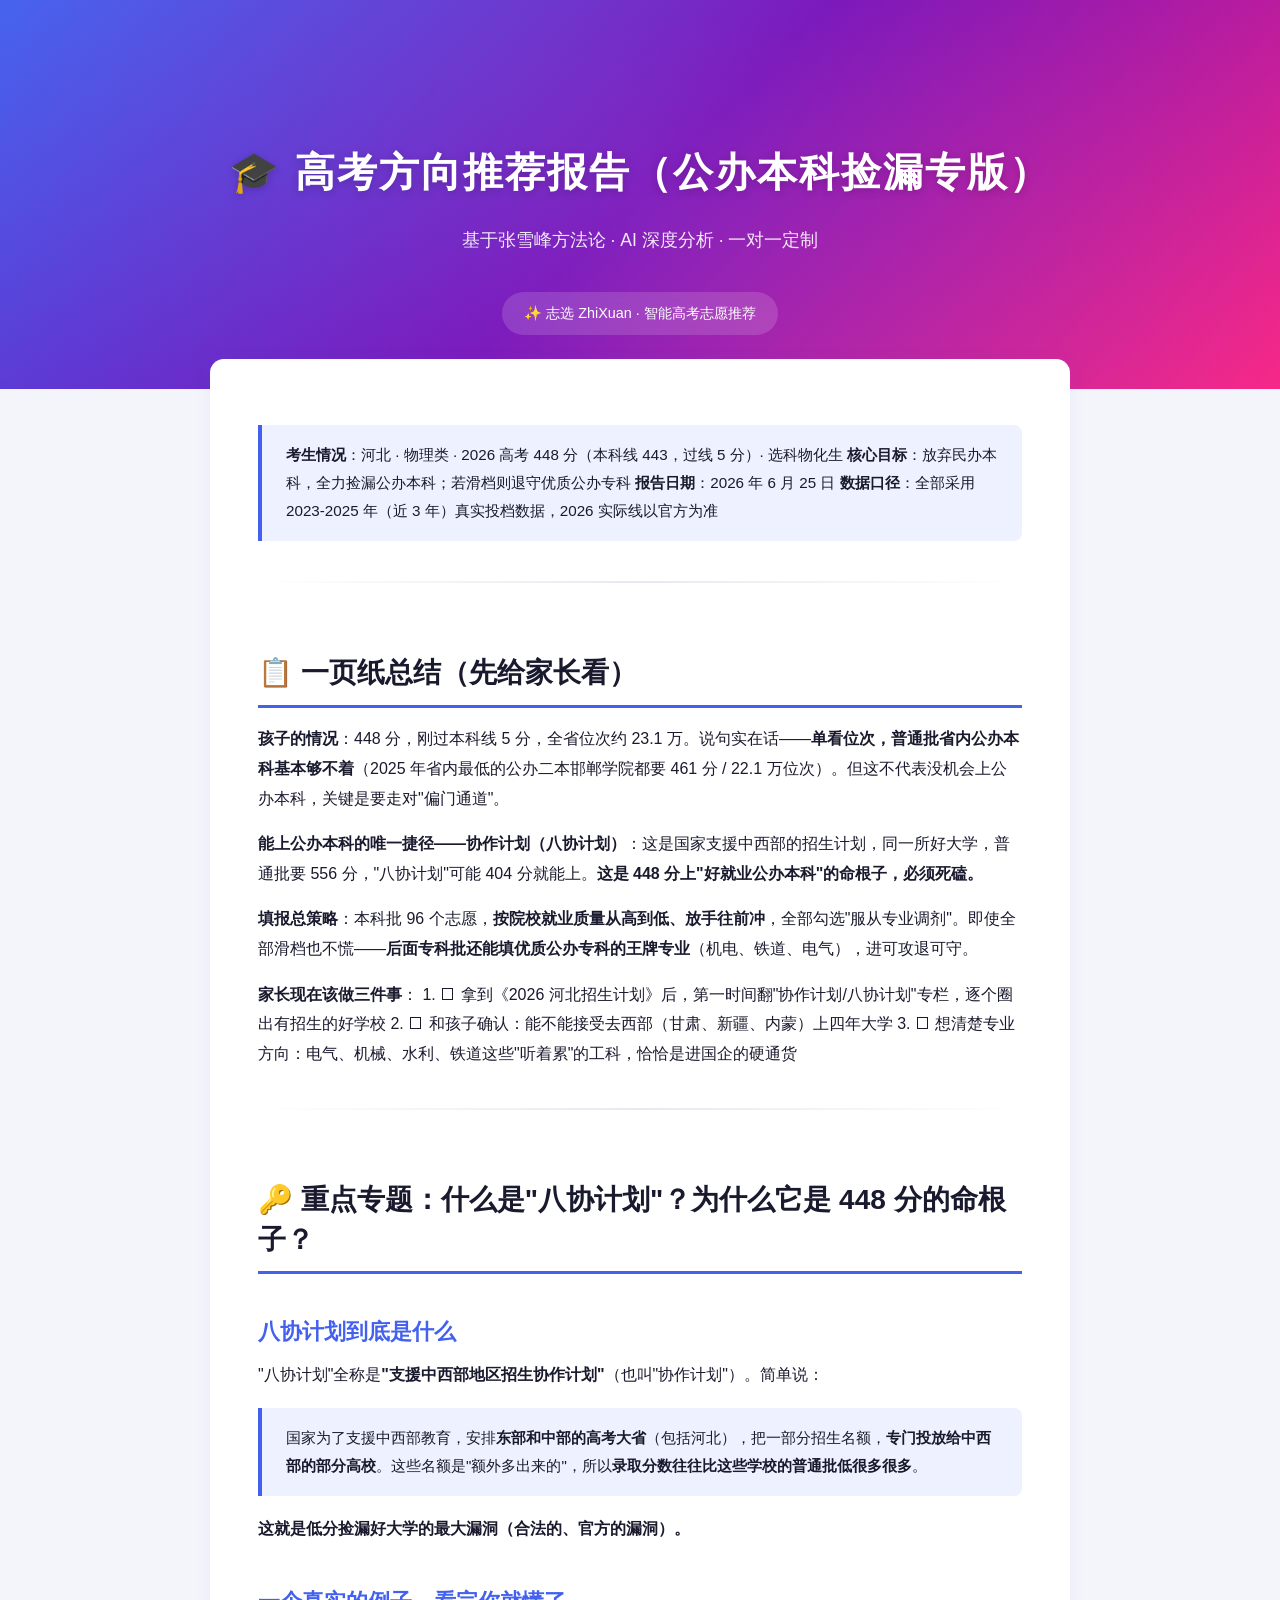
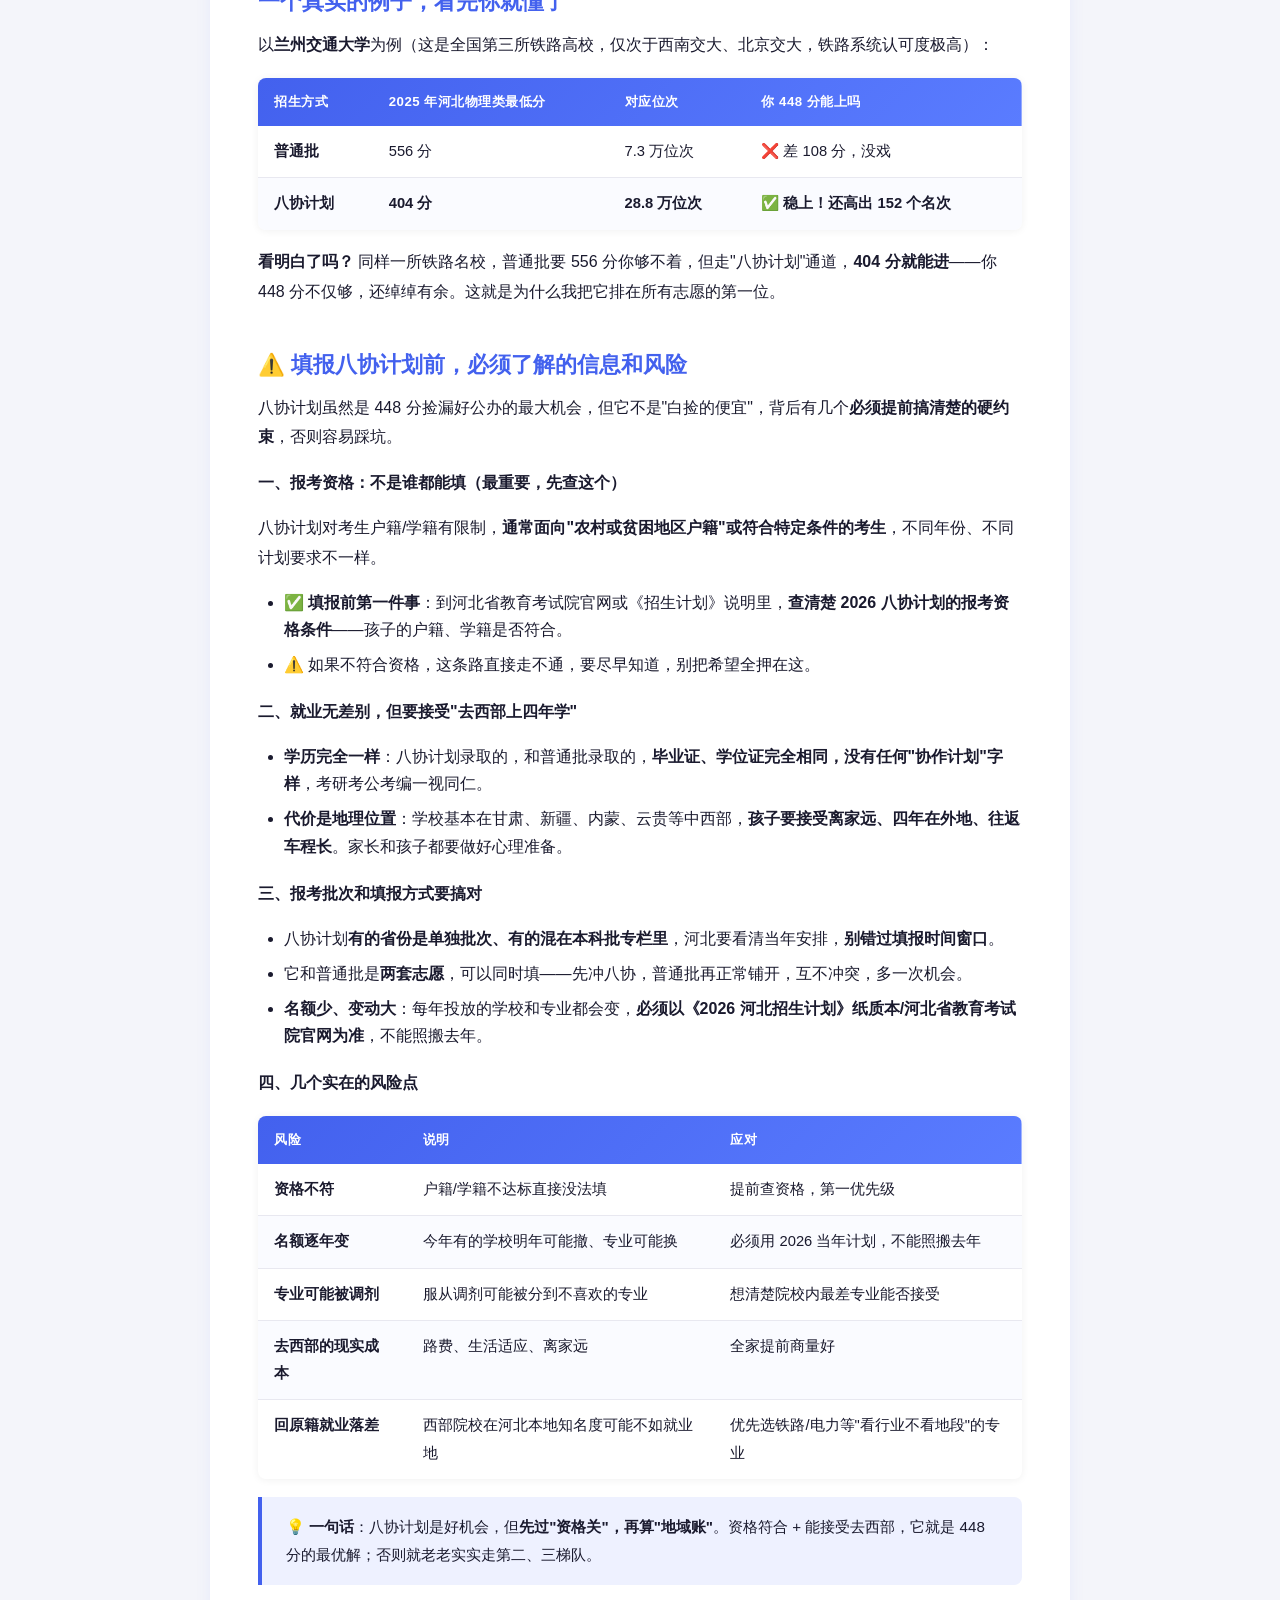
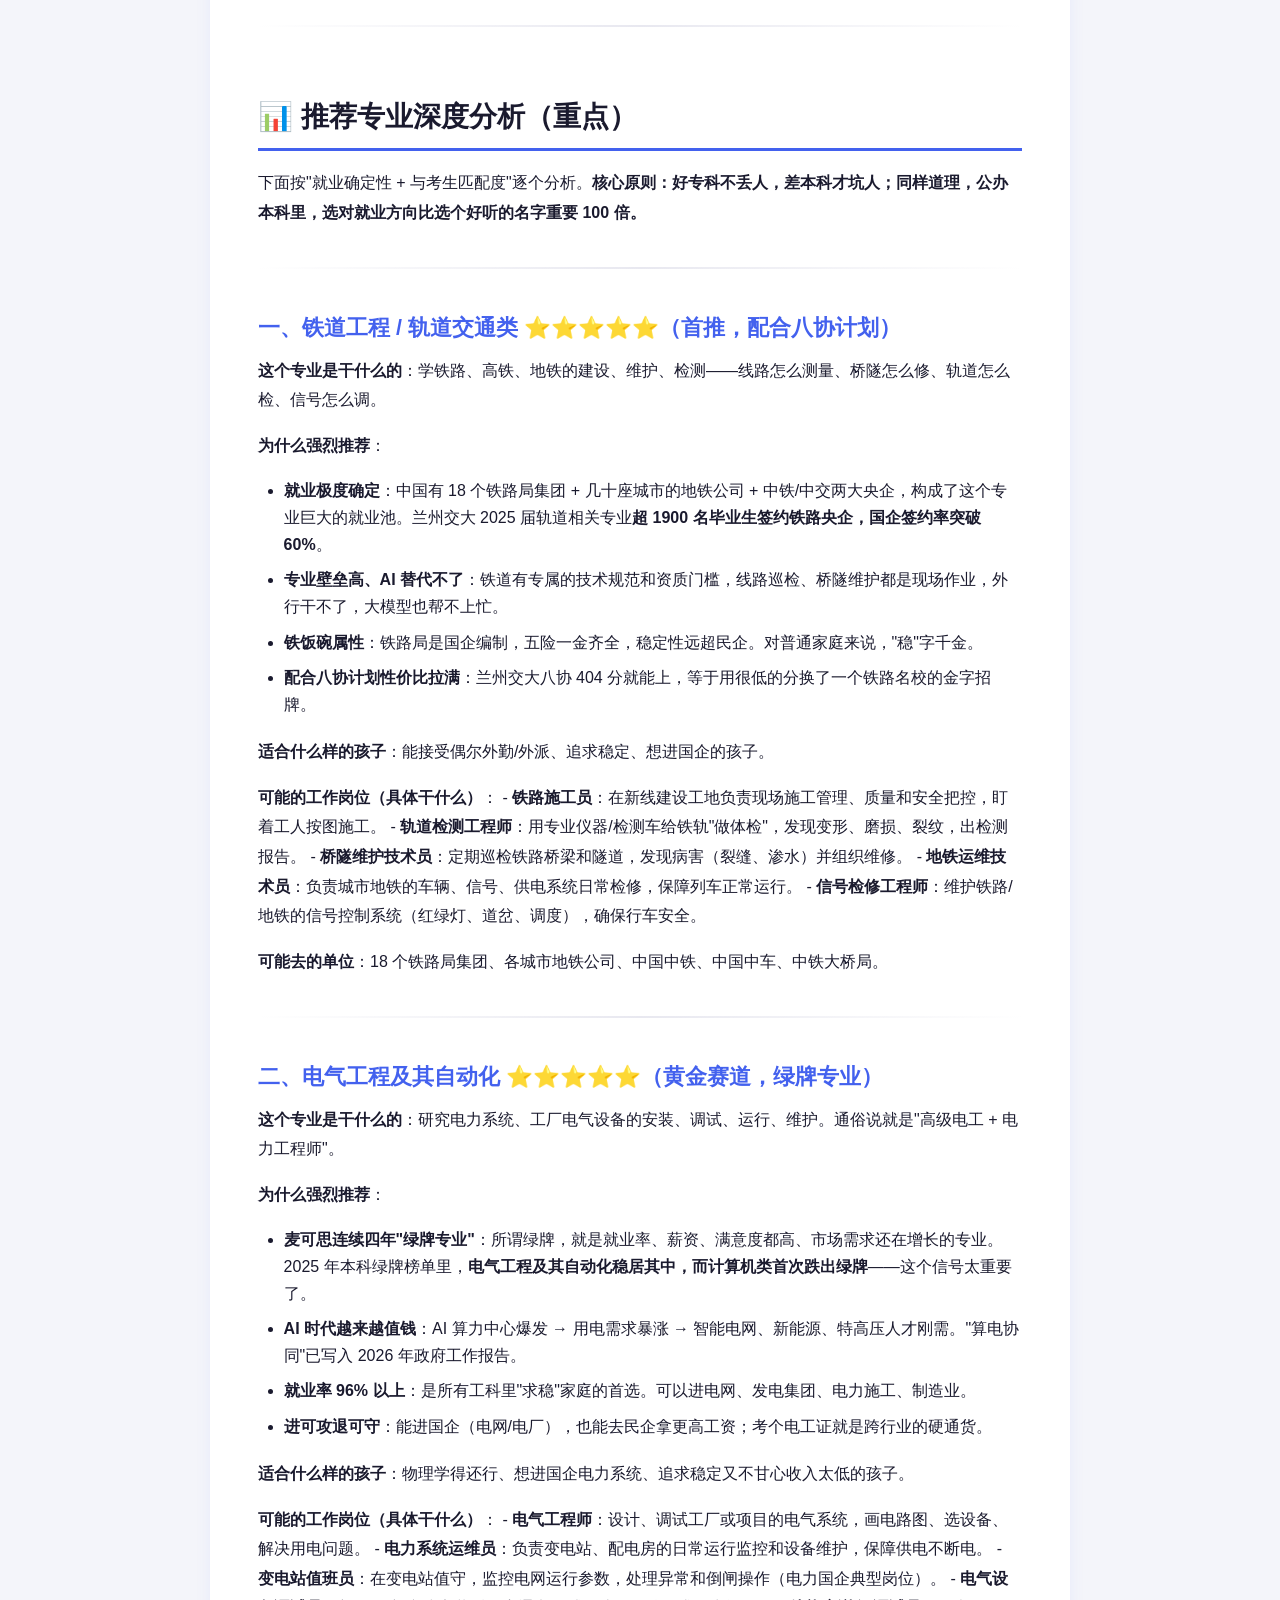
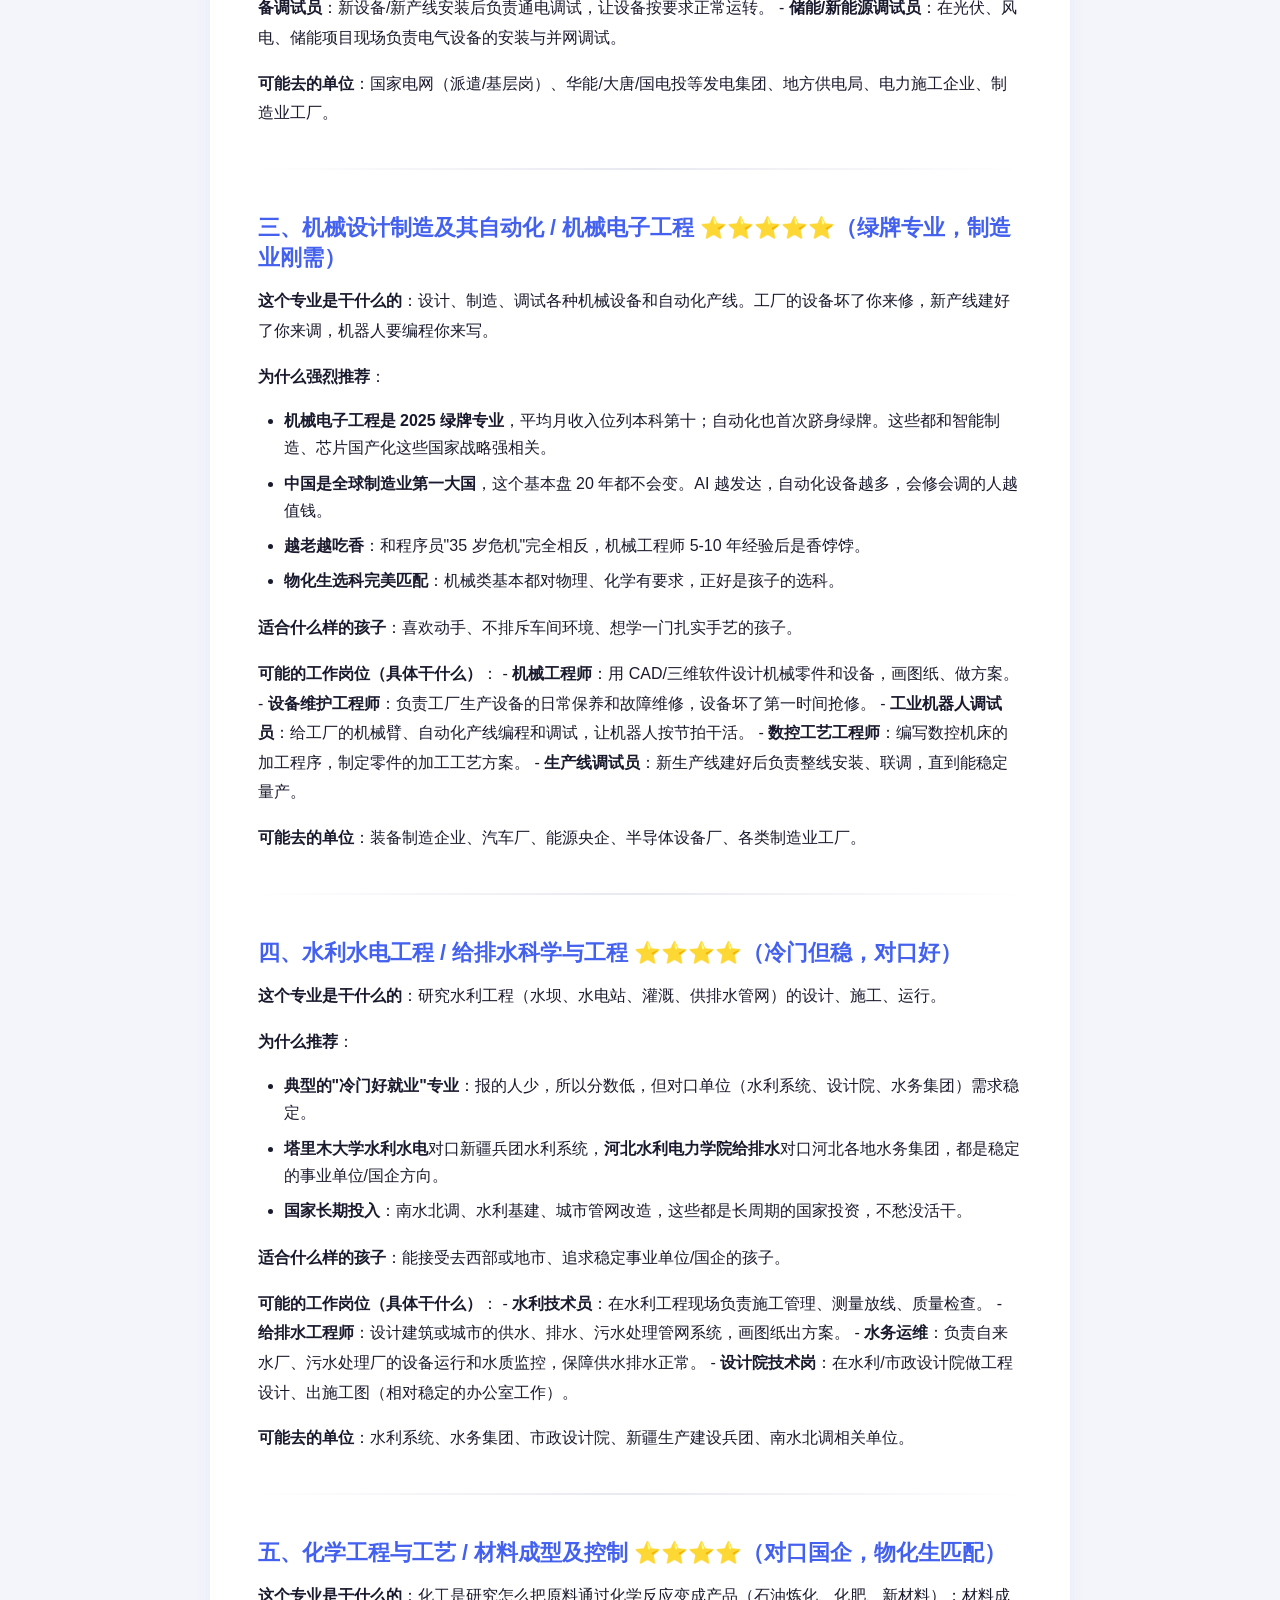
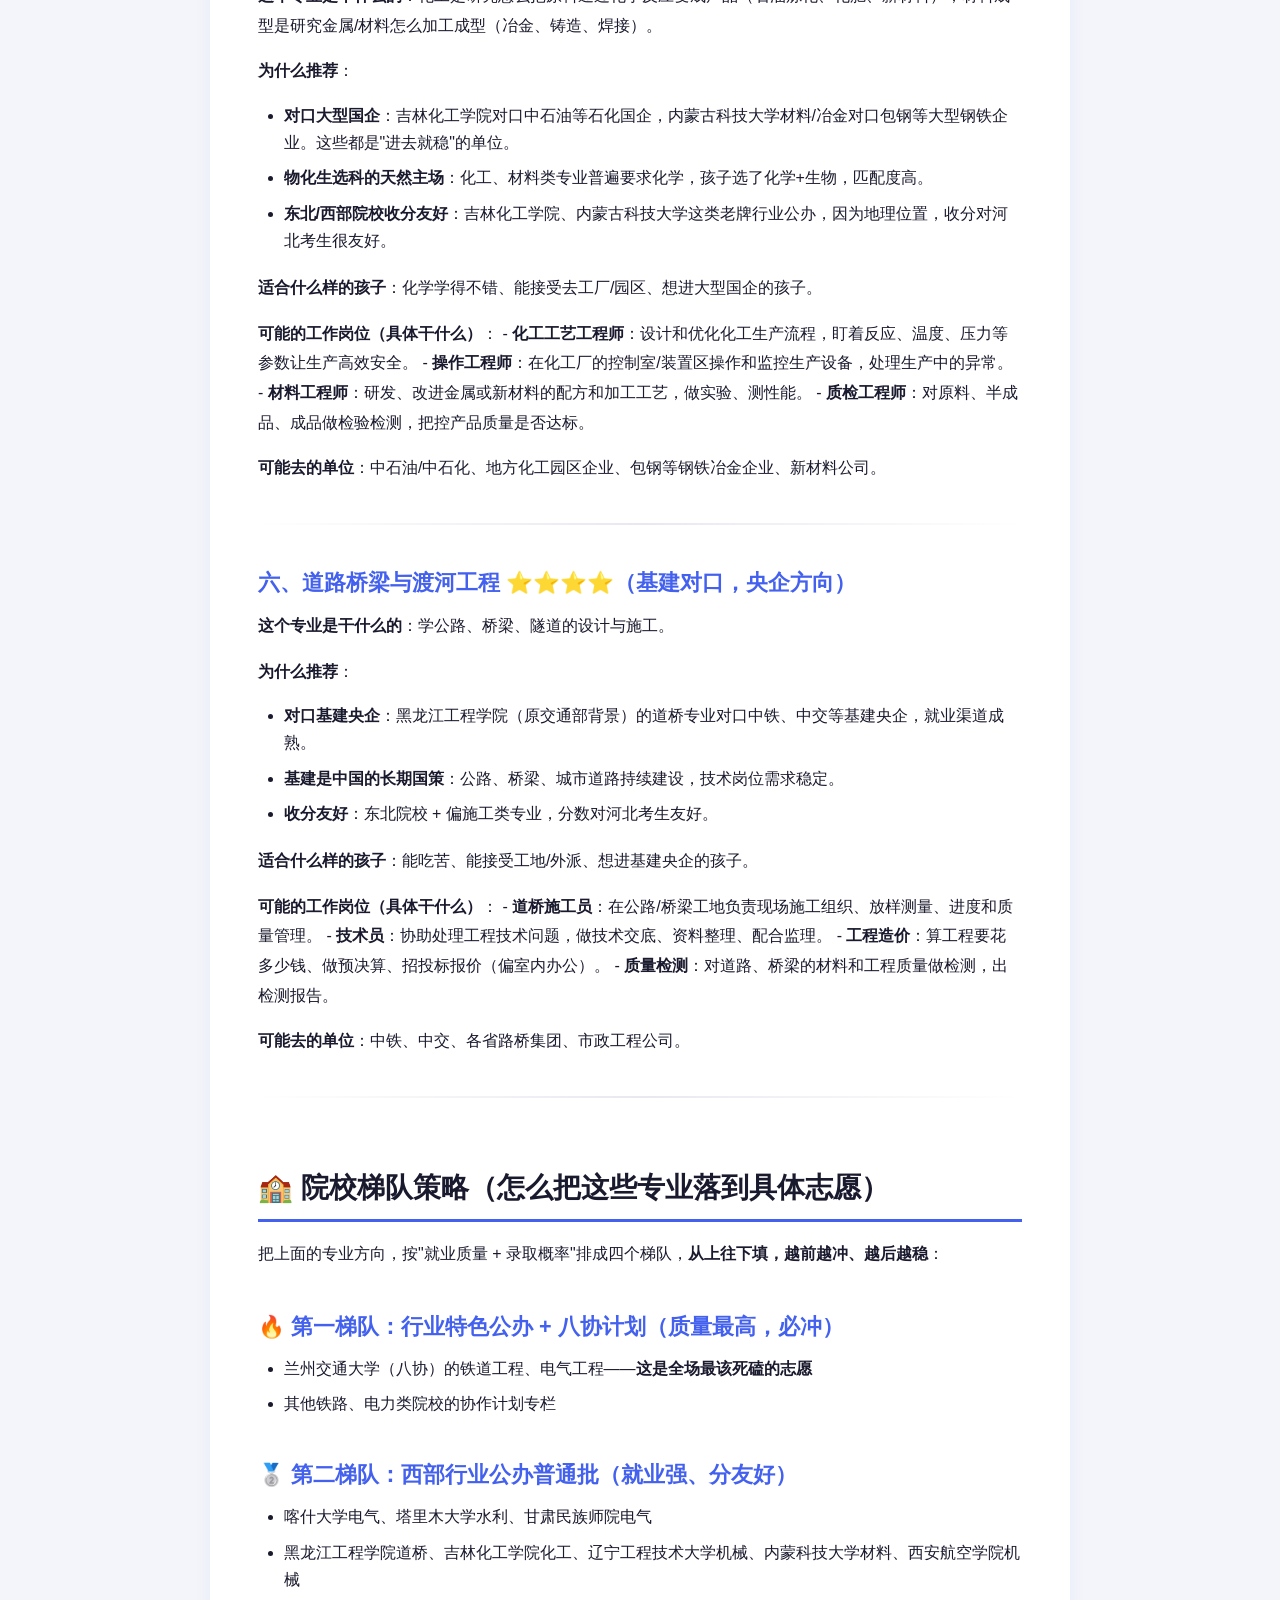
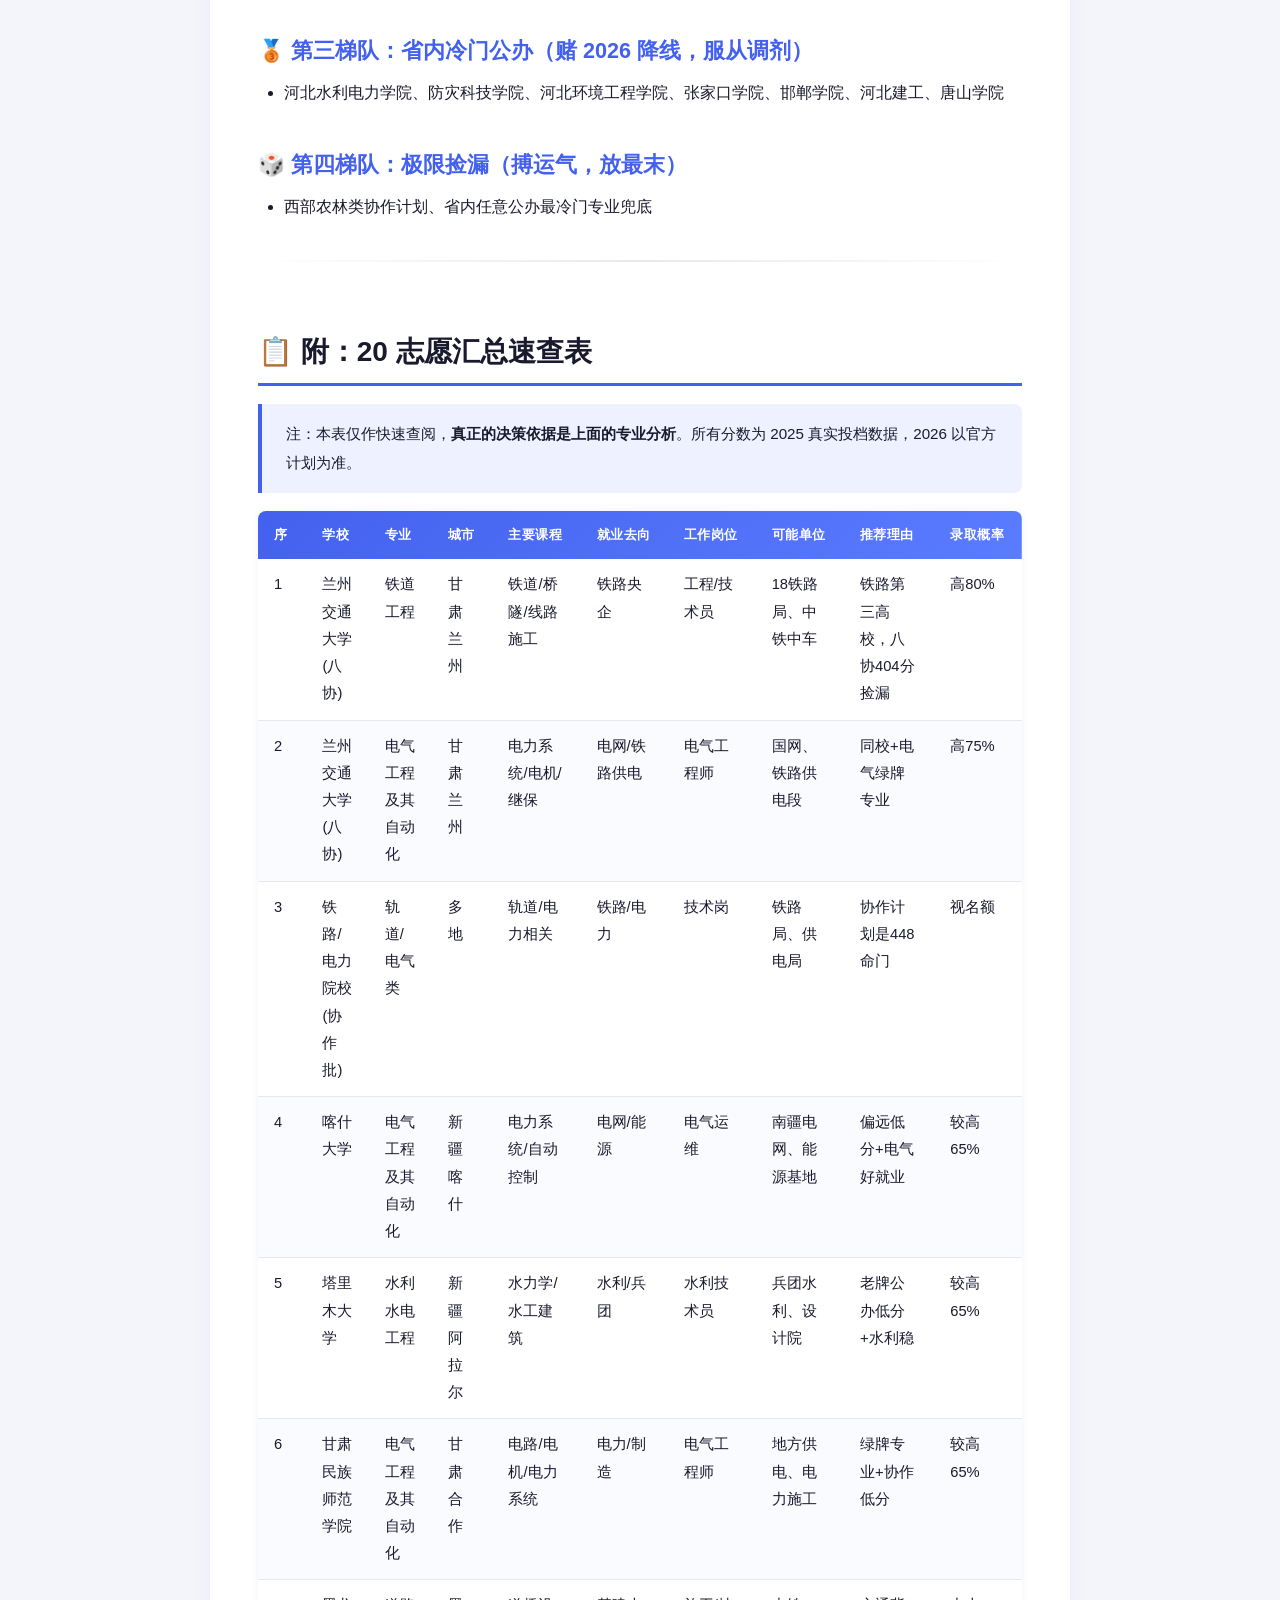
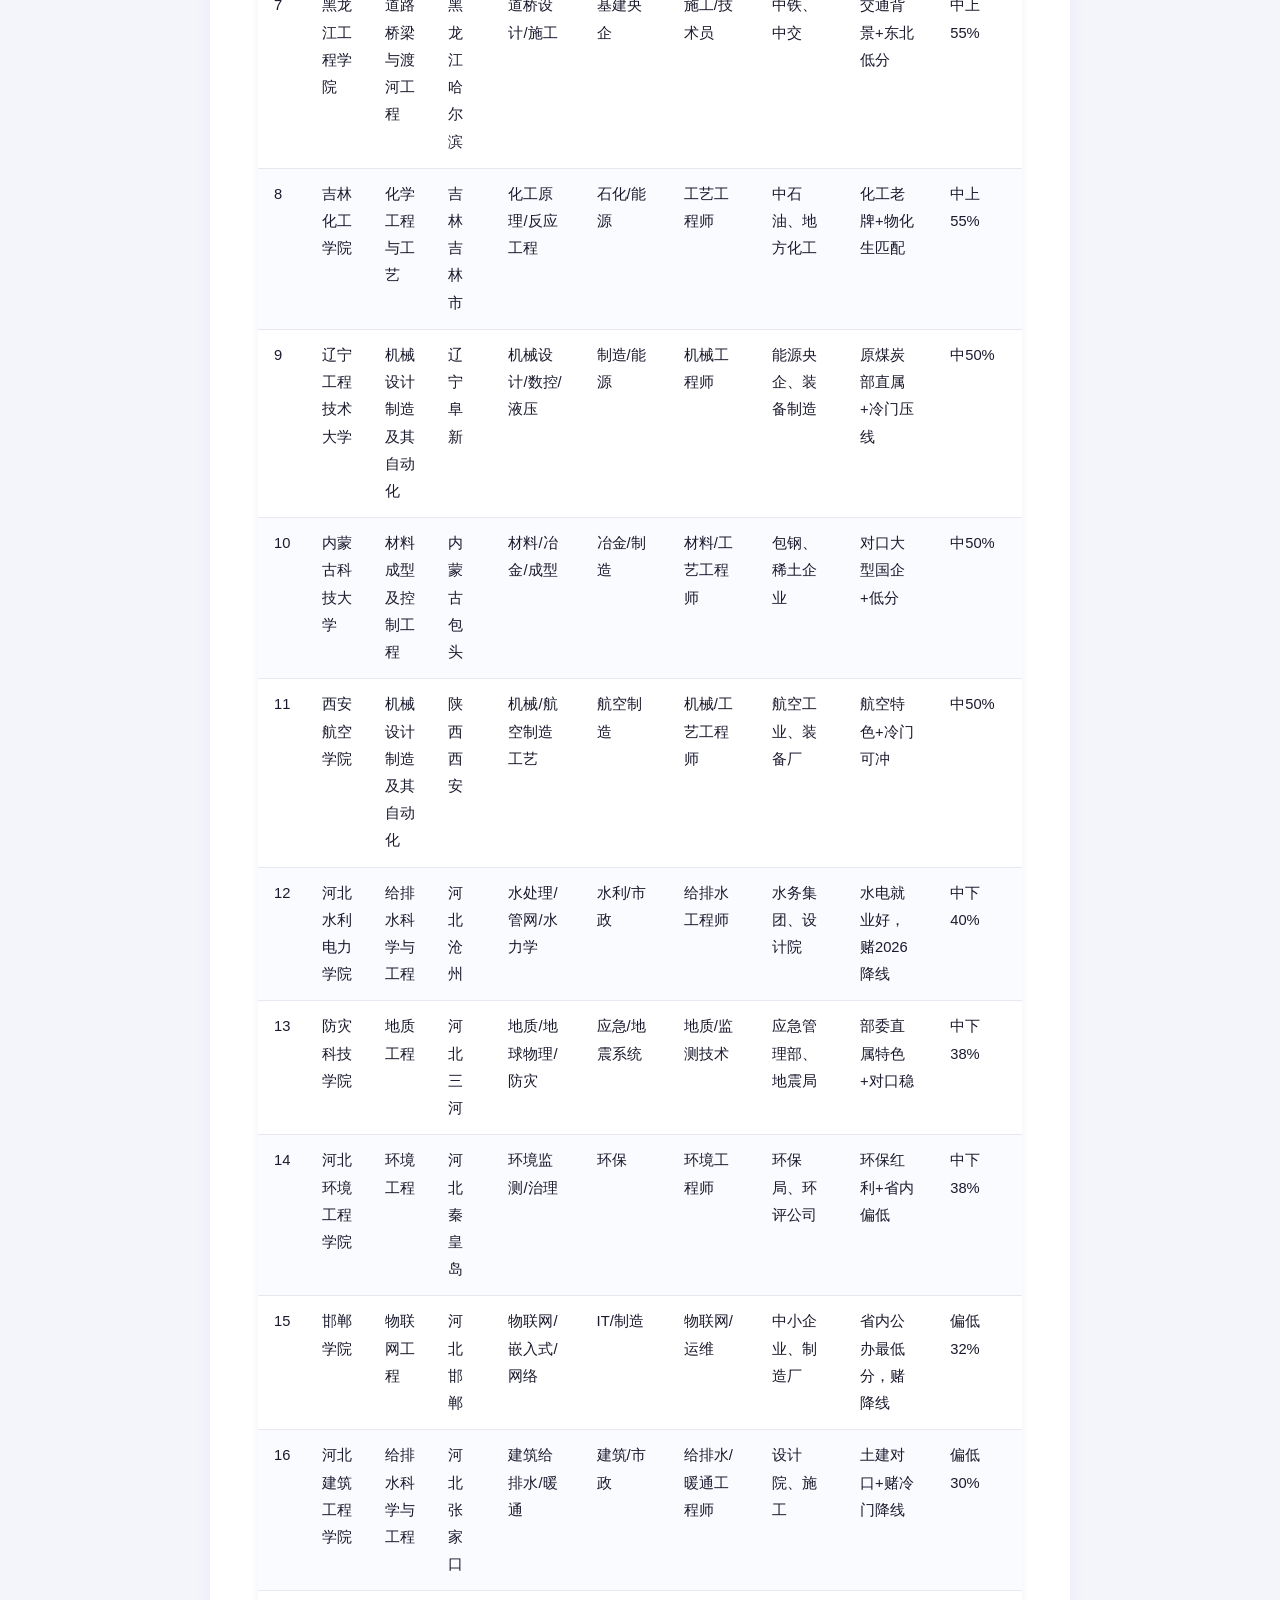
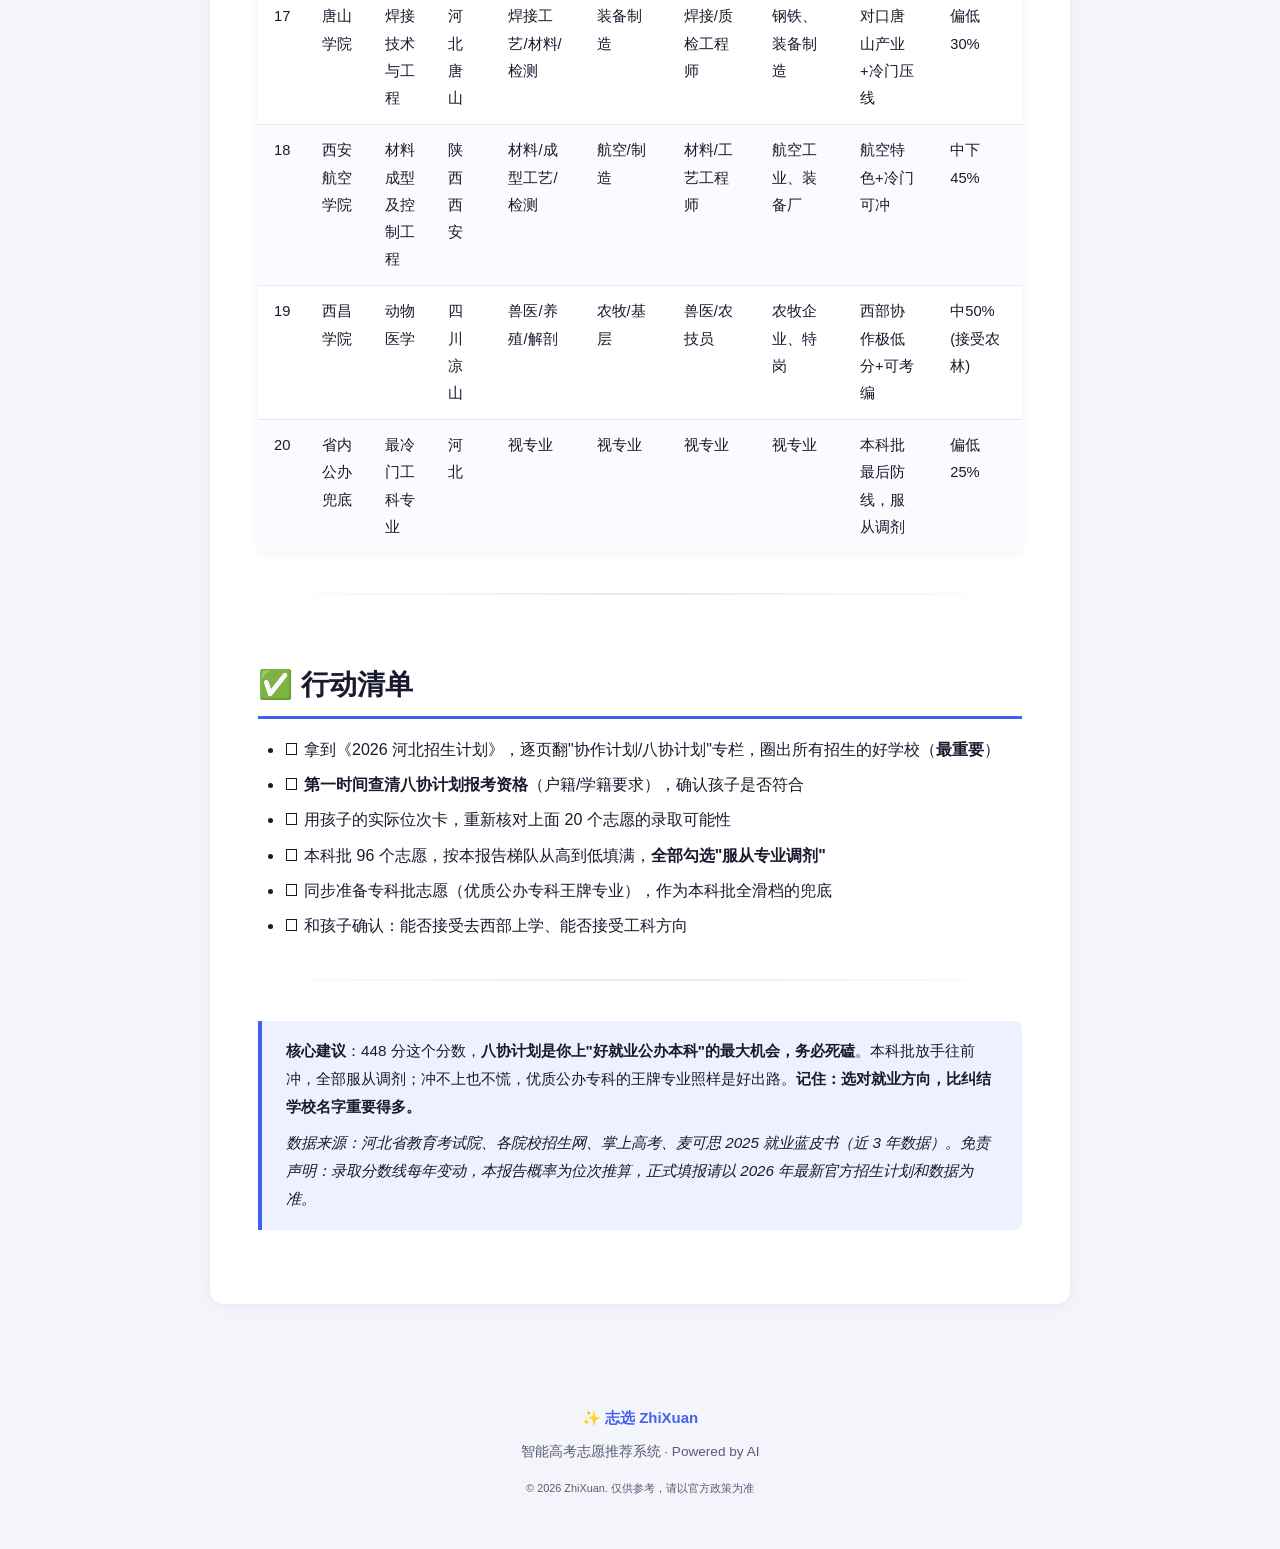
==== report-gongban.html @ 06fb04fb "feat: add 公办本科捡漏 report (448分实战) + 八协计划专题" ====
<!DOCTYPE html>
<html lang="zh-CN">
<head>
<meta charset="UTF-8">
<meta name="viewport" content="width=device-width, initial-scale=1.0">
<title>高考方向推荐报告（公办本科捡漏专版） | 志选 ZhiXuan</title>
<style>/* ===== 志选 ZhiXuan · 报告样式 ===== */

:root {
  --bg: #f4f5fa;
  --card-bg: #ffffff;
  --text: #1a1a2e;
  --text-sec: #5a5a7a;
  --primary: #4361ee;
  --primary-light: #eef1ff;
  --accent: #f72585;
  --gold: #e6a817;
  --success: #10b981;
  --warning: #f59e0b;
  --danger: #ef4444;
  --border: #e8e8f0;
  --shadow: 0 2px 16px rgba(67,97,238,.08);
  --radius: 14px;
  --radius-sm: 8px;
  --font: "PingFang SC","Hiragino Sans GB","Microsoft YaHei",-apple-system,BlinkMacSystemFont,"Segoe UI",sans-serif;
}

*,*::before,*::after{box-sizing:border-box;margin:0;padding:0}
html{scroll-behavior:smooth;-webkit-text-size-adjust:100%}

body{
  font-family:var(--font);font-size:16px;line-height:1.85;
  color:var(--text);background:var(--bg);min-height:100vh;
}

/* Header */
.page-header{
  background:linear-gradient(135deg,#4361ee 0%,#7209b7 50%,#f72585 100%);
  color:#fff;padding:64px 20px 54px;text-align:center;
  position:relative;overflow:hidden;
}
.page-header::before{
  content:"";position:absolute;top:-50%;left:-50%;width:200%;height:200%;
  background:radial-gradient(circle,rgba(255,255,255,.1) 0%,transparent 60%);
  animation:shimmer 8s ease-in-out infinite;
}
@keyframes shimmer{
  0%,100%{transform:translate(-30%,-30%)}
  50%{transform:translate(10%,10%)}
}
.page-header h1{font-size:2.5em;font-weight:800;letter-spacing:2px;position:relative;z-index:1;text-shadow:0 2px 8px rgba(0,0,0,.2)}
.page-header .subtitle{font-size:1.1em;opacity:.9;margin-top:10px;position:relative;z-index:1}
.page-header .brand{
  display:inline-flex;align-items:center;gap:8px;margin-top:18px;
  padding:8px 22px;background:rgba(255,255,255,.15);border-radius:100px;
  font-size:.9em;backdrop-filter:blur(10px);position:relative;z-index:1;
}

/* Container */
.container{max-width:900px;margin:-30px auto 60px;padding:0 20px;position:relative;z-index:2}
.content-card{
  background:var(--card-bg);border-radius:var(--radius);
  box-shadow:var(--shadow);padding:48px 48px 56px;
}

/* Typography */
h1,h2,h3,h4,h5,h6{line-height:1.4;margin-top:2em;margin-bottom:.6em}

h2{font-size:1.75em;font-weight:800;padding-bottom:12px;border-bottom:3px solid var(--primary);margin-top:2.5em}
h2:first-child{margin-top:0}
h3{font-size:1.35em;font-weight:700;color:var(--primary)}
h4{font-size:1.18em;font-weight:700}
h5{font-size:1.05em;font-weight:600;color:var(--text-sec)}

p{margin-bottom:1em}
strong{font-weight:700}

a{color:var(--primary);text-decoration:none;transition:border-color .2s;border-bottom:1px solid transparent}
a:hover{border-bottom-color:var(--primary)}

/* Lists */
ul,ol{margin:.8em 0 1.2em 1.6em}
li{margin-bottom:.5em;line-height:1.7}

/* Blockquote */
blockquote{
  margin:1.2em 0;padding:16px 20px 16px 24px;
  border-left:4px solid var(--primary);background:var(--primary-light);
  border-radius:0 var(--radius-sm) var(--radius-sm) 0;font-size:.95em;
}
blockquote p{margin-bottom:.5em}
blockquote p:last-child{margin-bottom:0}

/* Table */
table{
  width:100%;border-collapse:separate;border-spacing:0;
  margin:1.2em 0;font-size:.92em;border-radius:var(--radius-sm);
  overflow:hidden;box-shadow:0 1px 8px rgba(0,0,0,.06);
}
thead{background:linear-gradient(135deg,var(--primary),#5a7cff);color:#fff}
th{padding:12px 16px;text-align:left;font-weight:600;font-size:.9em;letter-spacing:.5px;white-space:nowrap}
td{padding:12px 16px;border-bottom:1px solid var(--border);vertical-align:top}
tbody tr:last-child td{border-bottom:none}
tbody tr:nth-child(even){background:#fafbff}
tbody tr:hover{background:var(--primary-light)}

/* Code */
code{font-family:"SF Mono","Fira Code",monospace;font-size:.88em;background:#f0f1f5;padding:2px 6px;border-radius:4px;color:var(--accent)}
pre{margin:1.2em 0;padding:20px 24px;background:#1e1e2e;color:#cdd6f4;border-radius:var(--radius-sm);overflow-x:auto;font-size:.9em;line-height:1.6}
pre code{background:none;padding:0;color:inherit}

/* HR */
hr{border:none;height:2px;background:linear-gradient(90deg,transparent,var(--border),transparent);margin:2.5em 0}

/* Footer */
.page-footer{text-align:center;padding:40px 20px;color:var(--text-sec);font-size:.85em}
.page-footer .brand-footer{font-size:1.1em;font-weight:600;color:var(--primary);margin-bottom:8px}

/* Responsive */
@media(max-width:768px){
  .content-card{padding:24px 20px}
  .page-header{padding:40px 16px 36px}
  .page-header h1{font-size:1.8em}
  h2{font-size:1.5em}
  table{font-size:.85em}
  th,td{padding:8px 10px}
}
@media(max-width:480px){
  .content-card{padding:16px 14px}
  .page-header h1{font-size:1.5em}
  body{font-size:15px}
  table{display:block;overflow-x:auto}
}

/* Print */
@media print{
  body{background:#fff}
  .page-header{background:#4361ee!important;-webkit-print-color-adjust:exact}
  .content-card{box-shadow:none;border:1px solid #ddd}
}
</style>
</head>
<body>
<header class="page-header">
  <h1>🎓 高考方向推荐报告（公办本科捡漏专版）</h1>
  <p class="subtitle">基于张雪峰方法论 · AI 深度分析 · 一对一定制</p>
  <span class="brand">✨ 志选 ZhiXuan · 智能高考志愿推荐</span>
</header>
<main class="container">
  <article class="content-card">

<blockquote>
<p><strong>考生情况</strong>：河北 · 物理类 · 2026 高考 448 分（本科线 443，过线 5 分）· 选科物化生
<strong>核心目标</strong>：放弃民办本科，全力捡漏公办本科；若滑档则退守优质公办专科
<strong>报告日期</strong>：2026 年 6 月 25 日
<strong>数据口径</strong>：全部采用 2023-2025 年（近 3 年）真实投档数据，2026 实际线以官方为准</p>
</blockquote>
<hr />
<h2>📋 一页纸总结（先给家长看）</h2>
<p><strong>孩子的情况</strong>：448 分，刚过本科线 5 分，全省位次约 23.1 万。说句实在话——<strong>单看位次，普通批省内公办本科基本够不着</strong>（2025 年省内最低的公办二本邯郸学院都要 461 分 / 22.1 万位次）。但这不代表没机会上公办本科，关键是要走对"偏门通道"。</p>
<p><strong>能上公办本科的唯一捷径——协作计划（八协计划）</strong>：这是国家支援中西部的招生计划，同一所好大学，普通批要 556 分，"八协计划"可能 404 分就能上。<strong>这是 448 分上"好就业公办本科"的命根子，必须死磕。</strong></p>
<p><strong>填报总策略</strong>：本科批 96 个志愿，<strong>按院校就业质量从高到低、放手往前冲</strong>，全部勾选"服从专业调剂"。即使全部滑档也不慌——<strong>后面专科批还能填优质公办专科的王牌专业</strong>（机电、铁道、电气），进可攻退可守。</p>
<p><strong>家长现在该做三件事</strong>：
1. ☐ 拿到《2026 河北招生计划》后，第一时间翻"协作计划/八协计划"专栏，逐个圈出有招生的好学校
2. ☐ 和孩子确认：能不能接受去西部（甘肃、新疆、内蒙）上四年大学
3. ☐ 想清楚专业方向：电气、机械、水利、铁道这些"听着累"的工科，恰恰是进国企的硬通货</p>
<hr />
<h2>🔑 重点专题：什么是"八协计划"？为什么它是 448 分的命根子？</h2>
<h3>八协计划到底是什么</h3>
<p>"八协计划"全称是<strong>"支援中西部地区招生协作计划"</strong>（也叫"协作计划"）。简单说：</p>
<blockquote>
<p>国家为了支援中西部教育，安排<strong>东部和中部的高考大省</strong>（包括河北），把一部分招生名额，<strong>专门投放给中西部的部分高校</strong>。这些名额是"额外多出来的"，所以<strong>录取分数往往比这些学校的普通批低很多很多</strong>。</p>
</blockquote>
<p><strong>这就是低分捡漏好大学的最大漏洞（合法的、官方的漏洞）。</strong></p>
<h3>一个真实的例子，看完你就懂了</h3>
<p>以<strong>兰州交通大学</strong>为例（这是全国第三所铁路高校，仅次于西南交大、北京交大，铁路系统认可度极高）：</p>
<table>
<thead>
<tr>
<th>招生方式</th>
<th>2025 年河北物理类最低分</th>
<th>对应位次</th>
<th>你 448 分能上吗</th>
</tr>
</thead>
<tbody>
<tr>
<td><strong>普通批</strong></td>
<td>556 分</td>
<td>7.3 万位次</td>
<td>❌ 差 108 分，没戏</td>
</tr>
<tr>
<td><strong>八协计划</strong></td>
<td><strong>404 分</strong></td>
<td><strong>28.8 万位次</strong></td>
<td>✅ <strong>稳上！还高出 152 个名次</strong></td>
</tr>
</tbody>
</table>
<p><strong>看明白了吗？</strong> 同样一所铁路名校，普通批要 556 分你够不着，但走"八协计划"通道，<strong>404 分就能进</strong>——你 448 分不仅够，还绰绰有余。这就是为什么我把它排在所有志愿的第一位。</p>
<h3>⚠️ 填报八协计划前，必须了解的信息和风险</h3>
<p>八协计划虽然是 448 分捡漏好公办的最大机会，但它不是"白捡的便宜"，背后有几个<strong>必须提前搞清楚的硬约束</strong>，否则容易踩坑。</p>
<p><strong>一、报考资格：不是谁都能填（最重要，先查这个）</strong></p>
<p>八协计划对考生户籍/学籍有限制，<strong>通常面向"农村或贫困地区户籍"或符合特定条件的考生</strong>，不同年份、不同计划要求不一样。</p>
<ul>
<li>✅ <strong>填报前第一件事</strong>：到河北省教育考试院官网或《招生计划》说明里，<strong>查清楚 2026 八协计划的报考资格条件</strong>——孩子的户籍、学籍是否符合。</li>
<li>⚠️ 如果不符合资格，这条路直接走不通，要尽早知道，别把希望全押在这。</li>
</ul>
<p><strong>二、就业无差别，但要接受"去西部上四年学"</strong></p>
<ul>
<li><strong>学历完全一样</strong>：八协计划录取的，和普通批录取的，<strong>毕业证、学位证完全相同，没有任何"协作计划"字样</strong>，考研考公考编一视同仁。</li>
<li><strong>代价是地理位置</strong>：学校基本在甘肃、新疆、内蒙、云贵等中西部，<strong>孩子要接受离家远、四年在外地、往返车程长</strong>。家长和孩子都要做好心理准备。</li>
</ul>
<p><strong>三、报考批次和填报方式要搞对</strong></p>
<ul>
<li>八协计划<strong>有的省份是单独批次、有的混在本科批专栏里</strong>，河北要看清当年安排，<strong>别错过填报时间窗口</strong>。</li>
<li>它和普通批是<strong>两套志愿</strong>，可以同时填——先冲八协，普通批再正常铺开，互不冲突，多一次机会。</li>
<li><strong>名额少、变动大</strong>：每年投放的学校和专业都会变，<strong>必须以《2026 河北招生计划》纸质本/河北省教育考试院官网为准</strong>，不能照搬去年。</li>
</ul>
<p><strong>四、几个实在的风险点</strong></p>
<table>
<thead>
<tr>
<th>风险</th>
<th>说明</th>
<th>应对</th>
</tr>
</thead>
<tbody>
<tr>
<td><strong>资格不符</strong></td>
<td>户籍/学籍不达标直接没法填</td>
<td>提前查资格，第一优先级</td>
</tr>
<tr>
<td><strong>名额逐年变</strong></td>
<td>今年有的学校明年可能撤、专业可能换</td>
<td>必须用 2026 当年计划，不能照搬去年</td>
</tr>
<tr>
<td><strong>专业可能被调剂</strong></td>
<td>服从调剂可能被分到不喜欢的专业</td>
<td>想清楚院校内最差专业能否接受</td>
</tr>
<tr>
<td><strong>去西部的现实成本</strong></td>
<td>路费、生活适应、离家远</td>
<td>全家提前商量好</td>
</tr>
<tr>
<td><strong>回原籍就业落差</strong></td>
<td>西部院校在河北本地知名度可能不如就业地</td>
<td>优先选铁路/电力等"看行业不看地段"的专业</td>
</tr>
</tbody>
</table>
<blockquote>
<p>💡 <strong>一句话</strong>：八协计划是好机会，但<strong>先过"资格关"，再算"地域账"</strong>。资格符合 + 能接受去西部，它就是 448 分的最优解；否则就老老实实走第二、三梯队。</p>
</blockquote>
<hr />
<h2>📊 推荐专业深度分析（重点）</h2>
<p>下面按"就业确定性 + 与考生匹配度"逐个分析。<strong>核心原则：好专科不丢人，差本科才坑人；同样道理，公办本科里，选对就业方向比选个好听的名字重要 100 倍。</strong></p>
<hr />
<h3>一、铁道工程 / 轨道交通类 ⭐⭐⭐⭐⭐（首推，配合八协计划）</h3>
<p><strong>这个专业是干什么的</strong>：学铁路、高铁、地铁的建设、维护、检测——线路怎么测量、桥隧怎么修、轨道怎么检、信号怎么调。</p>
<p><strong>为什么强烈推荐</strong>：</p>
<ul>
<li><strong>就业极度确定</strong>：中国有 18 个铁路局集团 + 几十座城市的地铁公司 + 中铁/中交两大央企，构成了这个专业巨大的就业池。兰州交大 2025 届轨道相关专业<strong>超 1900 名毕业生签约铁路央企，国企签约率突破 60%</strong>。</li>
<li><strong>专业壁垒高、AI 替代不了</strong>：铁道有专属的技术规范和资质门槛，线路巡检、桥隧维护都是现场作业，外行干不了，大模型也帮不上忙。</li>
<li><strong>铁饭碗属性</strong>：铁路局是国企编制，五险一金齐全，稳定性远超民企。对普通家庭来说，"稳"字千金。</li>
<li><strong>配合八协计划性价比拉满</strong>：兰州交大八协 404 分就能上，等于用很低的分换了一个铁路名校的金字招牌。</li>
</ul>
<p><strong>适合什么样的孩子</strong>：能接受偶尔外勤/外派、追求稳定、想进国企的孩子。</p>
<p><strong>可能的工作岗位（具体干什么）</strong>：
- <strong>铁路施工员</strong>：在新线建设工地负责现场施工管理、质量和安全把控，盯着工人按图施工。
- <strong>轨道检测工程师</strong>：用专业仪器/检测车给铁轨"做体检"，发现变形、磨损、裂纹，出检测报告。
- <strong>桥隧维护技术员</strong>：定期巡检铁路桥梁和隧道，发现病害（裂缝、渗水）并组织维修。
- <strong>地铁运维技术员</strong>：负责城市地铁的车辆、信号、供电系统日常检修，保障列车正常运行。
- <strong>信号检修工程师</strong>：维护铁路/地铁的信号控制系统（红绿灯、道岔、调度），确保行车安全。</p>
<p><strong>可能去的单位</strong>：18 个铁路局集团、各城市地铁公司、中国中铁、中国中车、中铁大桥局。</p>
<hr />
<h3>二、电气工程及其自动化 ⭐⭐⭐⭐⭐（黄金赛道，绿牌专业）</h3>
<p><strong>这个专业是干什么的</strong>：研究电力系统、工厂电气设备的安装、调试、运行、维护。通俗说就是"高级电工 + 电力工程师"。</p>
<p><strong>为什么强烈推荐</strong>：</p>
<ul>
<li><strong>麦可思连续四年"绿牌专业"</strong>：所谓绿牌，就是就业率、薪资、满意度都高、市场需求还在增长的专业。2025 年本科绿牌榜单里，<strong>电气工程及其自动化稳居其中，而计算机类首次跌出绿牌</strong>——这个信号太重要了。</li>
<li><strong>AI 时代越来越值钱</strong>：AI 算力中心爆发 → 用电需求暴涨 → 智能电网、新能源、特高压人才刚需。"算电协同"已写入 2026 年政府工作报告。</li>
<li><strong>就业率 96% 以上</strong>：是所有工科里"求稳"家庭的首选。可以进电网、发电集团、电力施工、制造业。</li>
<li><strong>进可攻退可守</strong>：能进国企（电网/电厂），也能去民企拿更高工资；考个电工证就是跨行业的硬通货。</li>
</ul>
<p><strong>适合什么样的孩子</strong>：物理学得还行、想进国企电力系统、追求稳定又不甘心收入太低的孩子。</p>
<p><strong>可能的工作岗位（具体干什么）</strong>：
- <strong>电气工程师</strong>：设计、调试工厂或项目的电气系统，画电路图、选设备、解决用电问题。
- <strong>电力系统运维员</strong>：负责变电站、配电房的日常运行监控和设备维护，保障供电不断电。
- <strong>变电站值班员</strong>：在变电站值守，监控电网运行参数，处理异常和倒闸操作（电力国企典型岗位）。
- <strong>电气设备调试员</strong>：新设备/新产线安装后负责通电调试，让设备按要求正常运转。
- <strong>储能/新能源调试员</strong>：在光伏、风电、储能项目现场负责电气设备的安装与并网调试。</p>
<p><strong>可能去的单位</strong>：国家电网（派遣/基层岗）、华能/大唐/国电投等发电集团、地方供电局、电力施工企业、制造业工厂。</p>
<hr />
<h3>三、机械设计制造及其自动化 / 机械电子工程 ⭐⭐⭐⭐⭐（绿牌专业，制造业刚需）</h3>
<p><strong>这个专业是干什么的</strong>：设计、制造、调试各种机械设备和自动化产线。工厂的设备坏了你来修，新产线建好了你来调，机器人要编程你来写。</p>
<p><strong>为什么强烈推荐</strong>：</p>
<ul>
<li><strong>机械电子工程是 2025 绿牌专业</strong>，平均月收入位列本科第十；自动化也首次跻身绿牌。这些都和智能制造、芯片国产化这些国家战略强相关。</li>
<li><strong>中国是全球制造业第一大国</strong>，这个基本盘 20 年都不会变。AI 越发达，自动化设备越多，会修会调的人越值钱。</li>
<li><strong>越老越吃香</strong>：和程序员"35 岁危机"完全相反，机械工程师 5-10 年经验后是香饽饽。</li>
<li><strong>物化生选科完美匹配</strong>：机械类基本都对物理、化学有要求，正好是孩子的选科。</li>
</ul>
<p><strong>适合什么样的孩子</strong>：喜欢动手、不排斥车间环境、想学一门扎实手艺的孩子。</p>
<p><strong>可能的工作岗位（具体干什么）</strong>：
- <strong>机械工程师</strong>：用 CAD/三维软件设计机械零件和设备，画图纸、做方案。
- <strong>设备维护工程师</strong>：负责工厂生产设备的日常保养和故障维修，设备坏了第一时间抢修。
- <strong>工业机器人调试员</strong>：给工厂的机械臂、自动化产线编程和调试，让机器人按节拍干活。
- <strong>数控工艺工程师</strong>：编写数控机床的加工程序，制定零件的加工工艺方案。
- <strong>生产线调试员</strong>：新生产线建好后负责整线安装、联调，直到能稳定量产。</p>
<p><strong>可能去的单位</strong>：装备制造企业、汽车厂、能源央企、半导体设备厂、各类制造业工厂。</p>
<hr />
<h3>四、水利水电工程 / 给排水科学与工程 ⭐⭐⭐⭐（冷门但稳，对口好）</h3>
<p><strong>这个专业是干什么的</strong>：研究水利工程（水坝、水电站、灌溉、供排水管网）的设计、施工、运行。</p>
<p><strong>为什么推荐</strong>：</p>
<ul>
<li><strong>典型的"冷门好就业"专业</strong>：报的人少，所以分数低，但对口单位（水利系统、设计院、水务集团）需求稳定。</li>
<li><strong>塔里木大学水利水电</strong>对口新疆兵团水利系统，<strong>河北水利电力学院给排水</strong>对口河北各地水务集团，都是稳定的事业单位/国企方向。</li>
<li><strong>国家长期投入</strong>：南水北调、水利基建、城市管网改造，这些都是长周期的国家投资，不愁没活干。</li>
</ul>
<p><strong>适合什么样的孩子</strong>：能接受去西部或地市、追求稳定事业单位/国企的孩子。</p>
<p><strong>可能的工作岗位（具体干什么）</strong>：
- <strong>水利技术员</strong>：在水利工程现场负责施工管理、测量放线、质量检查。
- <strong>给排水工程师</strong>：设计建筑或城市的供水、排水、污水处理管网系统，画图纸出方案。
- <strong>水务运维</strong>：负责自来水厂、污水处理厂的设备运行和水质监控，保障供水排水正常。
- <strong>设计院技术岗</strong>：在水利/市政设计院做工程设计、出施工图（相对稳定的办公室工作）。</p>
<p><strong>可能去的单位</strong>：水利系统、水务集团、市政设计院、新疆生产建设兵团、南水北调相关单位。</p>
<hr />
<h3>五、化学工程与工艺 / 材料成型及控制 ⭐⭐⭐⭐（对口国企，物化生匹配）</h3>
<p><strong>这个专业是干什么的</strong>：化工是研究怎么把原料通过化学反应变成产品（石油炼化、化肥、新材料）；材料成型是研究金属/材料怎么加工成型（冶金、铸造、焊接）。</p>
<p><strong>为什么推荐</strong>：</p>
<ul>
<li><strong>对口大型国企</strong>：吉林化工学院对口中石油等石化国企，内蒙古科技大学材料/冶金对口包钢等大型钢铁企业。这些都是"进去就稳"的单位。</li>
<li><strong>物化生选科的天然主场</strong>：化工、材料类专业普遍要求化学，孩子选了化学+生物，匹配度高。</li>
<li><strong>东北/西部院校收分友好</strong>：吉林化工学院、内蒙古科技大学这类老牌行业公办，因为地理位置，收分对河北考生很友好。</li>
</ul>
<p><strong>适合什么样的孩子</strong>：化学学得不错、能接受去工厂/园区、想进大型国企的孩子。</p>
<p><strong>可能的工作岗位（具体干什么）</strong>：
- <strong>化工工艺工程师</strong>：设计和优化化工生产流程，盯着反应、温度、压力等参数让生产高效安全。
- <strong>操作工程师</strong>：在化工厂的控制室/装置区操作和监控生产设备，处理生产中的异常。
- <strong>材料工程师</strong>：研发、改进金属或新材料的配方和加工工艺，做实验、测性能。
- <strong>质检工程师</strong>：对原料、半成品、成品做检验检测，把控产品质量是否达标。</p>
<p><strong>可能去的单位</strong>：中石油/中石化、地方化工园区企业、包钢等钢铁冶金企业、新材料公司。</p>
<hr />
<h3>六、道路桥梁与渡河工程 ⭐⭐⭐⭐（基建对口，央企方向）</h3>
<p><strong>这个专业是干什么的</strong>：学公路、桥梁、隧道的设计与施工。</p>
<p><strong>为什么推荐</strong>：</p>
<ul>
<li><strong>对口基建央企</strong>：黑龙江工程学院（原交通部背景）的道桥专业对口中铁、中交等基建央企，就业渠道成熟。</li>
<li><strong>基建是中国的长期国策</strong>：公路、桥梁、城市道路持续建设，技术岗位需求稳定。</li>
<li><strong>收分友好</strong>：东北院校 + 偏施工类专业，分数对河北考生友好。</li>
</ul>
<p><strong>适合什么样的孩子</strong>：能吃苦、能接受工地/外派、想进基建央企的孩子。</p>
<p><strong>可能的工作岗位（具体干什么）</strong>：
- <strong>道桥施工员</strong>：在公路/桥梁工地负责现场施工组织、放样测量、进度和质量管理。
- <strong>技术员</strong>：协助处理工程技术问题，做技术交底、资料整理、配合监理。
- <strong>工程造价</strong>：算工程要花多少钱、做预决算、招投标报价（偏室内办公）。
- <strong>质量检测</strong>：对道路、桥梁的材料和工程质量做检测，出检测报告。</p>
<p><strong>可能去的单位</strong>：中铁、中交、各省路桥集团、市政工程公司。</p>
<hr />
<h2>🏫 院校梯队策略（怎么把这些专业落到具体志愿）</h2>
<p>把上面的专业方向，按"就业质量 + 录取概率"排成四个梯队，<strong>从上往下填，越前越冲、越后越稳</strong>：</p>
<h3>🔥 第一梯队：行业特色公办 + 八协计划（质量最高，必冲）</h3>
<ul>
<li>兰州交通大学（八协）的铁道工程、电气工程——<strong>这是全场最该死磕的志愿</strong></li>
<li>其他铁路、电力类院校的协作计划专栏</li>
</ul>
<h3>🥈 第二梯队：西部行业公办普通批（就业强、分友好）</h3>
<ul>
<li>喀什大学电气、塔里木大学水利、甘肃民族师院电气</li>
<li>黑龙江工程学院道桥、吉林化工学院化工、辽宁工程技术大学机械、内蒙科技大学材料、西安航空学院机械</li>
</ul>
<h3>🥉 第三梯队：省内冷门公办（赌 2026 降线，服从调剂）</h3>
<ul>
<li>河北水利电力学院、防灾科技学院、河北环境工程学院、张家口学院、邯郸学院、河北建工、唐山学院</li>
</ul>
<h3>🎲 第四梯队：极限捡漏（搏运气，放最末）</h3>
<ul>
<li>西部农林类协作计划、省内任意公办最冷门专业兜底</li>
</ul>
<hr />
<h2>📋 附：20 志愿汇总速查表</h2>
<blockquote>
<p>注：本表仅作快速查阅，<strong>真正的决策依据是上面的专业分析</strong>。所有分数为 2025 真实投档数据，2026 以官方计划为准。</p>
</blockquote>
<table>
<thead>
<tr>
<th>序</th>
<th>学校</th>
<th>专业</th>
<th>城市</th>
<th>主要课程</th>
<th>就业去向</th>
<th>工作岗位</th>
<th>可能单位</th>
<th>推荐理由</th>
<th>录取概率</th>
</tr>
</thead>
<tbody>
<tr>
<td>1</td>
<td>兰州交通大学(八协)</td>
<td>铁道工程</td>
<td>甘肃兰州</td>
<td>铁道/桥隧/线路施工</td>
<td>铁路央企</td>
<td>工程/技术员</td>
<td>18铁路局、中铁中车</td>
<td>铁路第三高校，八协404分捡漏</td>
<td>高80%</td>
</tr>
<tr>
<td>2</td>
<td>兰州交通大学(八协)</td>
<td>电气工程及其自动化</td>
<td>甘肃兰州</td>
<td>电力系统/电机/继保</td>
<td>电网/铁路供电</td>
<td>电气工程师</td>
<td>国网、铁路供电段</td>
<td>同校+电气绿牌专业</td>
<td>高75%</td>
</tr>
<tr>
<td>3</td>
<td>铁路/电力院校(协作批)</td>
<td>轨道/电气类</td>
<td>多地</td>
<td>轨道/电力相关</td>
<td>铁路/电力</td>
<td>技术岗</td>
<td>铁路局、供电局</td>
<td>协作计划是448命门</td>
<td>视名额</td>
</tr>
<tr>
<td>4</td>
<td>喀什大学</td>
<td>电气工程及其自动化</td>
<td>新疆喀什</td>
<td>电力系统/自动控制</td>
<td>电网/能源</td>
<td>电气运维</td>
<td>南疆电网、能源基地</td>
<td>偏远低分+电气好就业</td>
<td>较高65%</td>
</tr>
<tr>
<td>5</td>
<td>塔里木大学</td>
<td>水利水电工程</td>
<td>新疆阿拉尔</td>
<td>水力学/水工建筑</td>
<td>水利/兵团</td>
<td>水利技术员</td>
<td>兵团水利、设计院</td>
<td>老牌公办低分+水利稳</td>
<td>较高65%</td>
</tr>
<tr>
<td>6</td>
<td>甘肃民族师范学院</td>
<td>电气工程及其自动化</td>
<td>甘肃合作</td>
<td>电路/电机/电力系统</td>
<td>电力/制造</td>
<td>电气工程师</td>
<td>地方供电、电力施工</td>
<td>绿牌专业+协作低分</td>
<td>较高65%</td>
</tr>
<tr>
<td>7</td>
<td>黑龙江工程学院</td>
<td>道路桥梁与渡河工程</td>
<td>黑龙江哈尔滨</td>
<td>道桥设计/施工</td>
<td>基建央企</td>
<td>施工/技术员</td>
<td>中铁、中交</td>
<td>交通背景+东北低分</td>
<td>中上55%</td>
</tr>
<tr>
<td>8</td>
<td>吉林化工学院</td>
<td>化学工程与工艺</td>
<td>吉林吉林市</td>
<td>化工原理/反应工程</td>
<td>石化/能源</td>
<td>工艺工程师</td>
<td>中石油、地方化工</td>
<td>化工老牌+物化生匹配</td>
<td>中上55%</td>
</tr>
<tr>
<td>9</td>
<td>辽宁工程技术大学</td>
<td>机械设计制造及其自动化</td>
<td>辽宁阜新</td>
<td>机械设计/数控/液压</td>
<td>制造/能源</td>
<td>机械工程师</td>
<td>能源央企、装备制造</td>
<td>原煤炭部直属+冷门压线</td>
<td>中50%</td>
</tr>
<tr>
<td>10</td>
<td>内蒙古科技大学</td>
<td>材料成型及控制工程</td>
<td>内蒙古包头</td>
<td>材料/冶金/成型</td>
<td>冶金/制造</td>
<td>材料/工艺工程师</td>
<td>包钢、稀土企业</td>
<td>对口大型国企+低分</td>
<td>中50%</td>
</tr>
<tr>
<td>11</td>
<td>西安航空学院</td>
<td>机械设计制造及其自动化</td>
<td>陕西西安</td>
<td>机械/航空制造工艺</td>
<td>航空制造</td>
<td>机械/工艺工程师</td>
<td>航空工业、装备厂</td>
<td>航空特色+冷门可冲</td>
<td>中50%</td>
</tr>
<tr>
<td>12</td>
<td>河北水利电力学院</td>
<td>给排水科学与工程</td>
<td>河北沧州</td>
<td>水处理/管网/水力学</td>
<td>水利/市政</td>
<td>给排水工程师</td>
<td>水务集团、设计院</td>
<td>水电就业好，赌2026降线</td>
<td>中下40%</td>
</tr>
<tr>
<td>13</td>
<td>防灾科技学院</td>
<td>地质工程</td>
<td>河北三河</td>
<td>地质/地球物理/防灾</td>
<td>应急/地震系统</td>
<td>地质/监测技术</td>
<td>应急管理部、地震局</td>
<td>部委直属特色+对口稳</td>
<td>中下38%</td>
</tr>
<tr>
<td>14</td>
<td>河北环境工程学院</td>
<td>环境工程</td>
<td>河北秦皇岛</td>
<td>环境监测/治理</td>
<td>环保</td>
<td>环境工程师</td>
<td>环保局、环评公司</td>
<td>环保红利+省内偏低</td>
<td>中下38%</td>
</tr>
<tr>
<td>15</td>
<td>邯郸学院</td>
<td>物联网工程</td>
<td>河北邯郸</td>
<td>物联网/嵌入式/网络</td>
<td>IT/制造</td>
<td>物联网/运维</td>
<td>中小企业、制造厂</td>
<td>省内公办最低分，赌降线</td>
<td>偏低32%</td>
</tr>
<tr>
<td>16</td>
<td>河北建筑工程学院</td>
<td>给排水科学与工程</td>
<td>河北张家口</td>
<td>建筑给排水/暖通</td>
<td>建筑/市政</td>
<td>给排水/暖通工程师</td>
<td>设计院、施工</td>
<td>土建对口+赌冷门降线</td>
<td>偏低30%</td>
</tr>
<tr>
<td>17</td>
<td>唐山学院</td>
<td>焊接技术与工程</td>
<td>河北唐山</td>
<td>焊接工艺/材料/检测</td>
<td>装备制造</td>
<td>焊接/质检工程师</td>
<td>钢铁、装备制造</td>
<td>对口唐山产业+冷门压线</td>
<td>偏低30%</td>
</tr>
<tr>
<td>18</td>
<td>西安航空学院</td>
<td>材料成型及控制工程</td>
<td>陕西西安</td>
<td>材料/成型工艺/检测</td>
<td>航空/制造</td>
<td>材料/工艺工程师</td>
<td>航空工业、装备厂</td>
<td>航空特色+冷门可冲</td>
<td>中下45%</td>
</tr>
<tr>
<td>19</td>
<td>西昌学院</td>
<td>动物医学</td>
<td>四川凉山</td>
<td>兽医/养殖/解剖</td>
<td>农牧/基层</td>
<td>兽医/农技员</td>
<td>农牧企业、特岗</td>
<td>西部协作极低分+可考编</td>
<td>中50%(接受农林)</td>
</tr>
<tr>
<td>20</td>
<td>省内公办兜底</td>
<td>最冷门工科专业</td>
<td>河北</td>
<td>视专业</td>
<td>视专业</td>
<td>视专业</td>
<td>视专业</td>
<td>本科批最后防线，服从调剂</td>
<td>偏低25%</td>
</tr>
</tbody>
</table>
<hr />
<h2>✅ 行动清单</h2>
<ul>
<li>☐ 拿到《2026 河北招生计划》，逐页翻"协作计划/八协计划"专栏，圈出所有招生的好学校（<strong>最重要</strong>）</li>
<li>☐ <strong>第一时间查清八协计划报考资格</strong>（户籍/学籍要求），确认孩子是否符合</li>
<li>☐ 用孩子的实际位次卡，重新核对上面 20 个志愿的录取可能性</li>
<li>☐ 本科批 96 个志愿，按本报告梯队从高到低填满，<strong>全部勾选"服从专业调剂"</strong></li>
<li>☐ 同步准备专科批志愿（优质公办专科王牌专业），作为本科批全滑档的兜底</li>
<li>☐ 和孩子确认：能否接受去西部上学、能否接受工科方向</li>
</ul>
<hr />
<blockquote>
<p><strong>核心建议</strong>：448 分这个分数，<strong>八协计划是你上"好就业公办本科"的最大机会，务必死磕</strong>。本科批放手往前冲，全部服从调剂；冲不上也不慌，优质公办专科的王牌专业照样是好出路。<strong>记住：选对就业方向，比纠结学校名字重要得多。</strong></p>
<p><em>数据来源：河北省教育考试院、各院校招生网、掌上高考、麦可思 2025 就业蓝皮书（近 3 年数据）。免责声明：录取分数线每年变动，本报告概率为位次推算，正式填报请以 2026 年最新官方招生计划和数据为准。</em></p>
</blockquote>
  </article>
</main>
<footer class="page-footer">
  <div class="brand-footer">✨ 志选 ZhiXuan</div>
  <p>智能高考志愿推荐系统 · Powered by AI</p>
  <p style="margin-top:8px;font-size:0.8em">© 2026 ZhiXuan. 仅供参考，请以官方政策为准</p>
</footer>
</body>
</html>
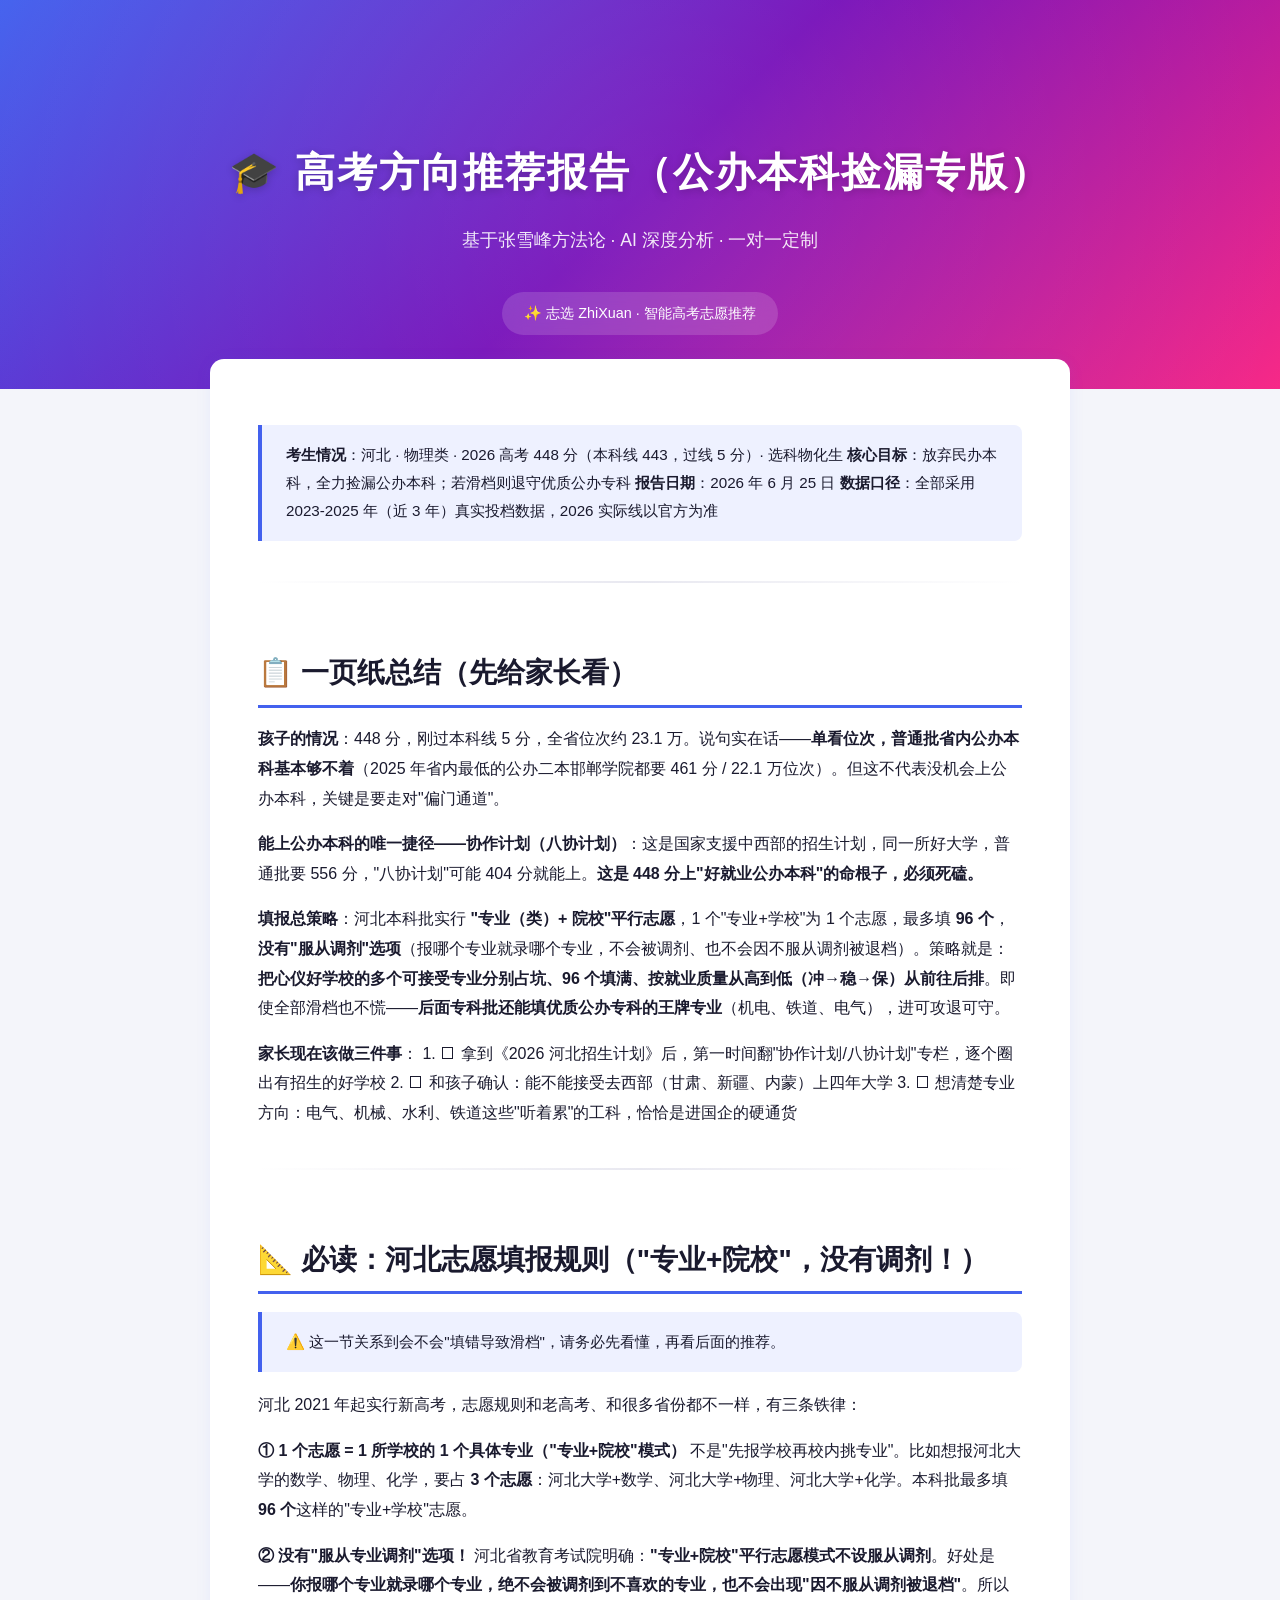
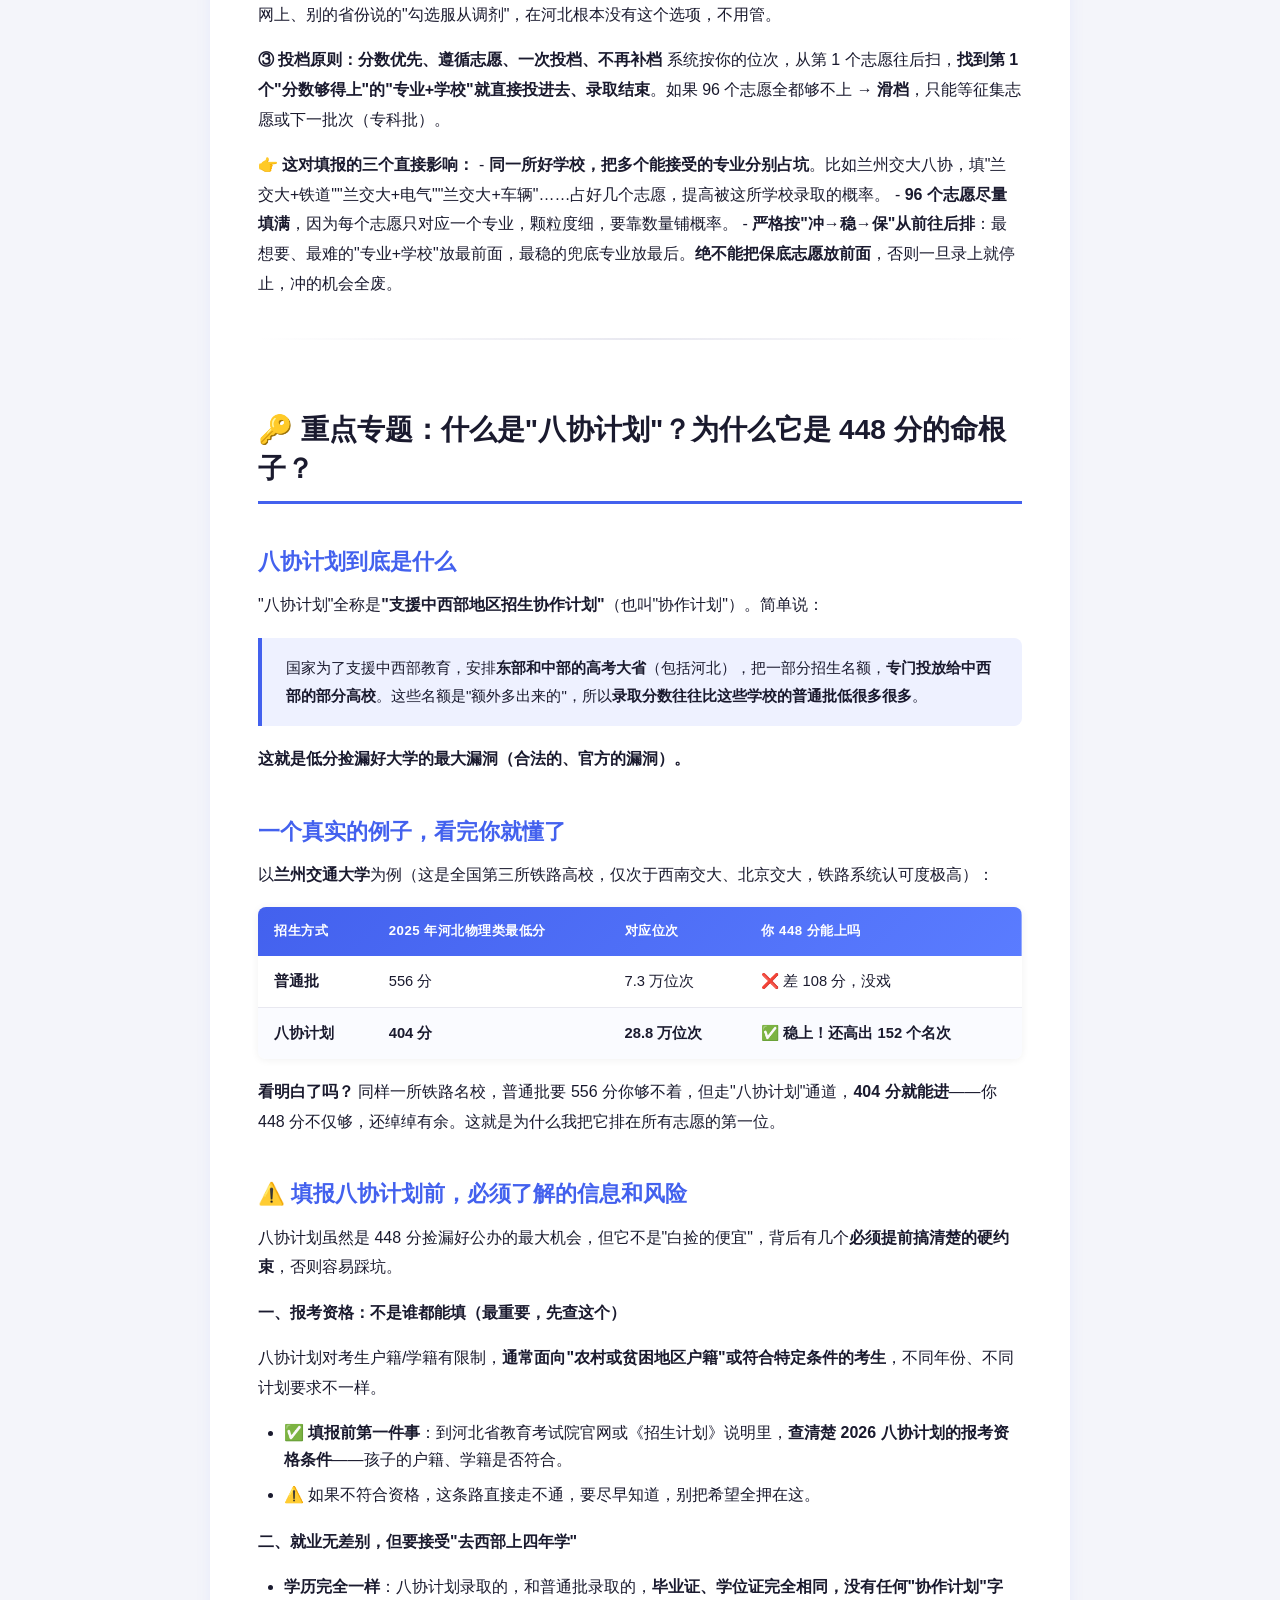
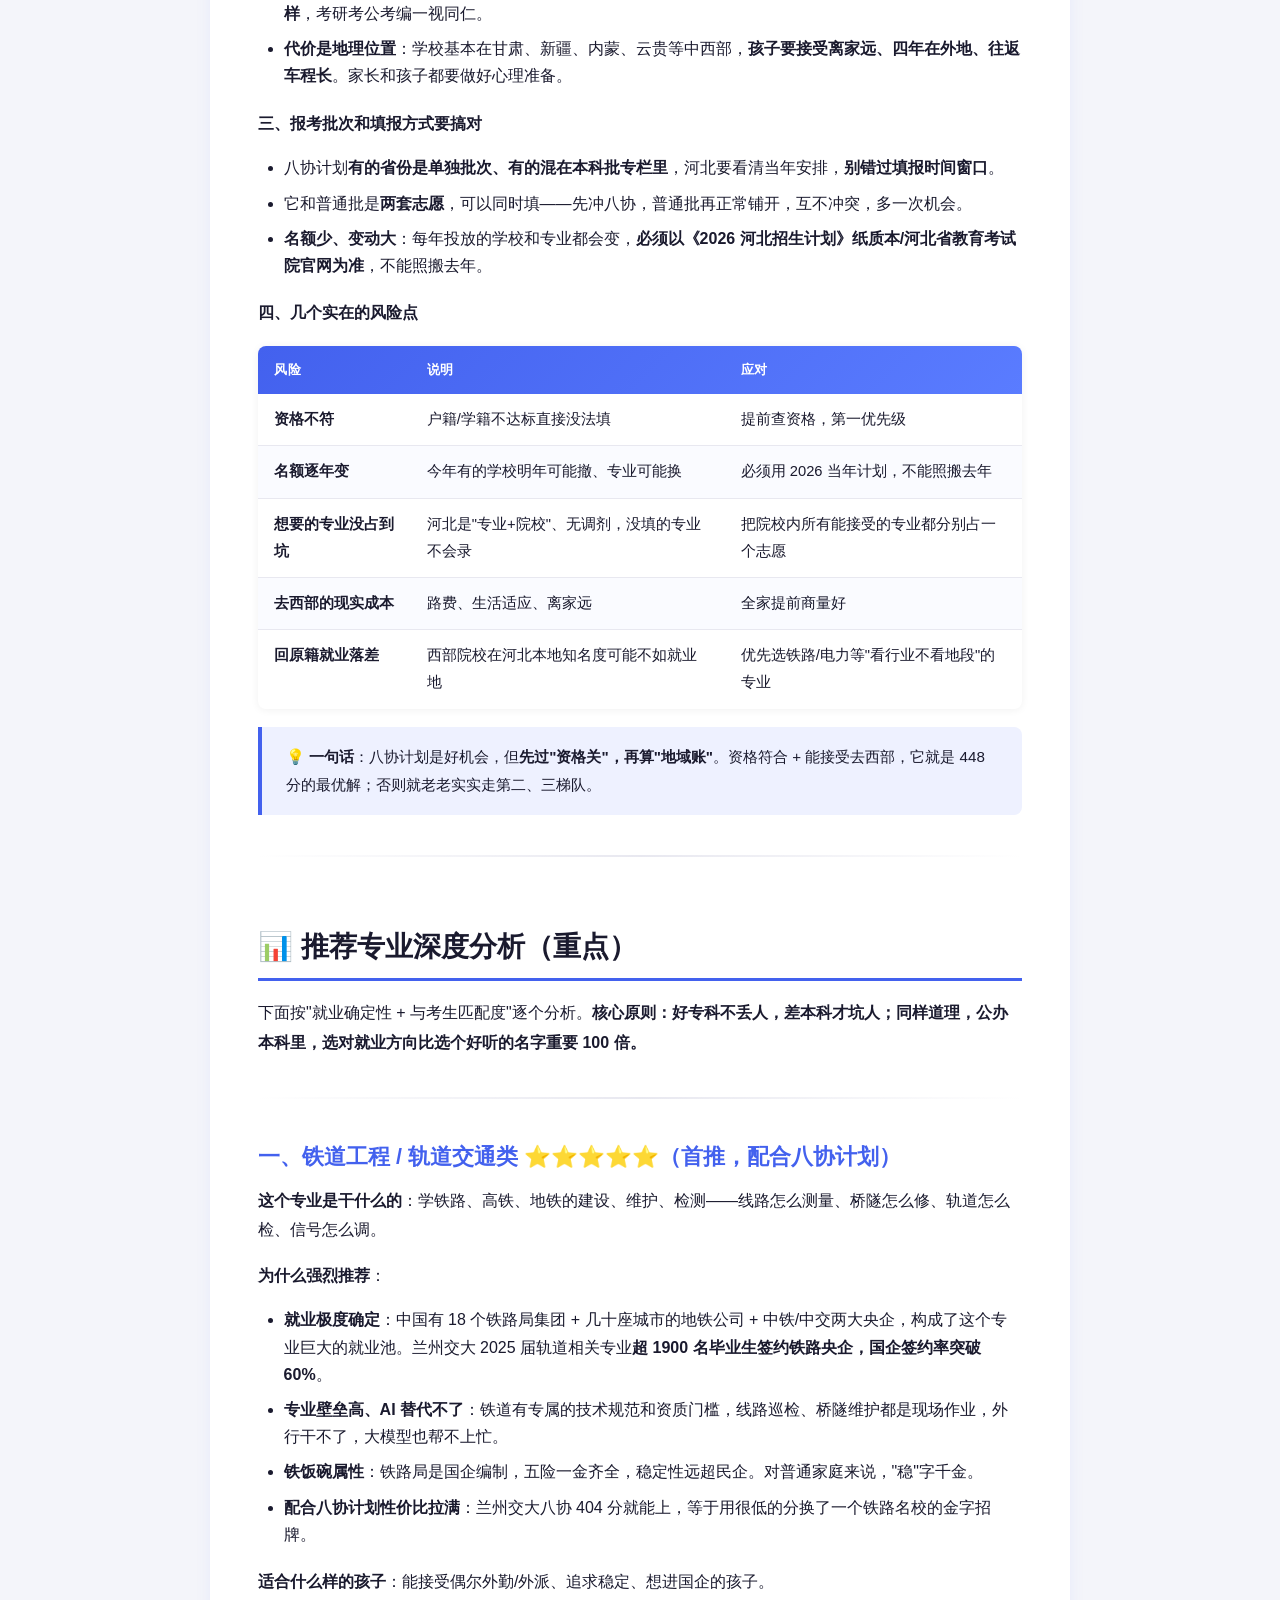
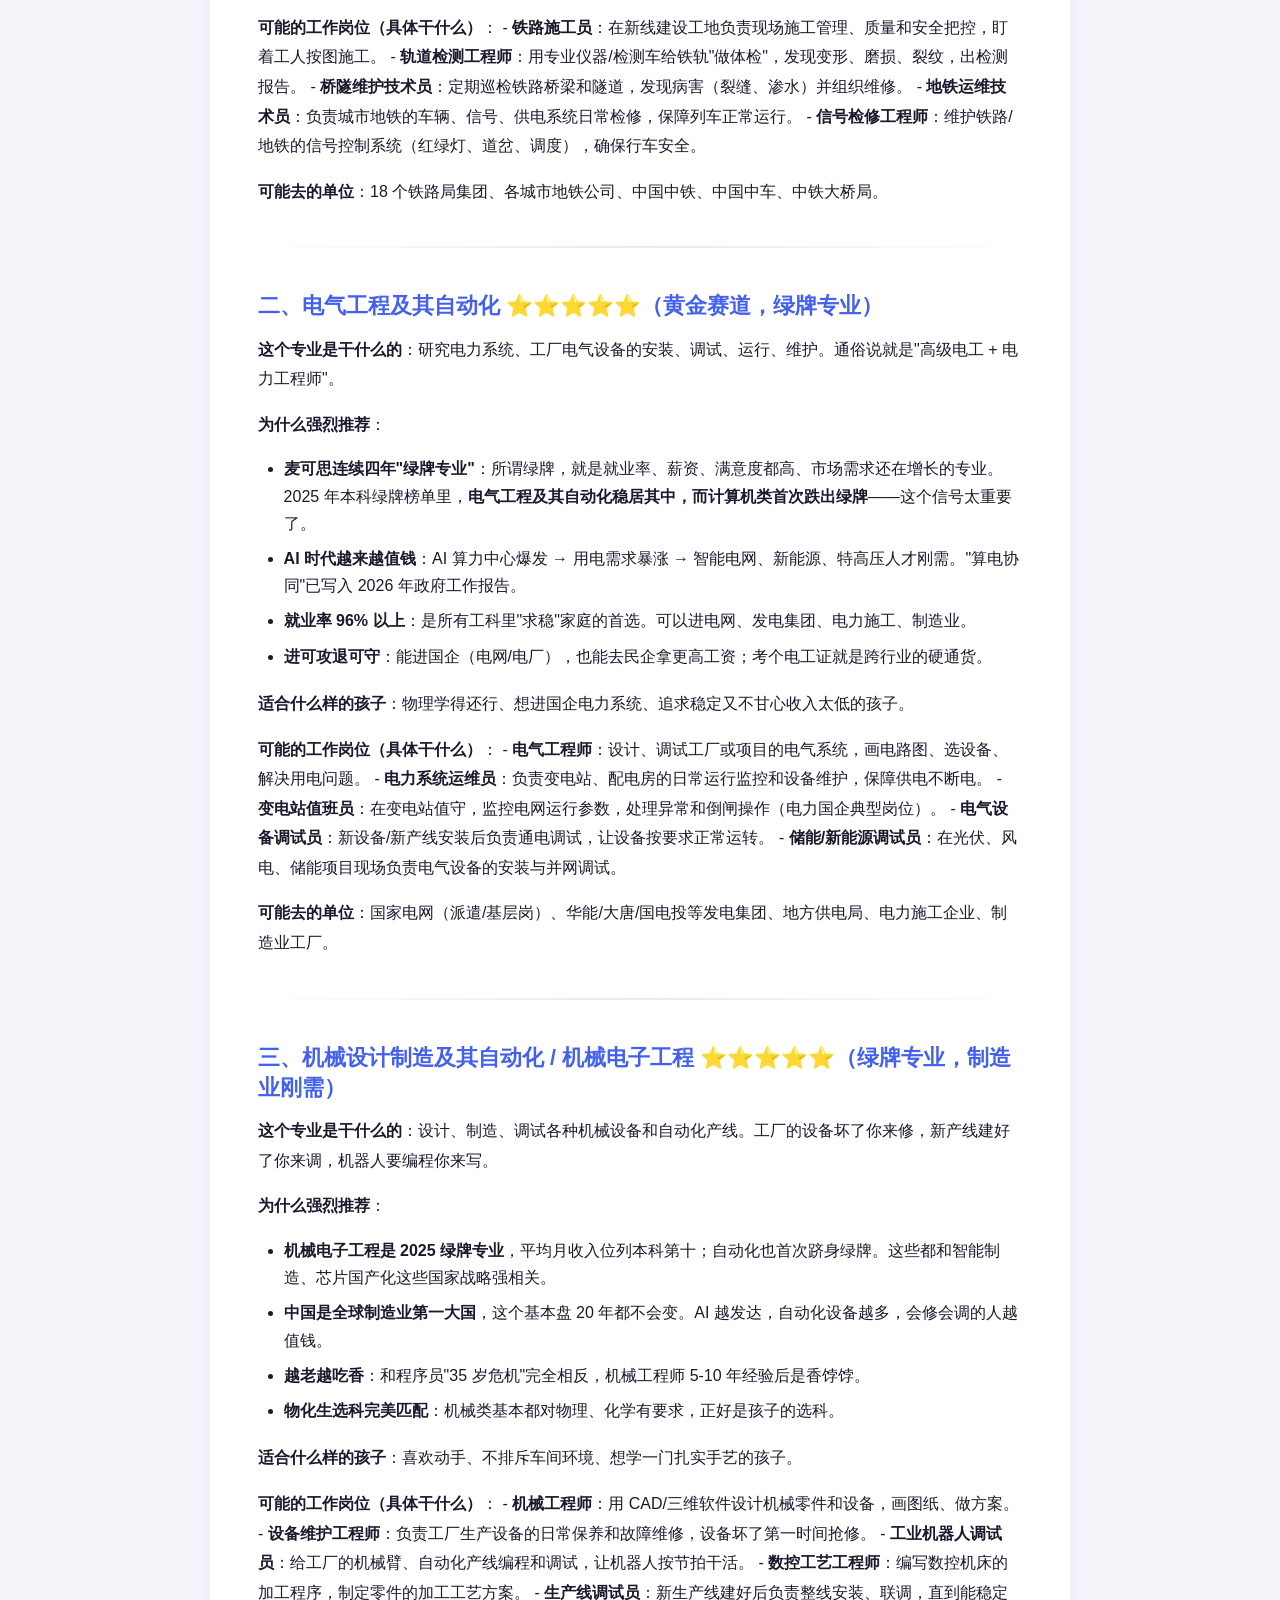
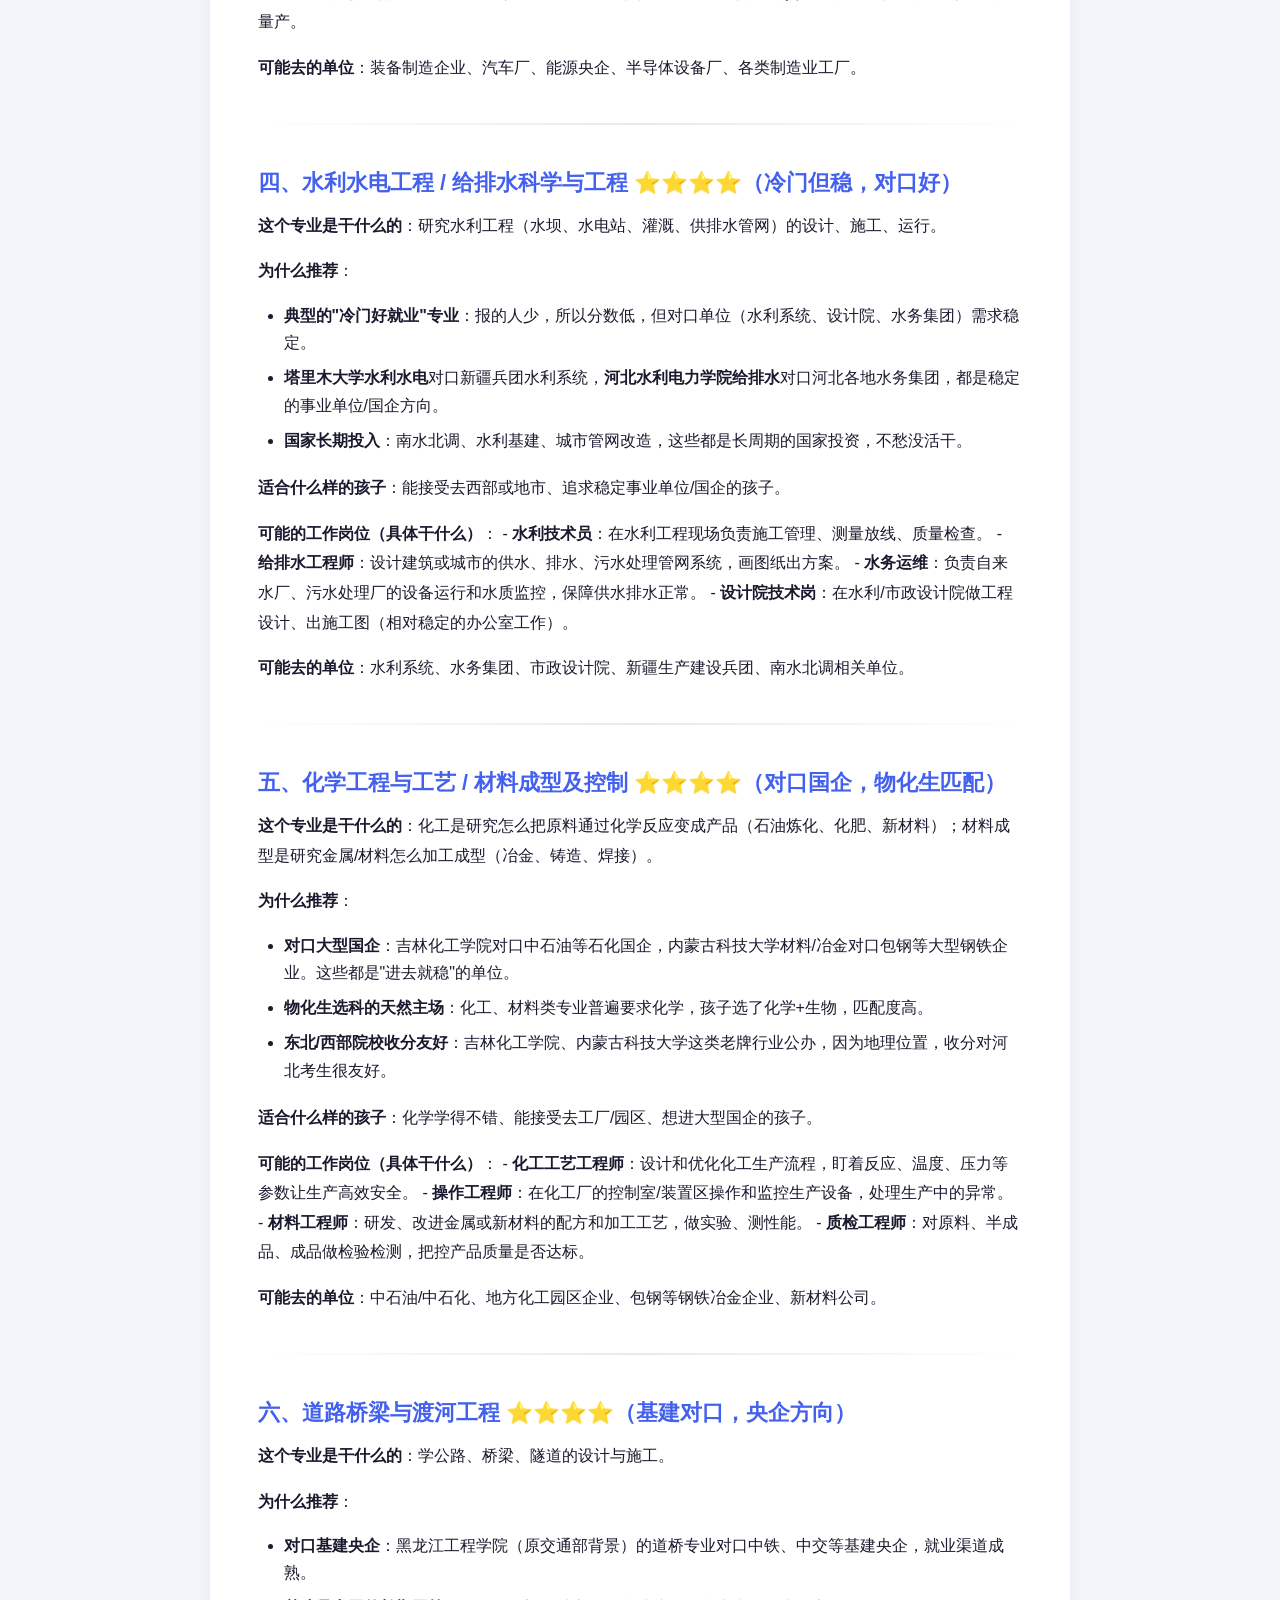
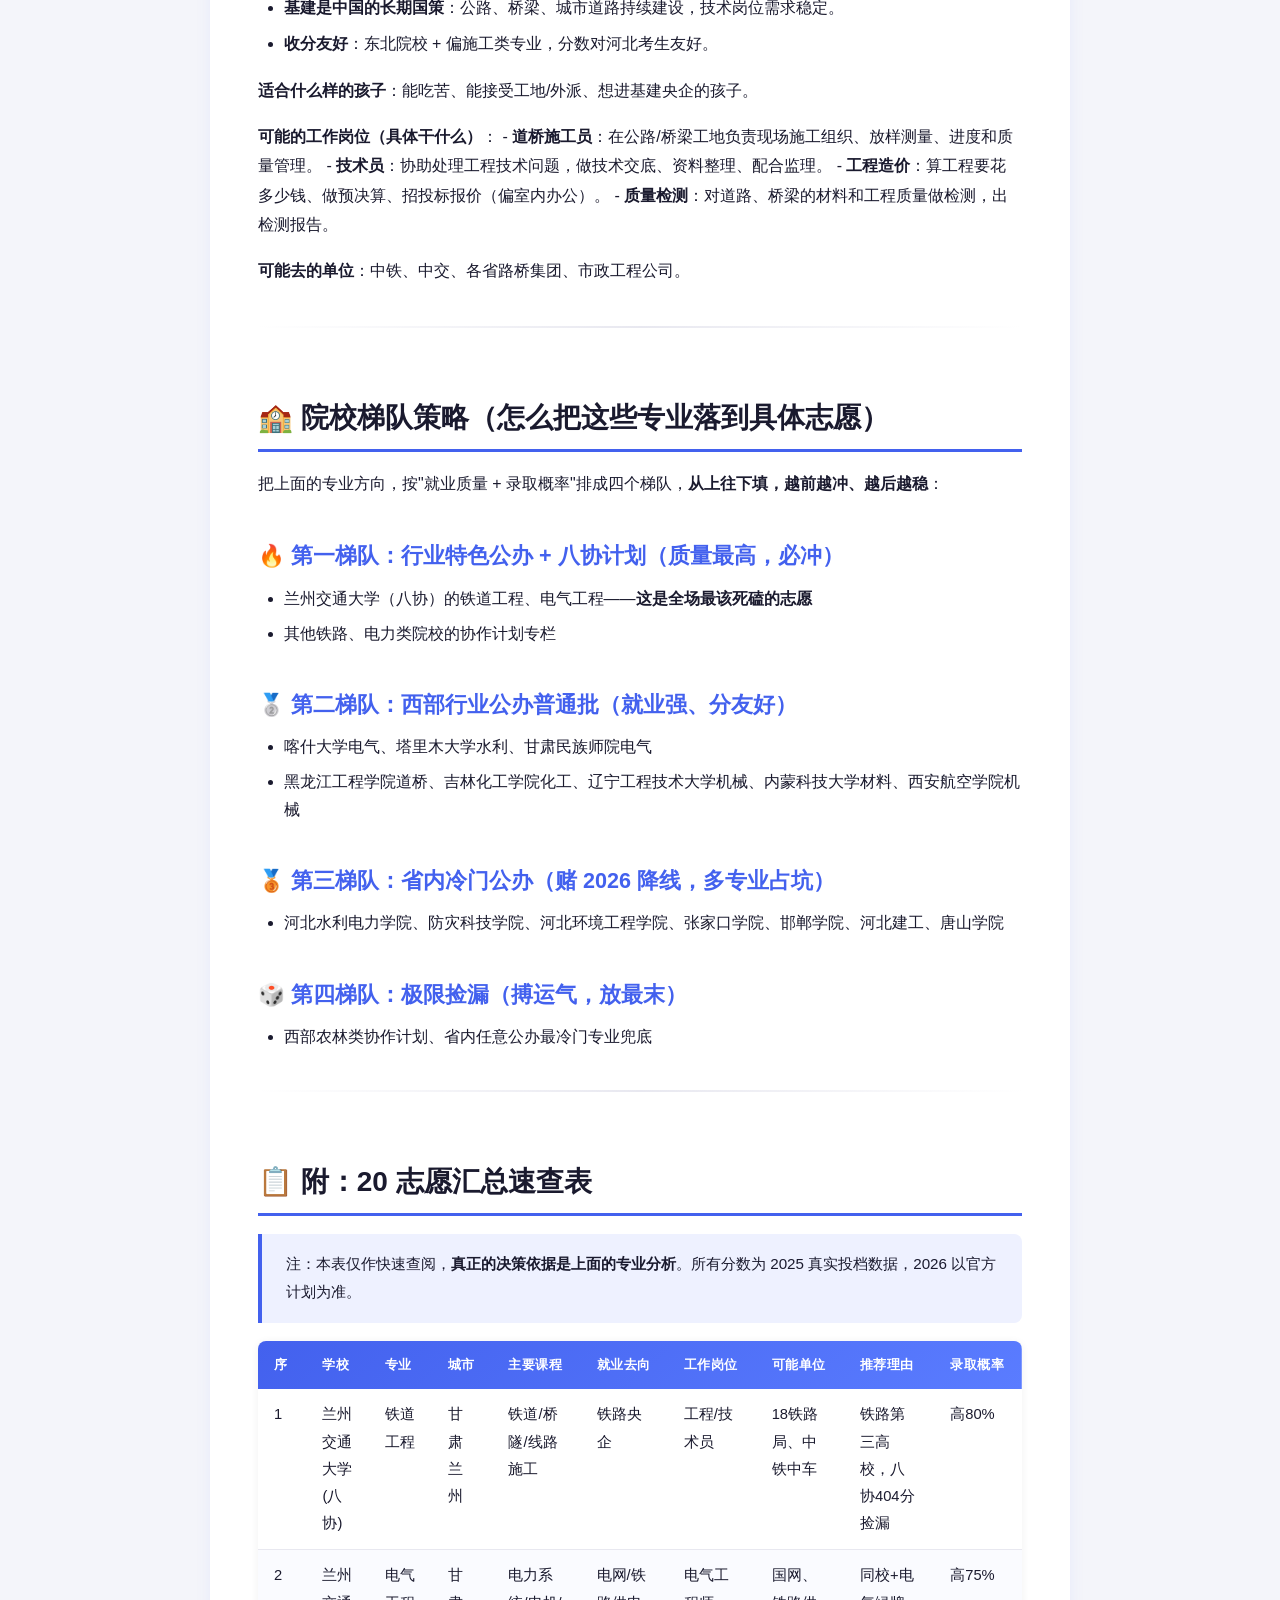
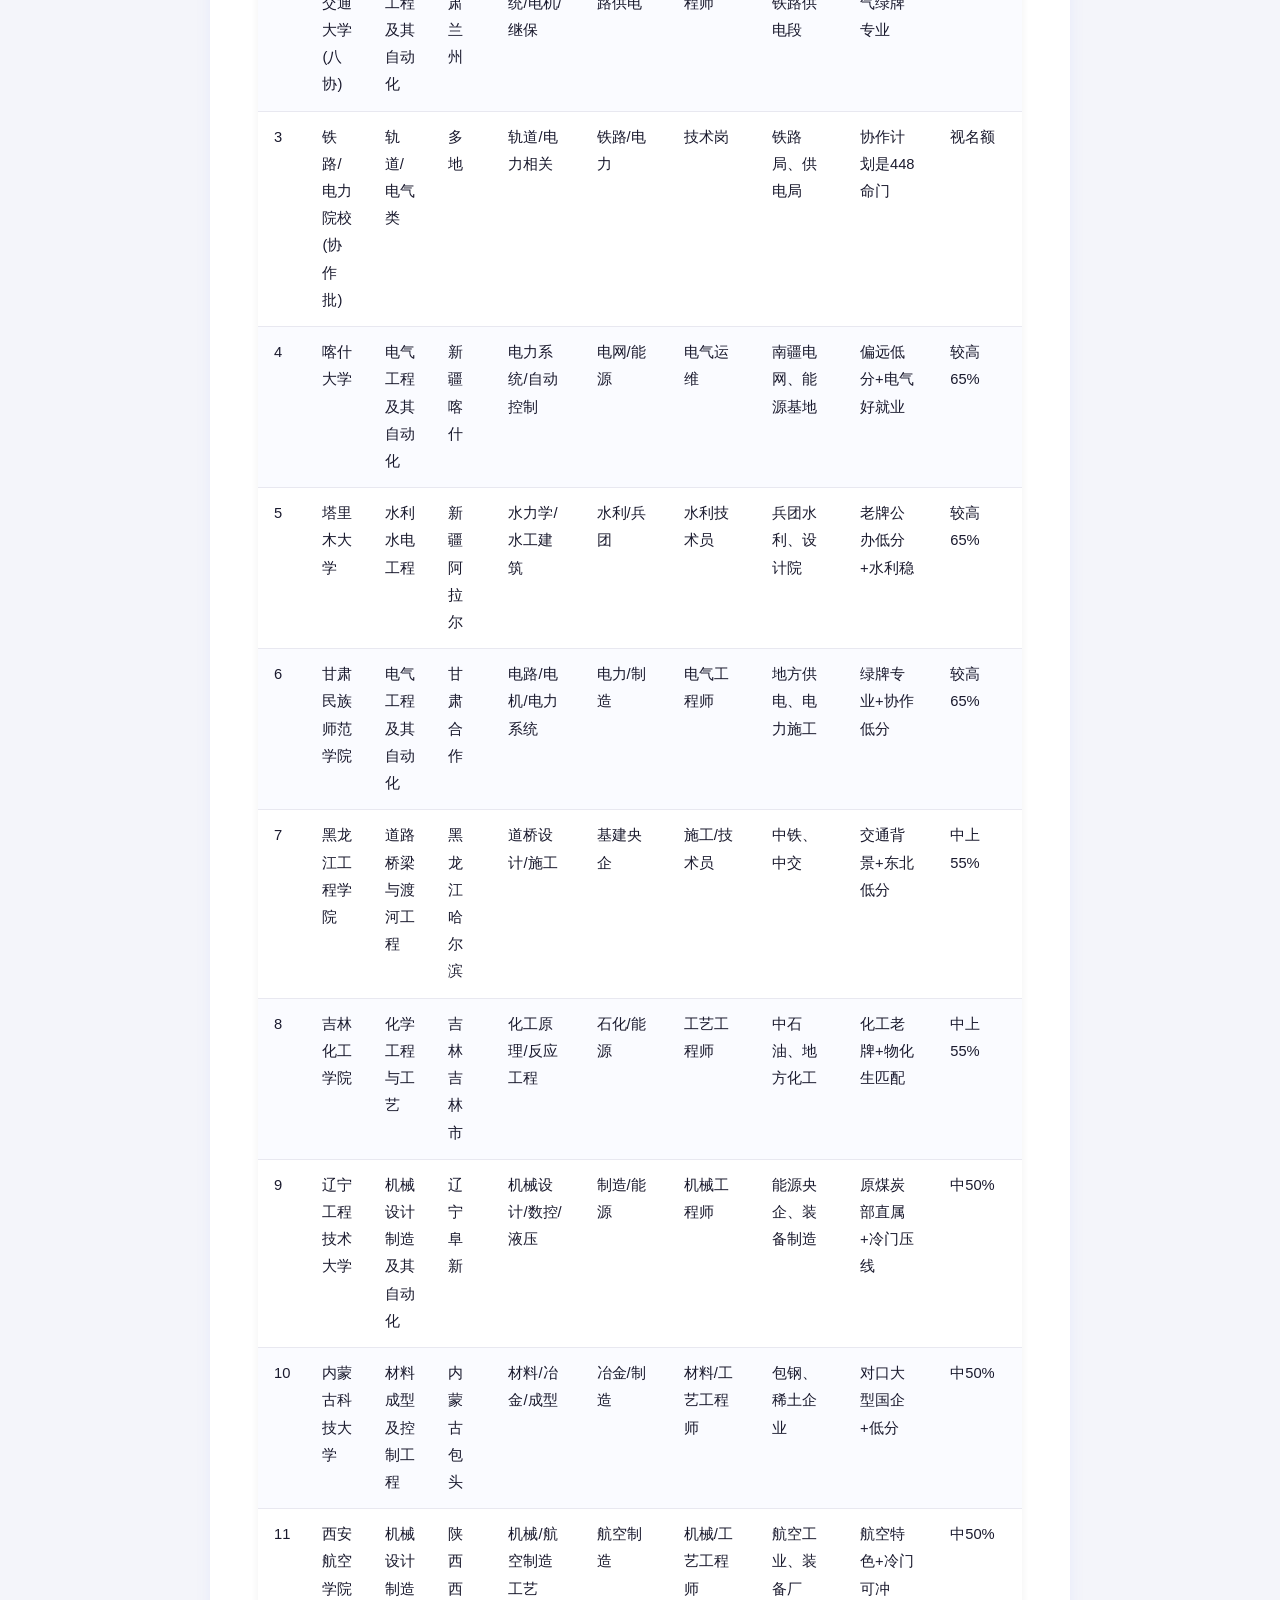
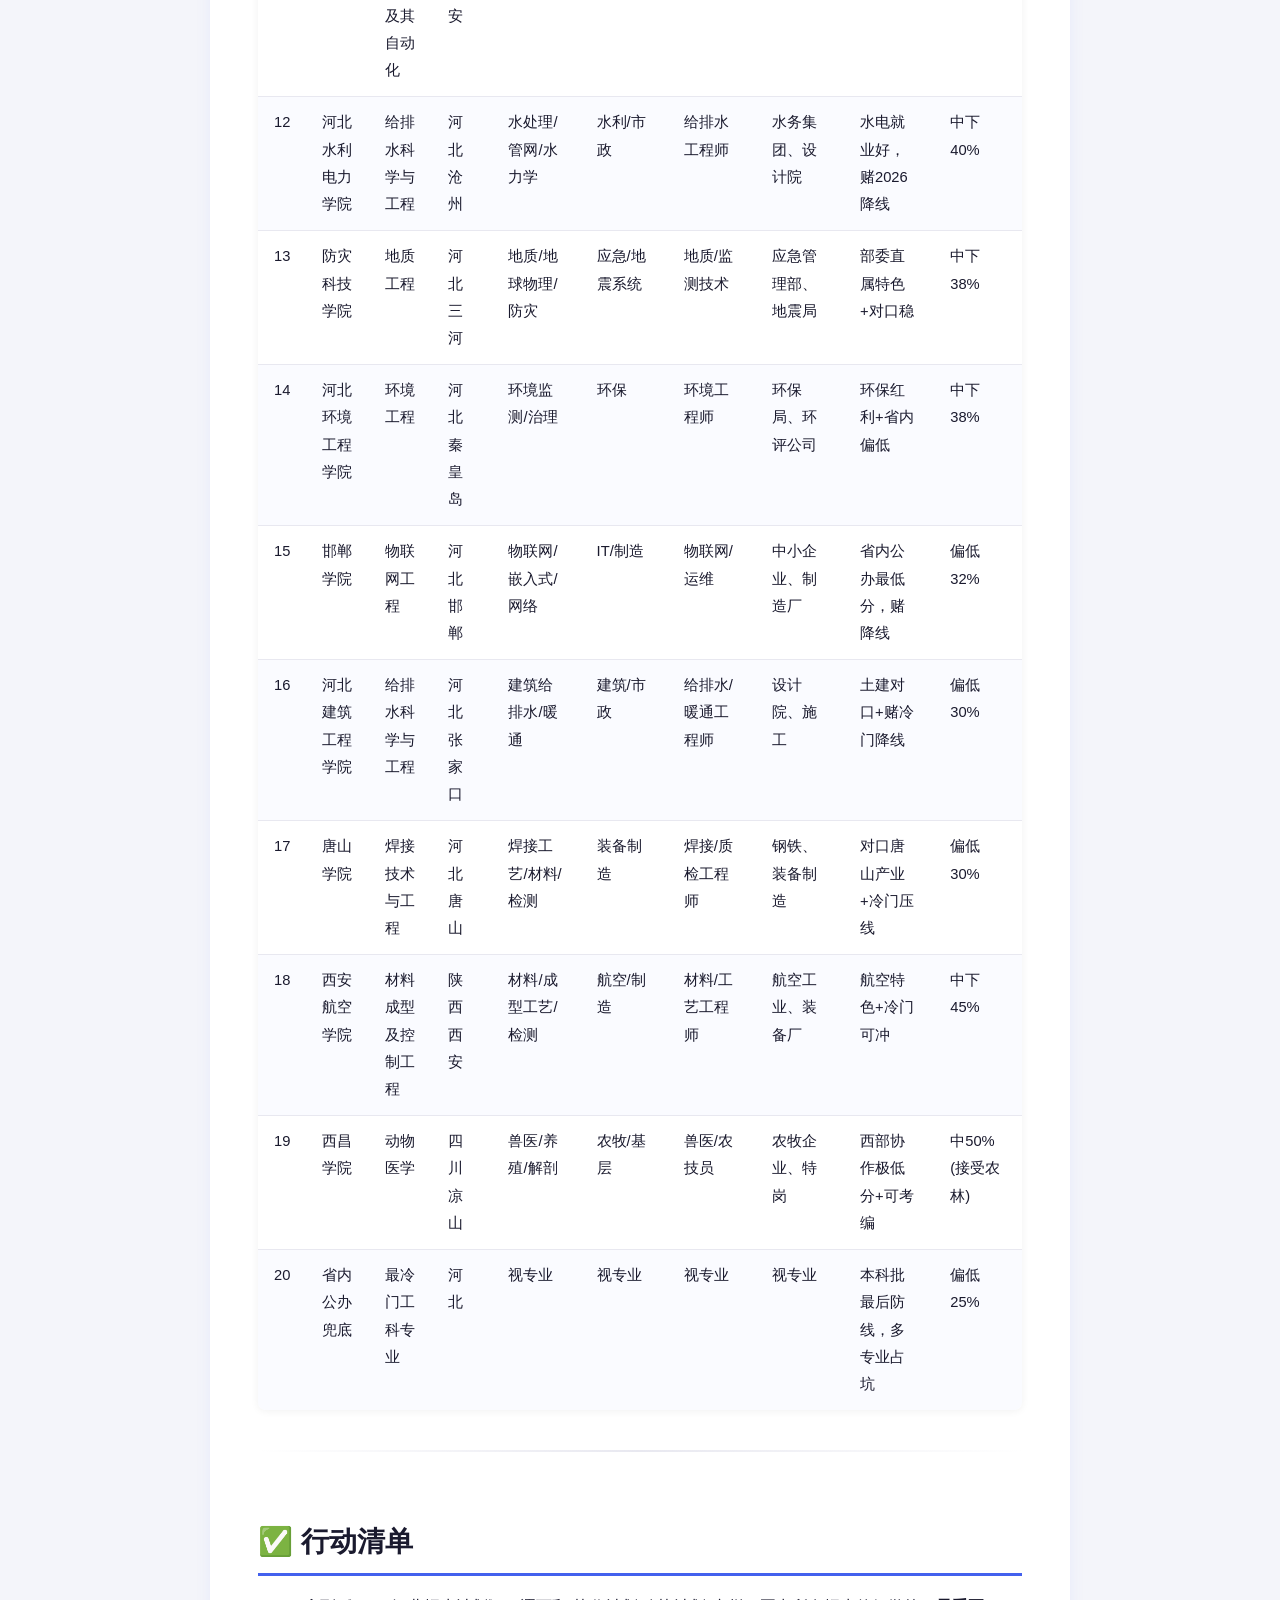
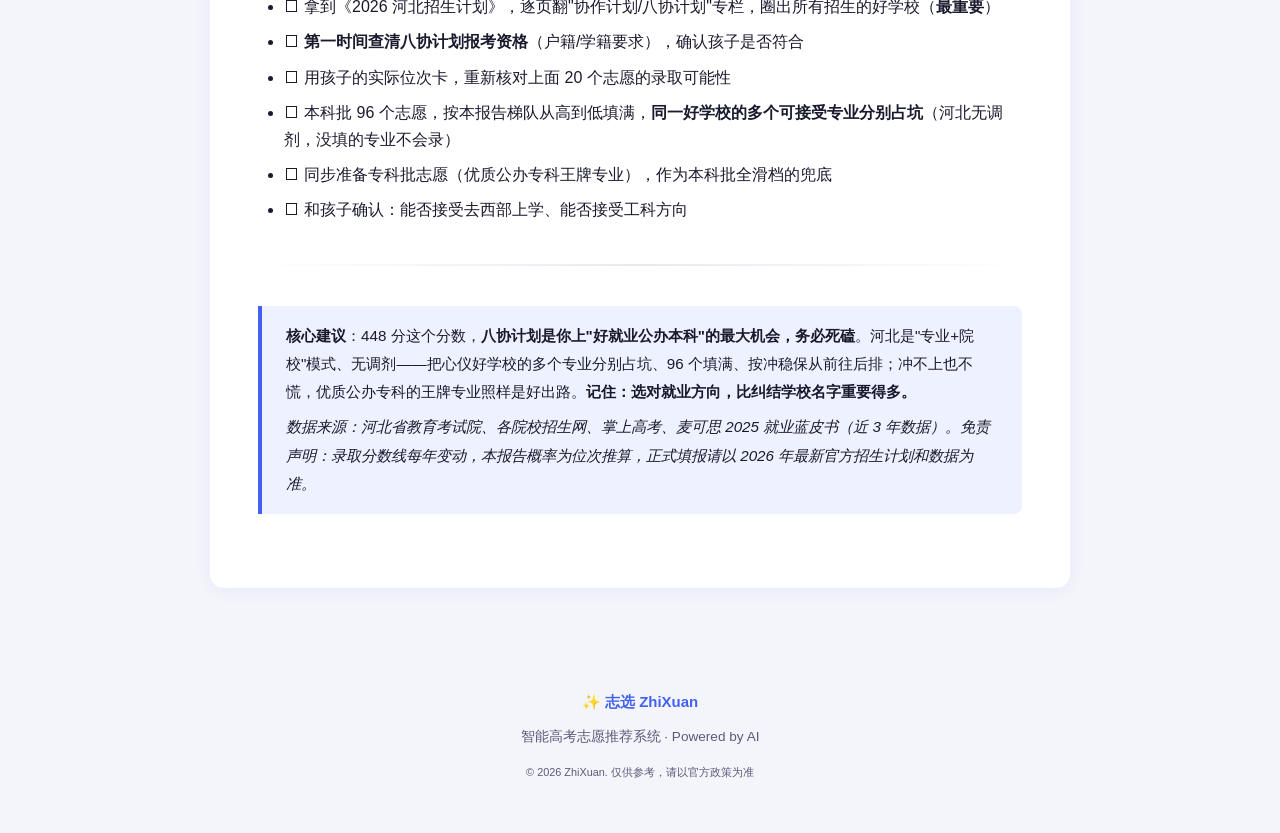
==== commit 635740ac: "fix: correct 河北志愿规则 - 专业+院校模式无服从调剂(critical fix)" ====
--- a/report-gongban.html
+++ b/report-gongban.html
@@ -159,11 +159,27 @@
 <h2>📋 一页纸总结（先给家长看）</h2>
 <p><strong>孩子的情况</strong>：448 分，刚过本科线 5 分，全省位次约 23.1 万。说句实在话——<strong>单看位次，普通批省内公办本科基本够不着</strong>（2025 年省内最低的公办二本邯郸学院都要 461 分 / 22.1 万位次）。但这不代表没机会上公办本科，关键是要走对"偏门通道"。</p>
 <p><strong>能上公办本科的唯一捷径——协作计划（八协计划）</strong>：这是国家支援中西部的招生计划，同一所好大学，普通批要 556 分，"八协计划"可能 404 分就能上。<strong>这是 448 分上"好就业公办本科"的命根子，必须死磕。</strong></p>
-<p><strong>填报总策略</strong>：本科批 96 个志愿，<strong>按院校就业质量从高到低、放手往前冲</strong>，全部勾选"服从专业调剂"。即使全部滑档也不慌——<strong>后面专科批还能填优质公办专科的王牌专业</strong>（机电、铁道、电气），进可攻退可守。</p>
+<p><strong>填报总策略</strong>：河北本科批实行 <strong>"专业（类）+ 院校"平行志愿</strong>，1 个"专业+学校"为 1 个志愿，最多填 <strong>96 个</strong>，<strong>没有"服从调剂"选项</strong>（报哪个专业就录哪个专业，不会被调剂、也不会因不服从调剂被退档）。策略就是：<strong>把心仪好学校的多个可接受专业分别占坑、96 个填满、按就业质量从高到低（冲→稳→保）从前往后排</strong>。即使全部滑档也不慌——<strong>后面专科批还能填优质公办专科的王牌专业</strong>（机电、铁道、电气），进可攻退可守。</p>
 <p><strong>家长现在该做三件事</strong>：
 1. ☐ 拿到《2026 河北招生计划》后，第一时间翻"协作计划/八协计划"专栏，逐个圈出有招生的好学校
 2. ☐ 和孩子确认：能不能接受去西部（甘肃、新疆、内蒙）上四年大学
 3. ☐ 想清楚专业方向：电气、机械、水利、铁道这些"听着累"的工科，恰恰是进国企的硬通货</p>
+<hr />
+<h2>📐 必读：河北志愿填报规则（"专业+院校"，没有调剂！）</h2>
+<blockquote>
+<p>⚠️ 这一节关系到会不会"填错导致滑档"，请务必先看懂，再看后面的推荐。</p>
+</blockquote>
+<p>河北 2021 年起实行新高考，志愿规则和老高考、和很多省份都不一样，有三条铁律：</p>
+<p><strong>① 1 个志愿 = 1 所学校的 1 个具体专业（"专业+院校"模式）</strong>
+不是"先报学校再校内挑专业"。比如想报河北大学的数学、物理、化学，要占 <strong>3 个志愿</strong>：河北大学+数学、河北大学+物理、河北大学+化学。本科批最多填 <strong>96 个</strong>这样的"专业+学校"志愿。</p>
+<p><strong>② 没有"服从专业调剂"选项！</strong>
+河北省教育考试院明确：<strong>"专业+院校"平行志愿模式不设服从调剂</strong>。好处是——<strong>你报哪个专业就录哪个专业，绝不会被调剂到不喜欢的专业，也不会出现"因不服从调剂被退档"</strong>。所以网上、别的省份说的"勾选服从调剂"，在河北根本没有这个选项，不用管。</p>
+<p><strong>③ 投档原则：分数优先、遵循志愿、一次投档、不再补档</strong>
+系统按你的位次，从第 1 个志愿往后扫，<strong>找到第 1 个"分数够得上"的"专业+学校"就直接投进去、录取结束</strong>。如果 96 个志愿全都够不上 → <strong>滑档</strong>，只能等征集志愿或下一批次（专科批）。</p>
+<p><strong>👉 这对填报的三个直接影响：</strong>
+- <strong>同一所好学校，把多个能接受的专业分别占坑</strong>。比如兰州交大八协，填"兰交大+铁道""兰交大+电气""兰交大+车辆"……占好几个志愿，提高被这所学校录取的概率。
+- <strong>96 个志愿尽量填满</strong>，因为每个志愿只对应一个专业，颗粒度细，要靠数量铺概率。
+- <strong>严格按"冲→稳→保"从前往后排</strong>：最想要、最难的"专业+学校"放最前面，最稳的兜底专业放最后。<strong>绝不能把保底志愿放前面</strong>，否则一旦录上就停止，冲的机会全废。</p>
 <hr />
 <h2>🔑 重点专题：什么是"八协计划"？为什么它是 448 分的命根子？</h2>
 <h3>八协计划到底是什么</h3>
@@ -239,9 +255,9 @@
 <td>必须用 2026 当年计划，不能照搬去年</td>
 </tr>
 <tr>
-<td><strong>专业可能被调剂</strong></td>
-<td>服从调剂可能被分到不喜欢的专业</td>
-<td>想清楚院校内最差专业能否接受</td>
+<td><strong>想要的专业没占到坑</strong></td>
+<td>河北是"专业+院校"、无调剂，没填的专业不会录</td>
+<td>把院校内所有能接受的专业都分别占一个志愿</td>
 </tr>
 <tr>
 <td><strong>去西部的现实成本</strong></td>
@@ -376,7 +392,7 @@
 <li>喀什大学电气、塔里木大学水利、甘肃民族师院电气</li>
 <li>黑龙江工程学院道桥、吉林化工学院化工、辽宁工程技术大学机械、内蒙科技大学材料、西安航空学院机械</li>
 </ul>
-<h3>🥉 第三梯队：省内冷门公办（赌 2026 降线，服从调剂）</h3>
+<h3>🥉 第三梯队：省内冷门公办（赌 2026 降线，多专业占坑）</h3>
 <ul>
 <li>河北水利电力学院、防灾科技学院、河北环境工程学院、张家口学院、邯郸学院、河北建工、唐山学院</li>
 </ul>
@@ -642,7 +658,7 @@
 <td>视专业</td>
 <td>视专业</td>
 <td>视专业</td>
-<td>本科批最后防线，服从调剂</td>
+<td>本科批最后防线，多专业占坑</td>
 <td>偏低25%</td>
 </tr>
 </tbody>
@@ -653,13 +669,13 @@
 <li>☐ 拿到《2026 河北招生计划》，逐页翻"协作计划/八协计划"专栏，圈出所有招生的好学校（<strong>最重要</strong>）</li>
 <li>☐ <strong>第一时间查清八协计划报考资格</strong>（户籍/学籍要求），确认孩子是否符合</li>
 <li>☐ 用孩子的实际位次卡，重新核对上面 20 个志愿的录取可能性</li>
-<li>☐ 本科批 96 个志愿，按本报告梯队从高到低填满，<strong>全部勾选"服从专业调剂"</strong></li>
+<li>☐ 本科批 96 个志愿，按本报告梯队从高到低填满，<strong>同一好学校的多个可接受专业分别占坑</strong>（河北无调剂，没填的专业不会录）</li>
 <li>☐ 同步准备专科批志愿（优质公办专科王牌专业），作为本科批全滑档的兜底</li>
 <li>☐ 和孩子确认：能否接受去西部上学、能否接受工科方向</li>
 </ul>
 <hr />
 <blockquote>
-<p><strong>核心建议</strong>：448 分这个分数，<strong>八协计划是你上"好就业公办本科"的最大机会，务必死磕</strong>。本科批放手往前冲，全部服从调剂；冲不上也不慌，优质公办专科的王牌专业照样是好出路。<strong>记住：选对就业方向，比纠结学校名字重要得多。</strong></p>
+<p><strong>核心建议</strong>：448 分这个分数，<strong>八协计划是你上"好就业公办本科"的最大机会，务必死磕</strong>。河北是"专业+院校"模式、无调剂——把心仪好学校的多个专业分别占坑、96 个填满、按冲稳保从前往后排；冲不上也不慌，优质公办专科的王牌专业照样是好出路。<strong>记住：选对就业方向，比纠结学校名字重要得多。</strong></p>
 <p><em>数据来源：河北省教育考试院、各院校招生网、掌上高考、麦可思 2025 就业蓝皮书（近 3 年数据）。免责声明：录取分数线每年变动，本报告概率为位次推算，正式填报请以 2026 年最新官方招生计划和数据为准。</em></p>
 </blockquote>
   </article>
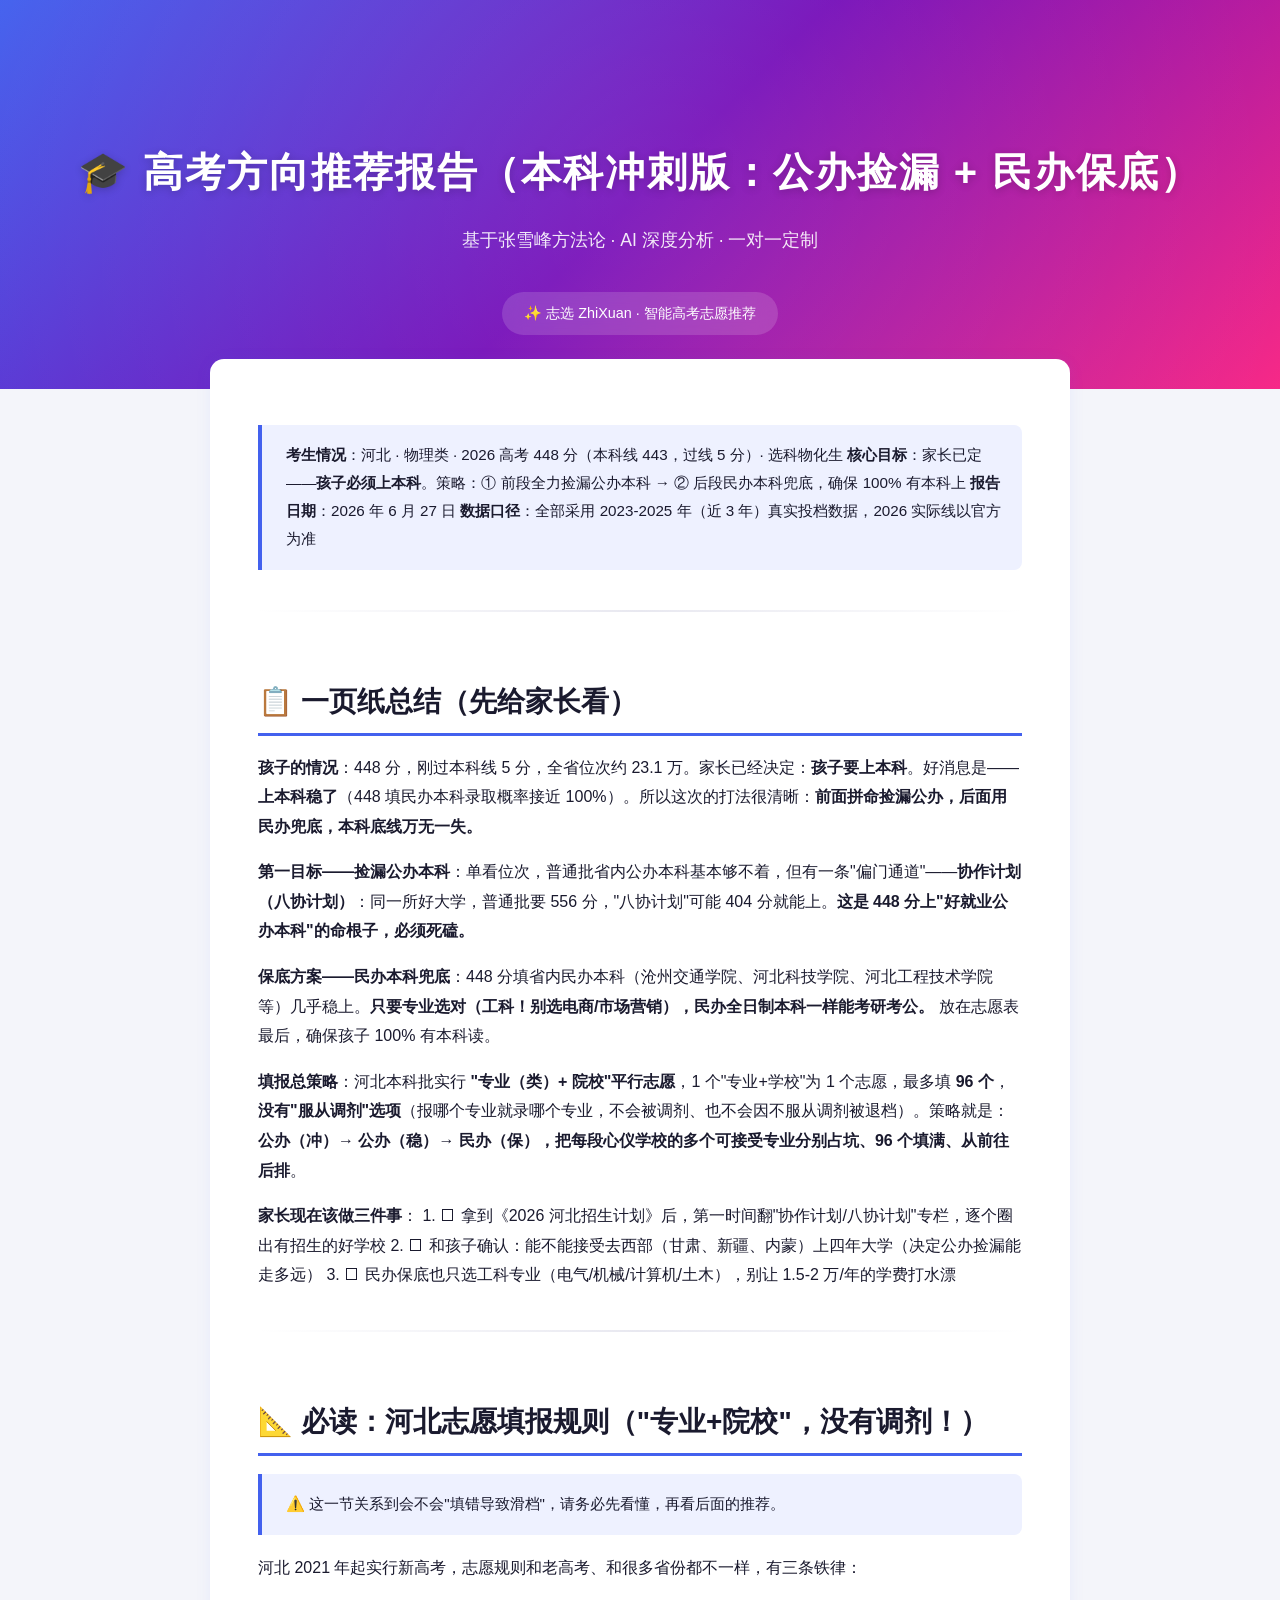
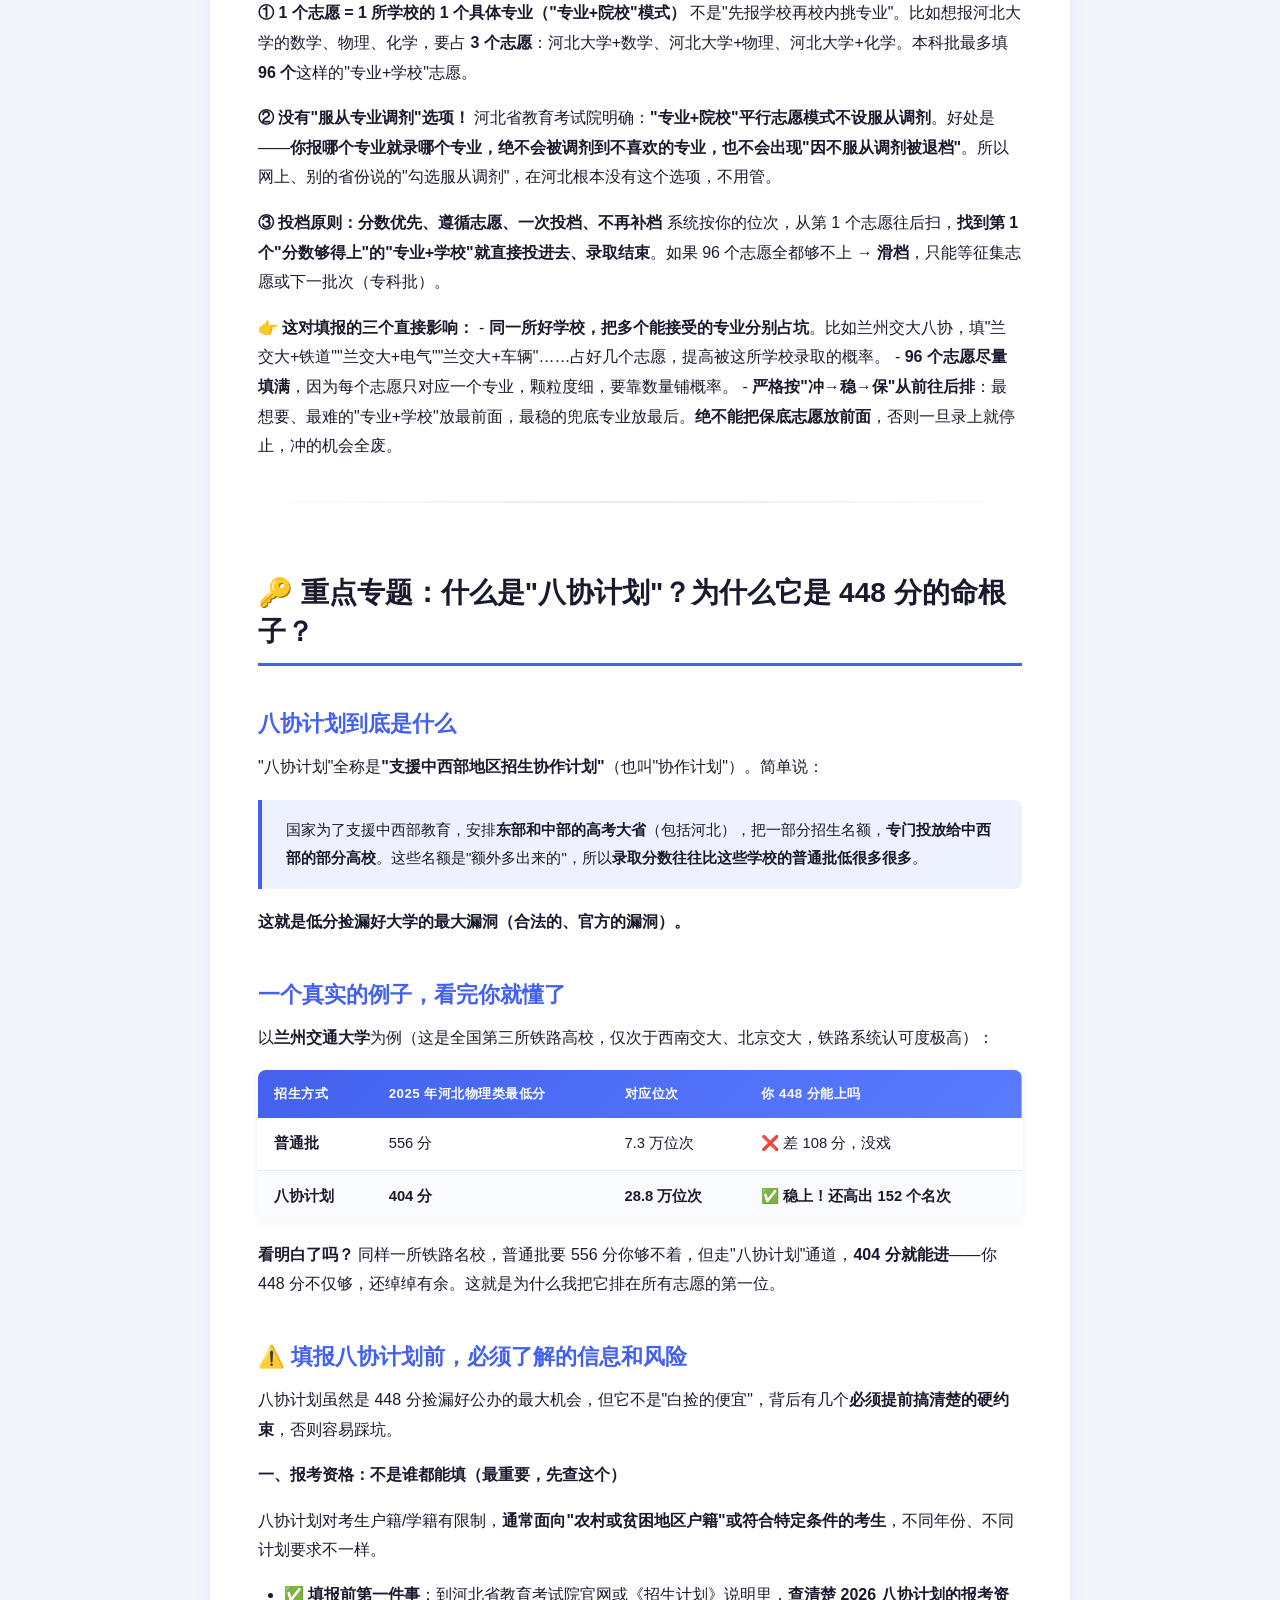
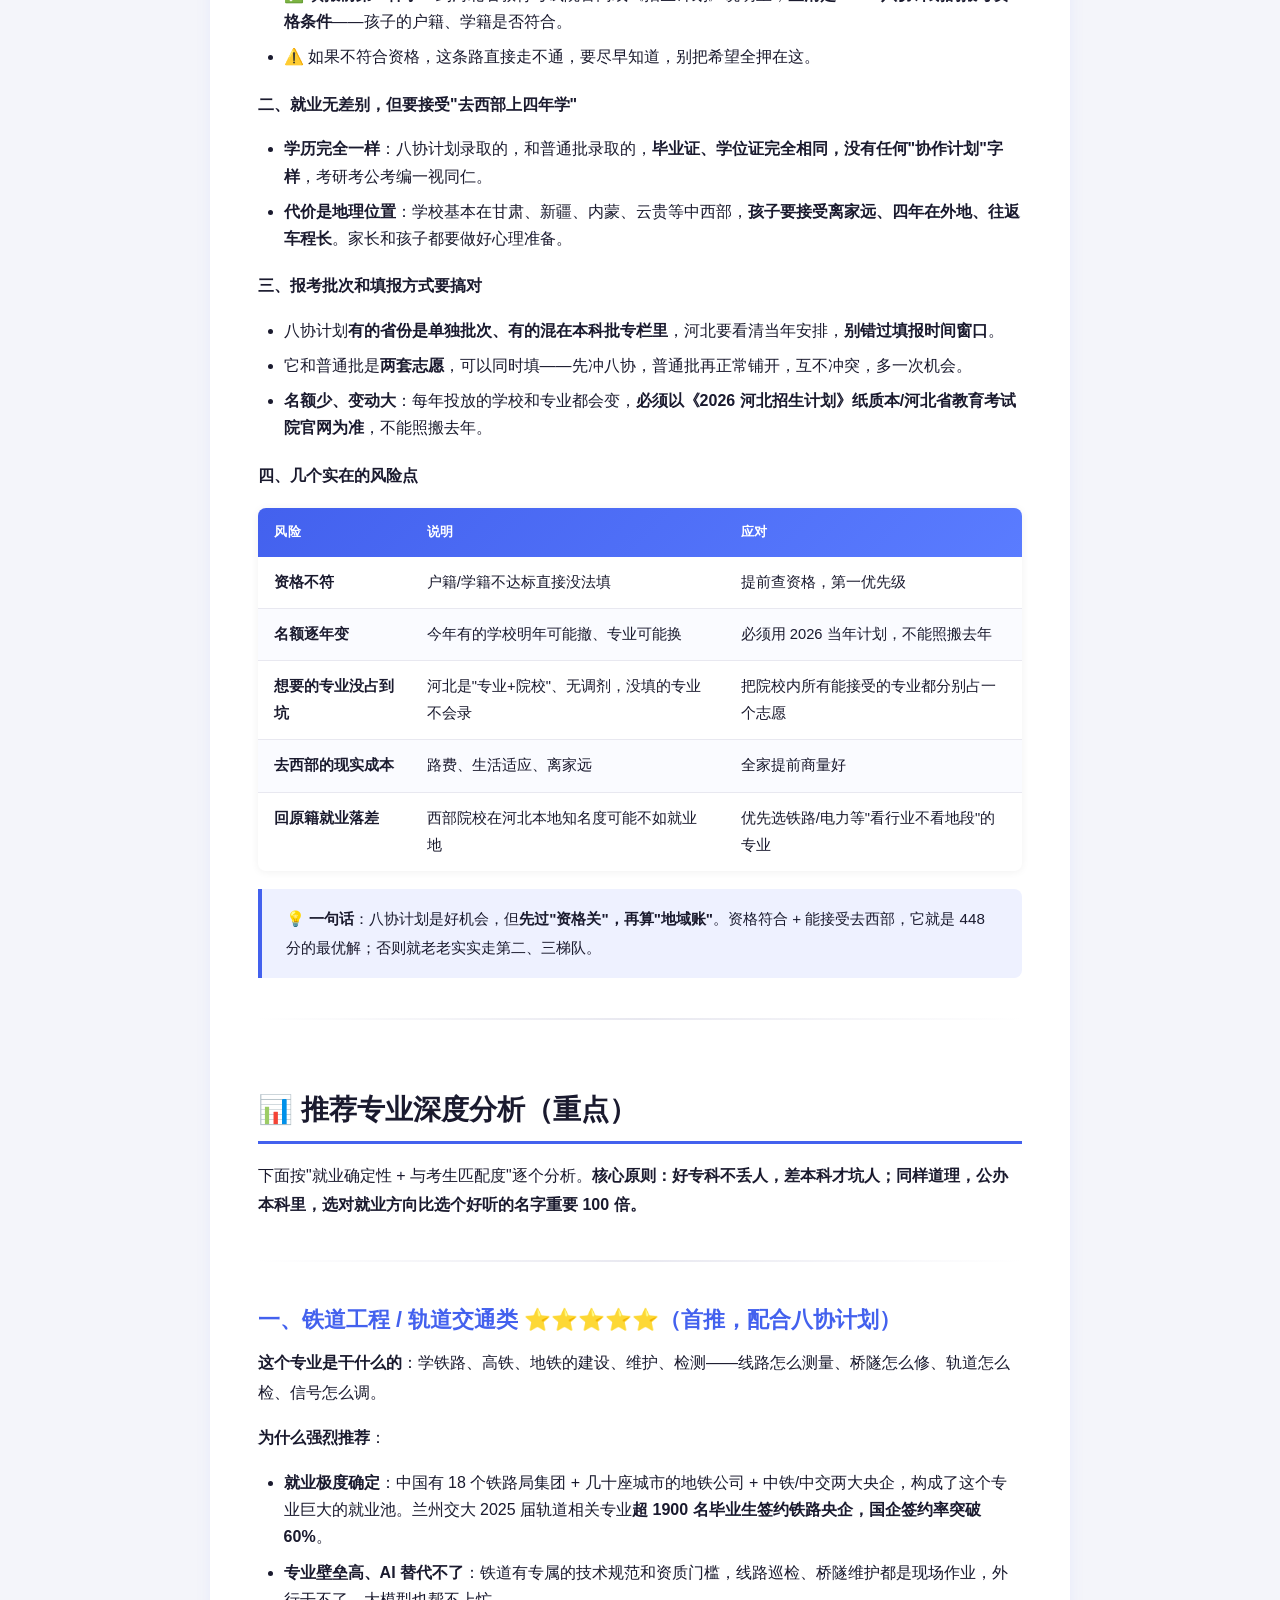
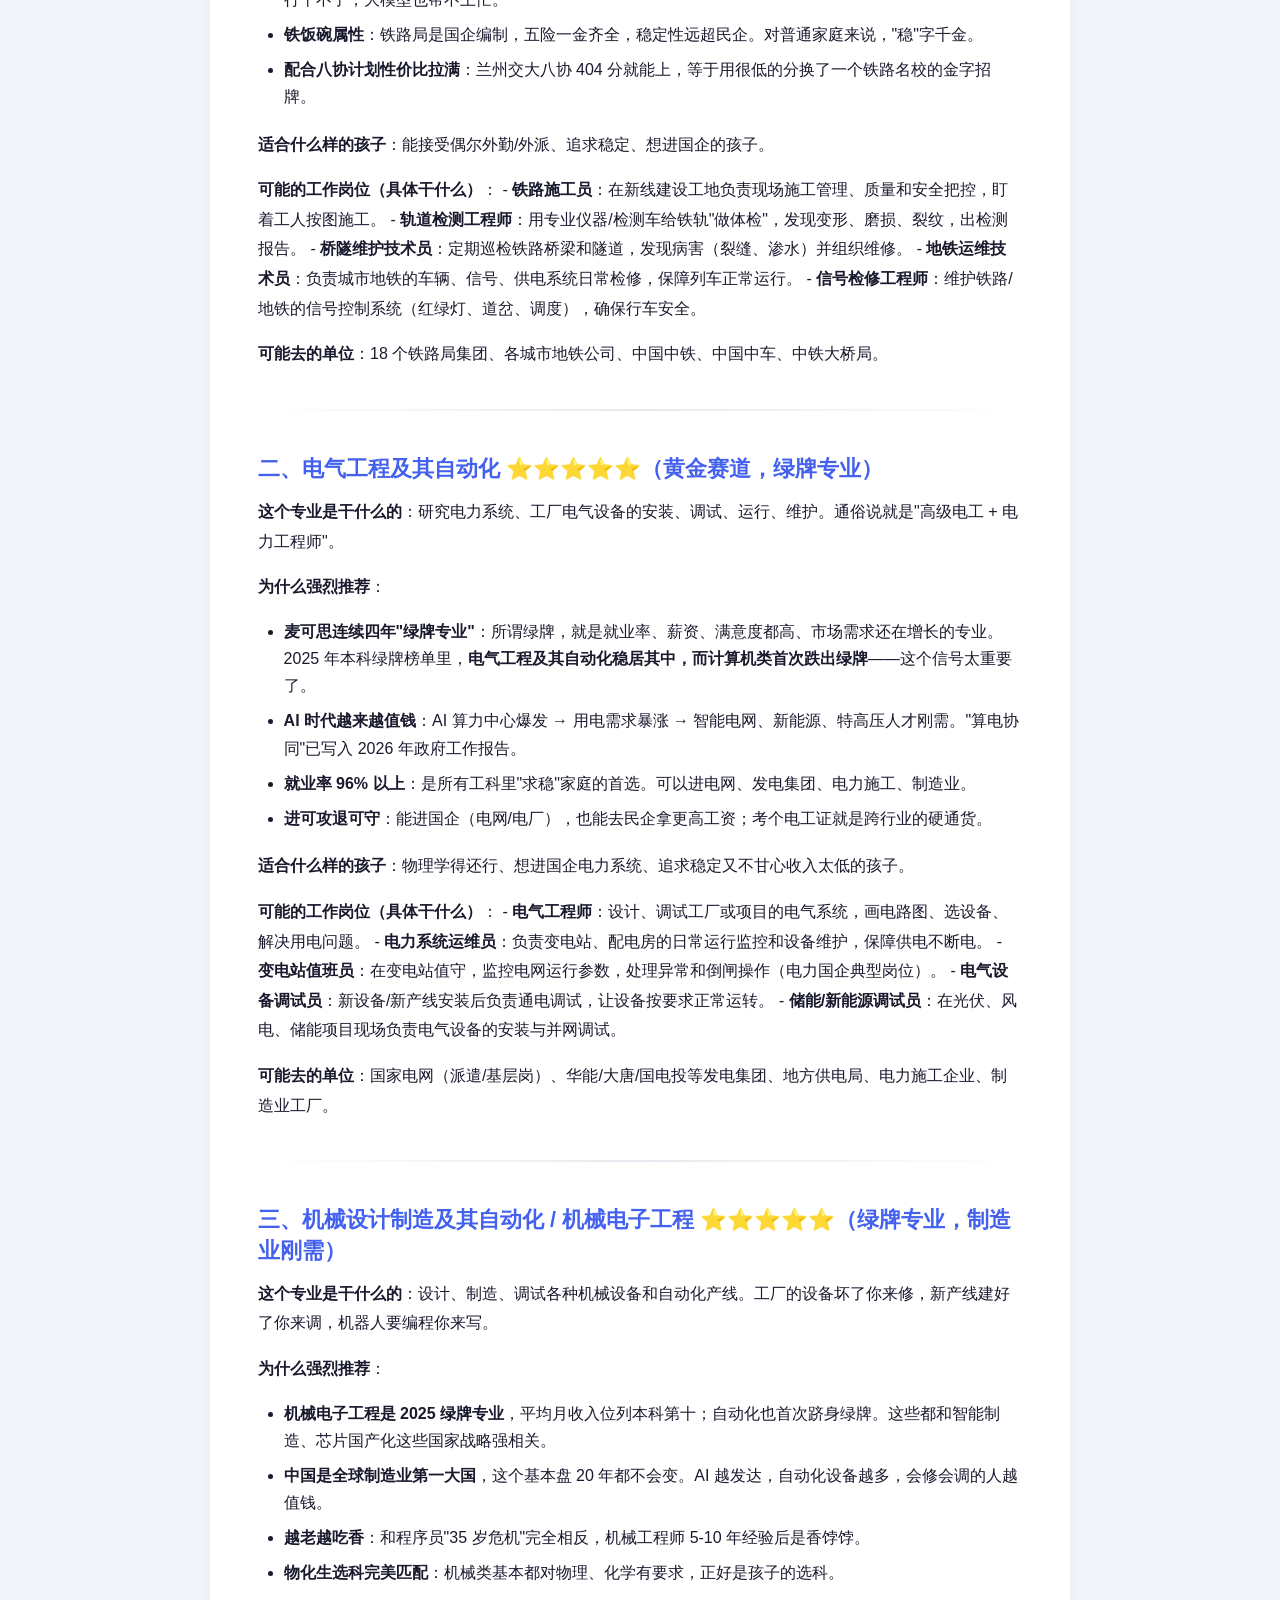
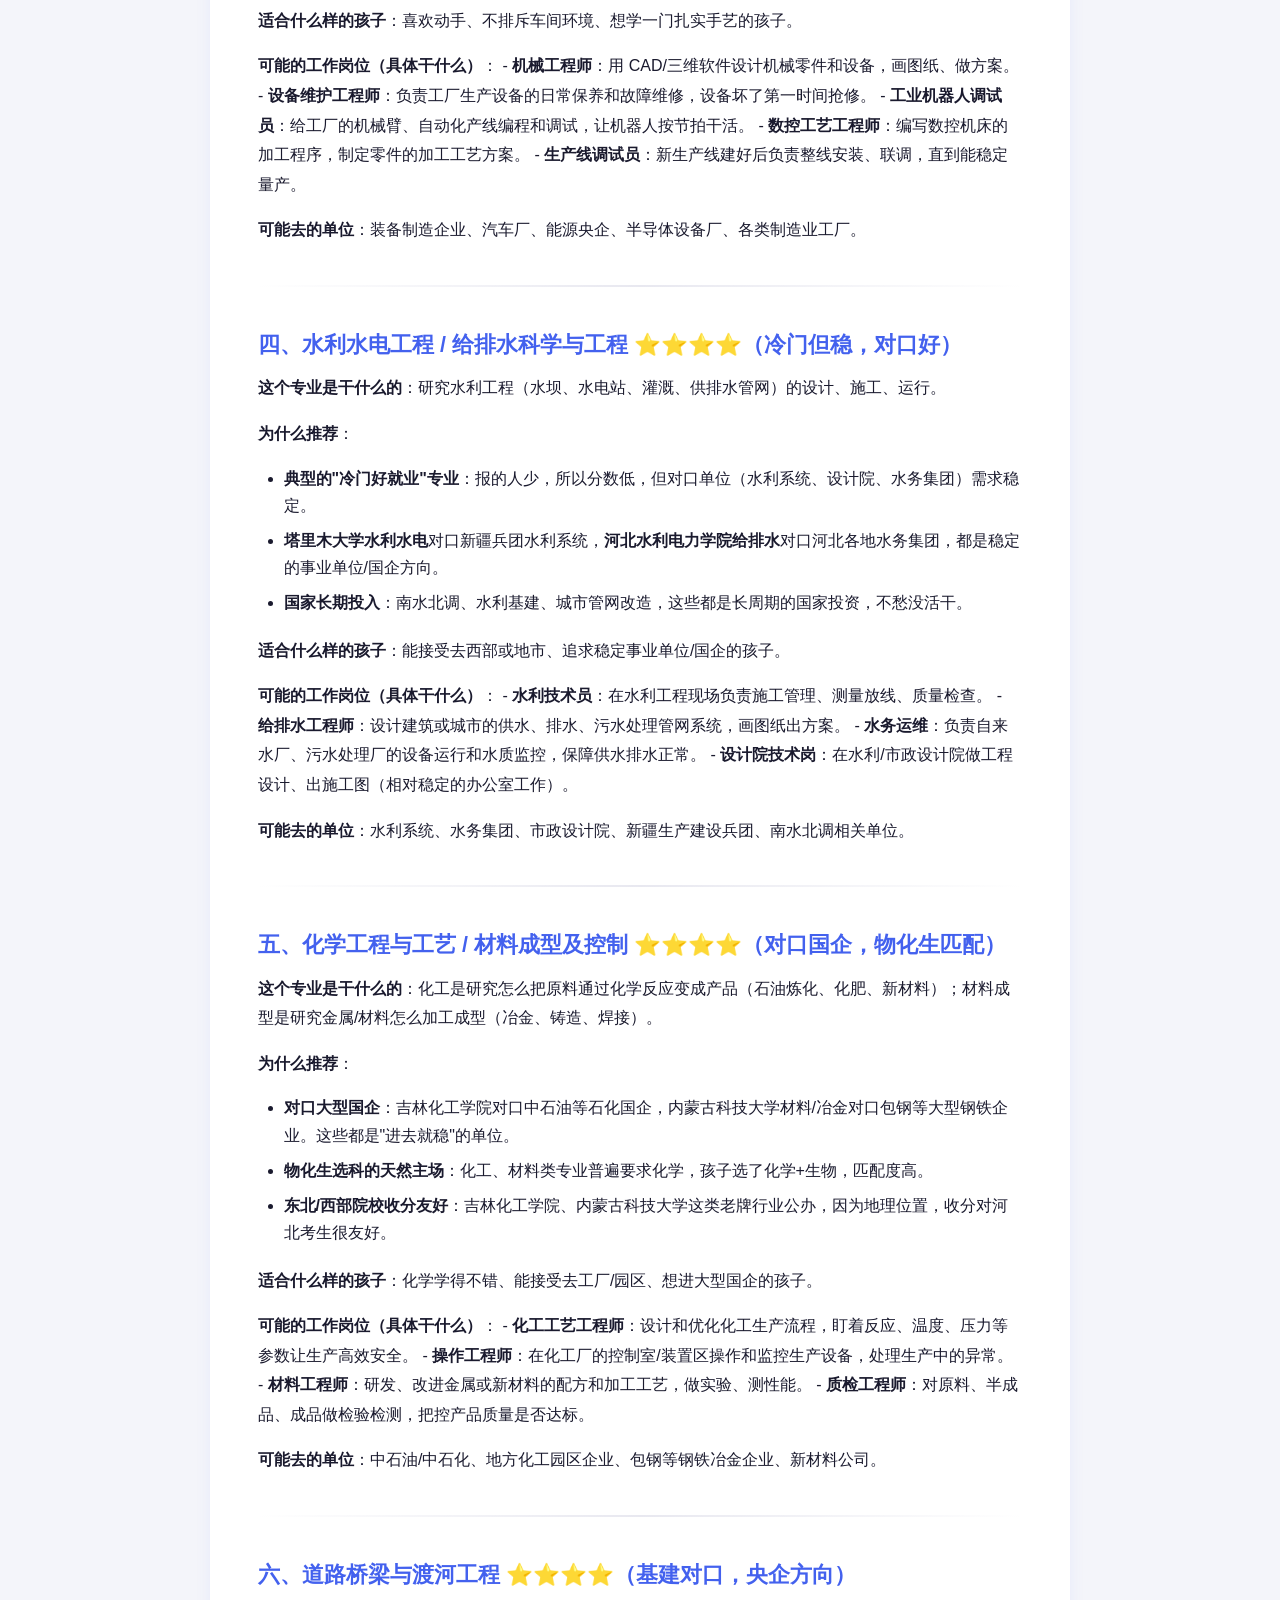
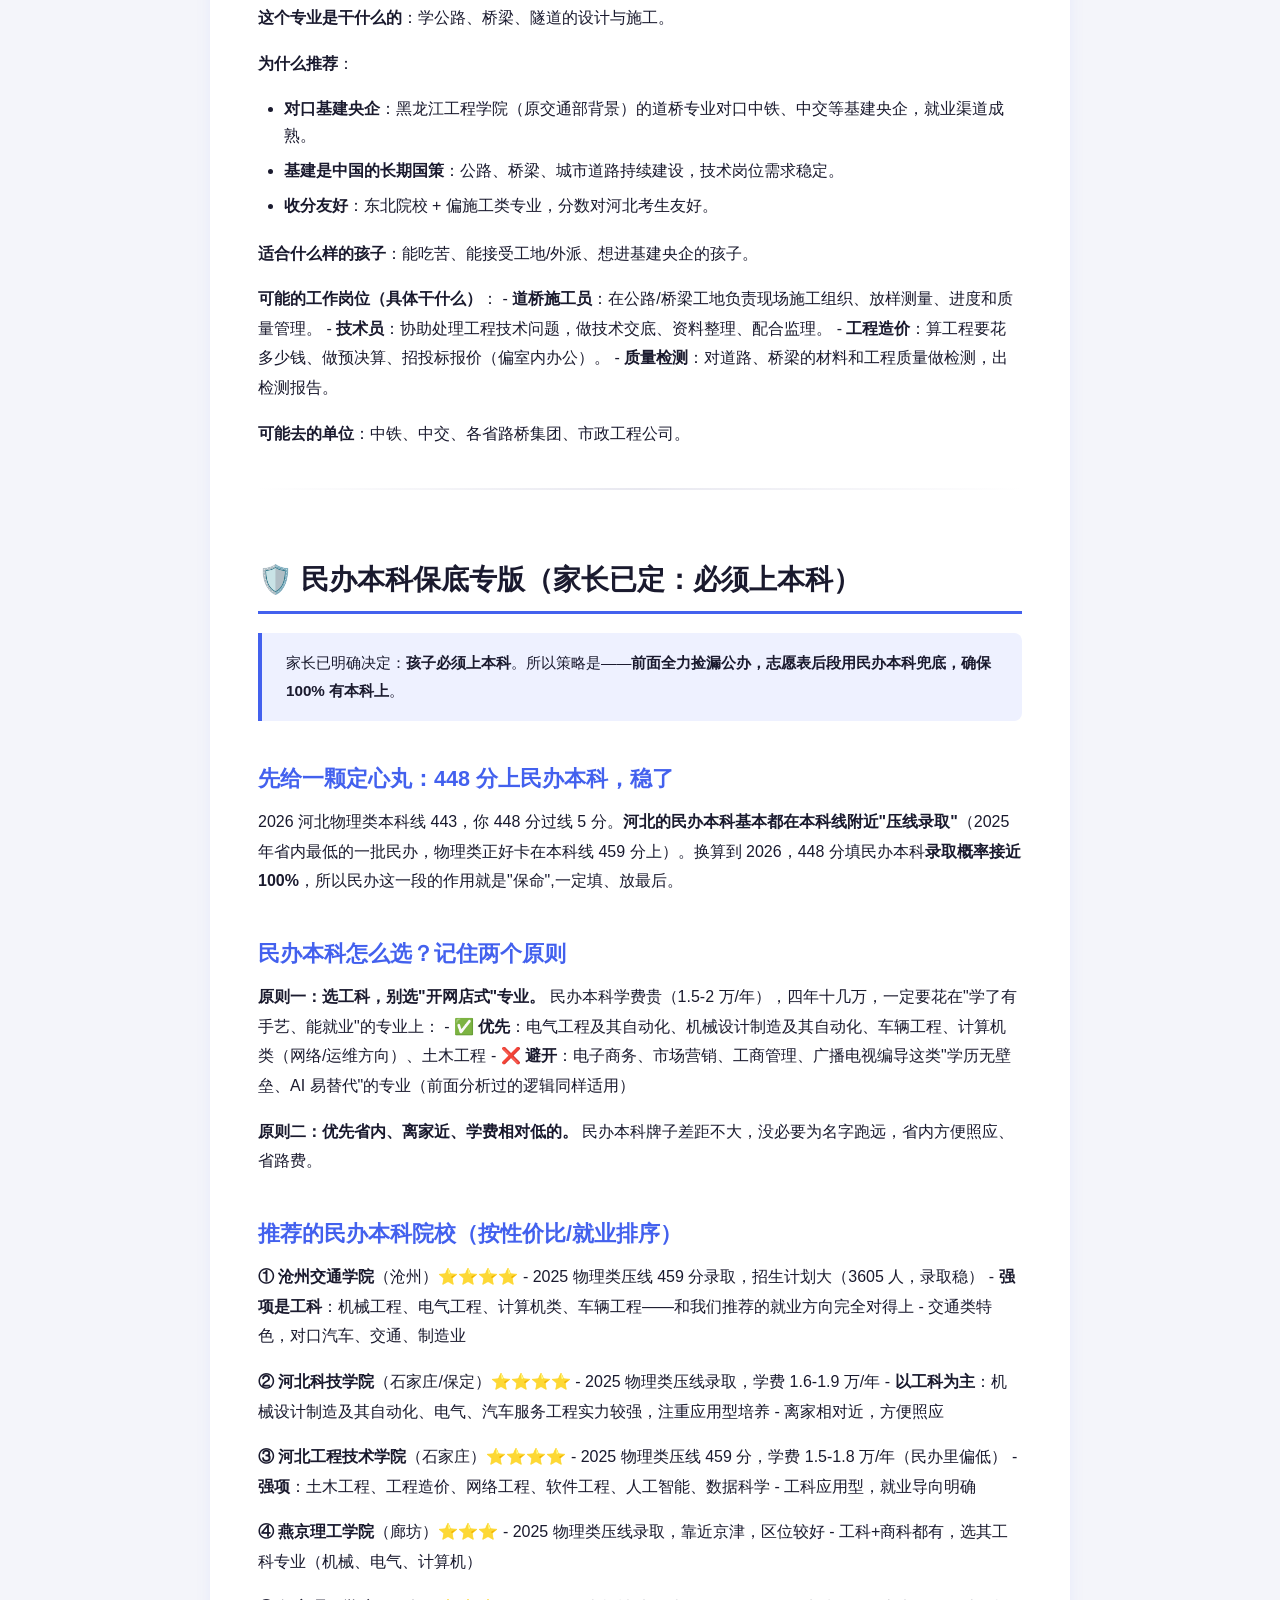
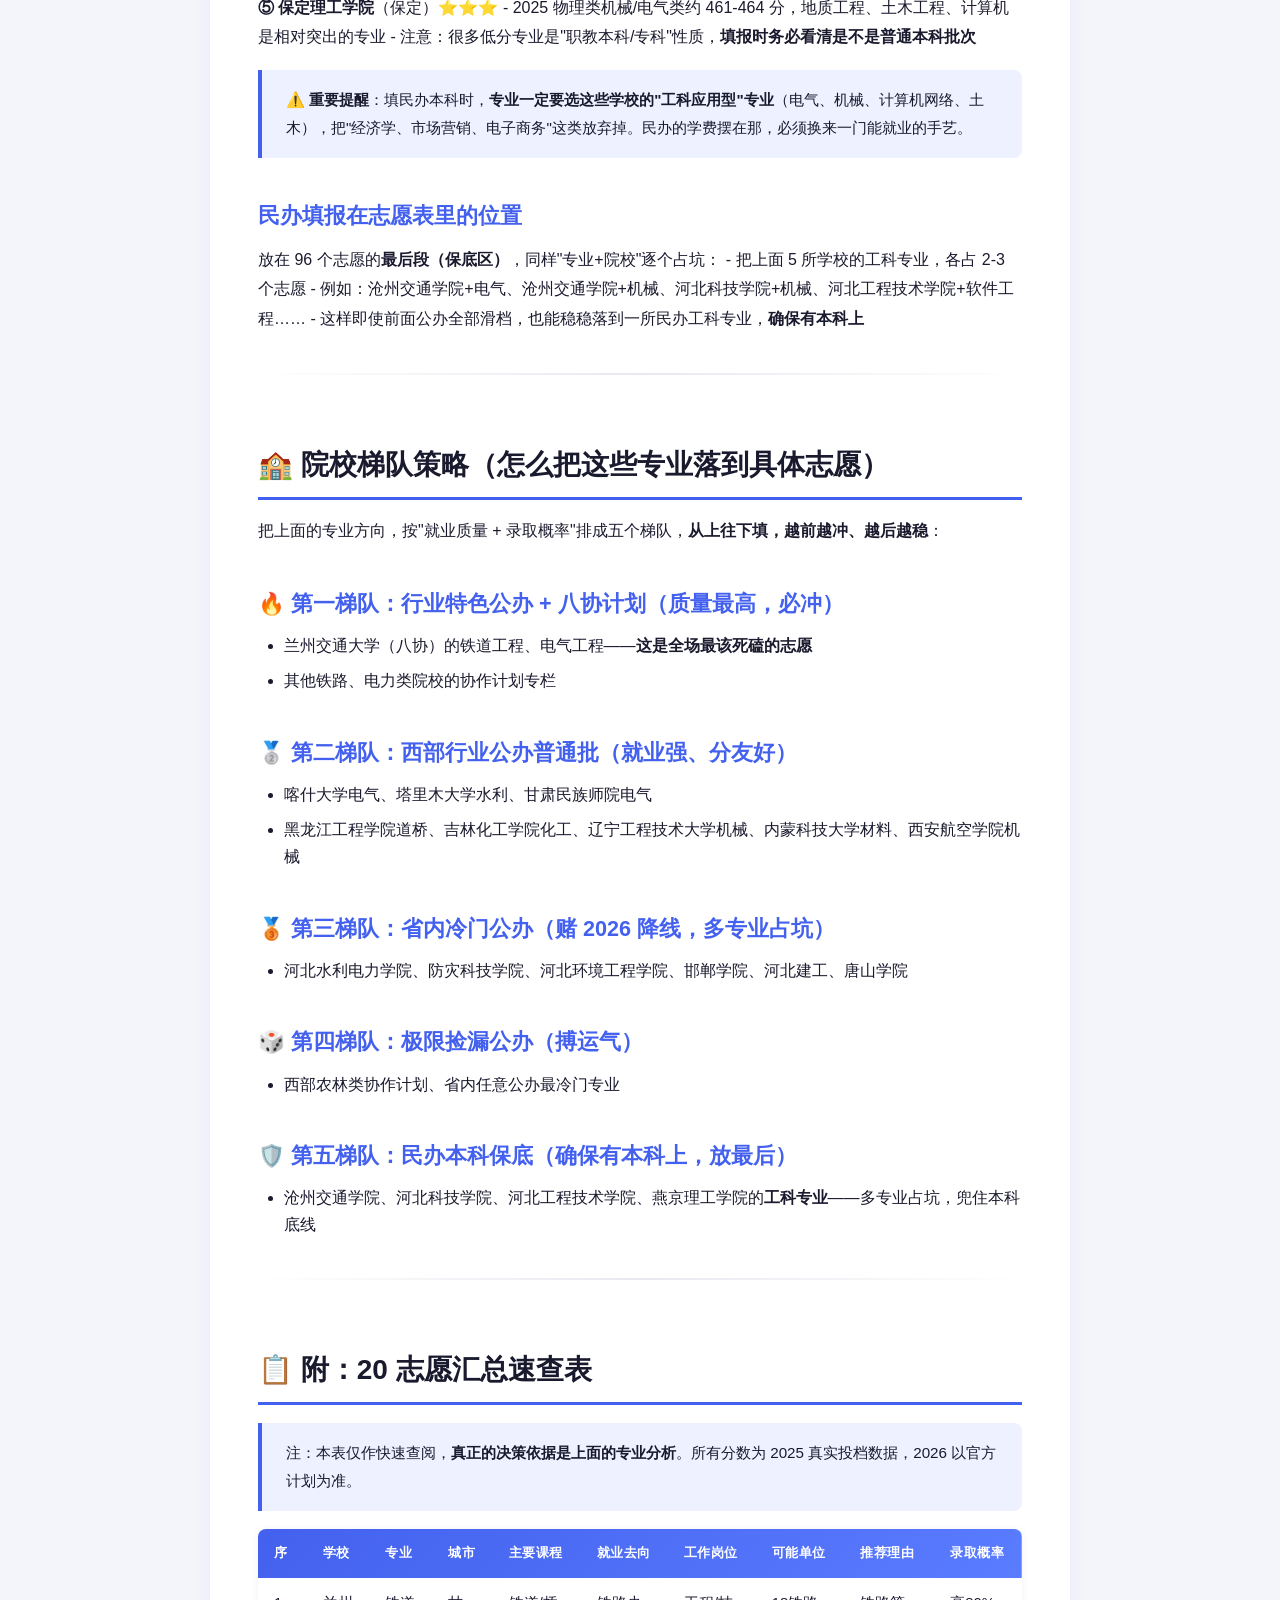
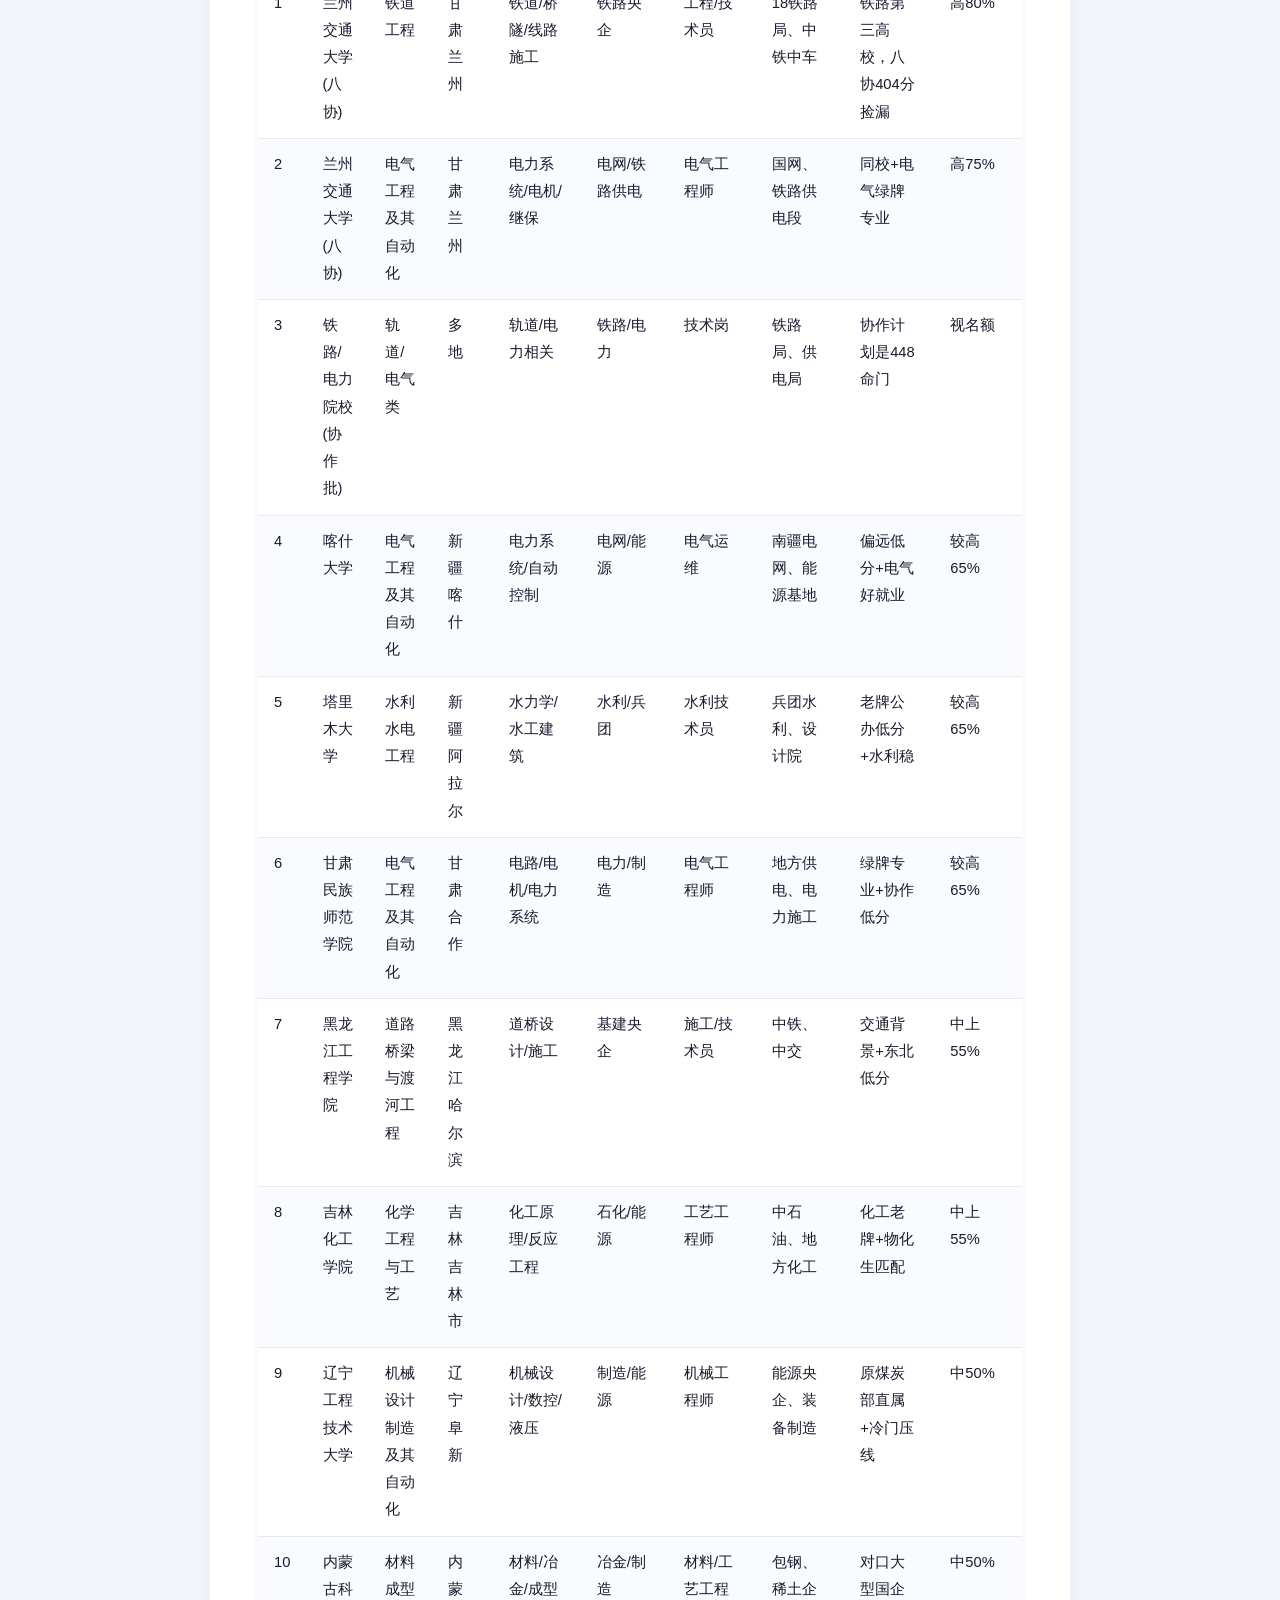
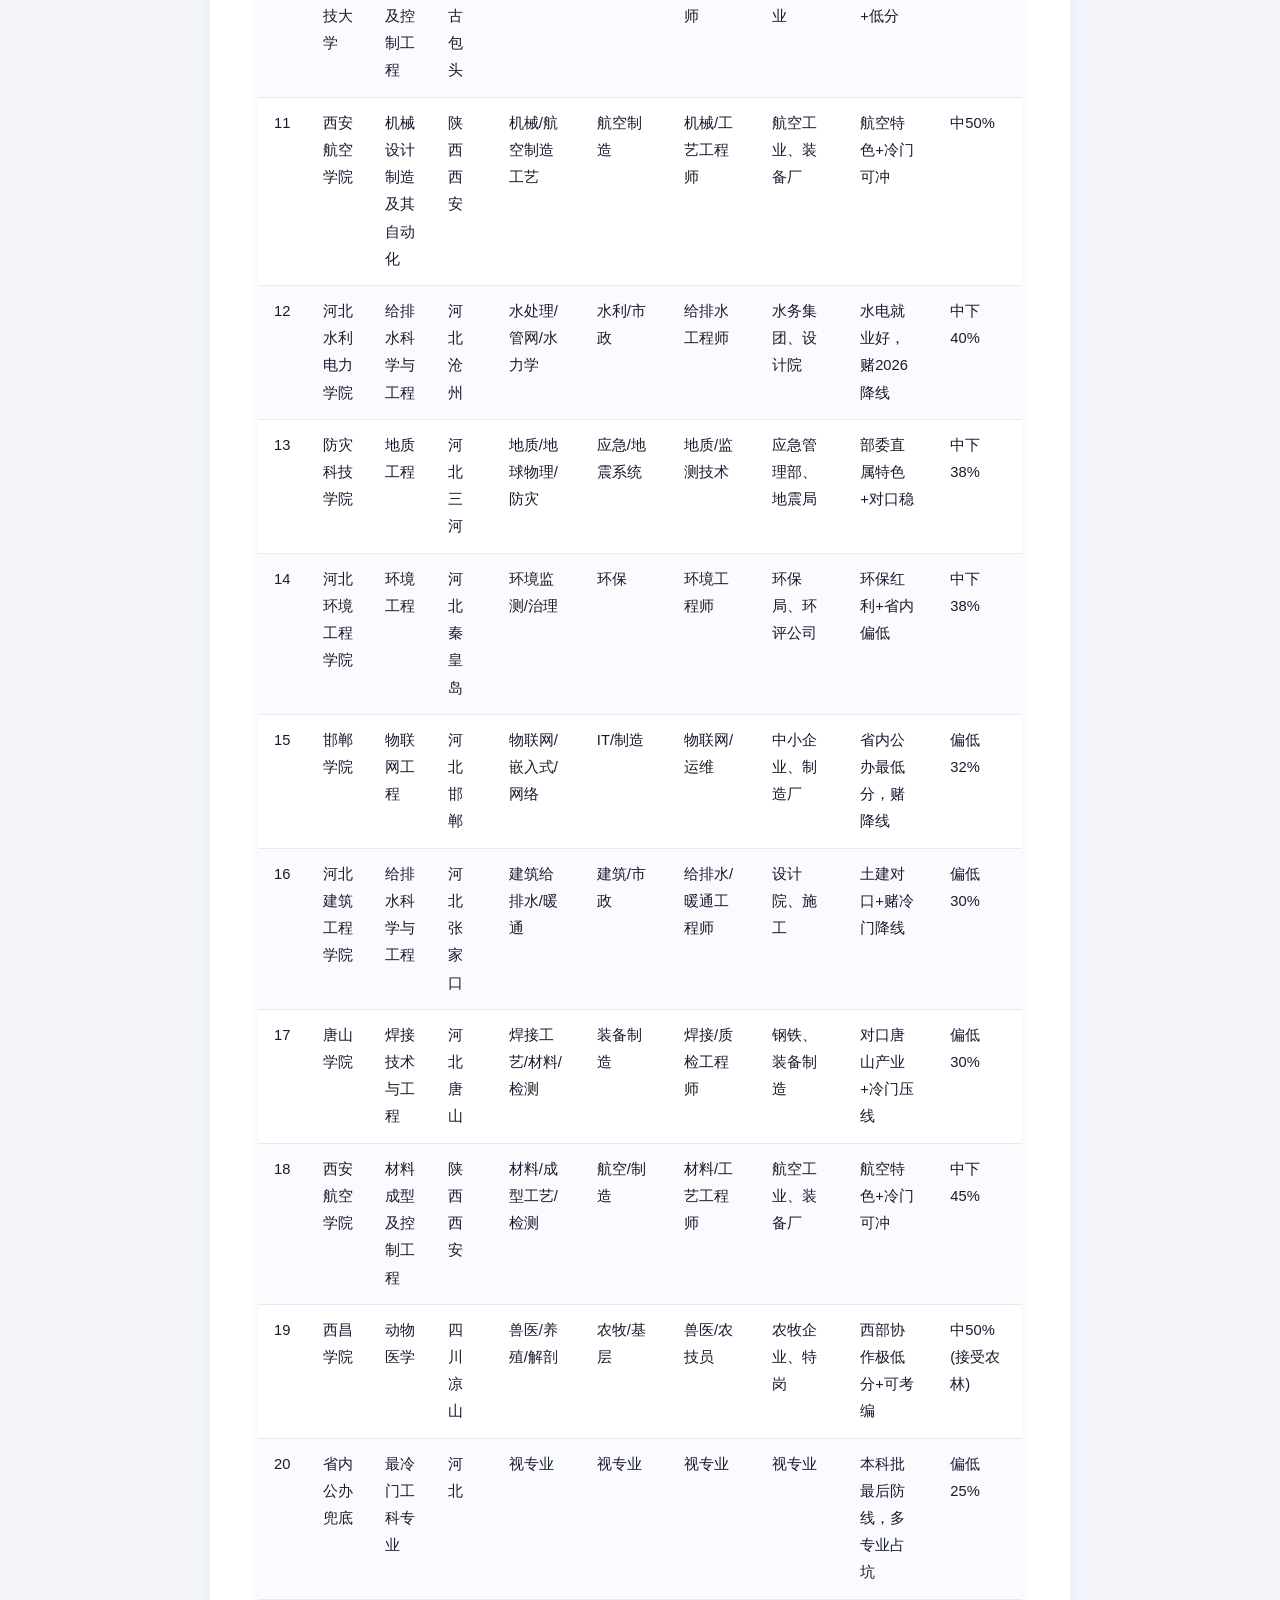
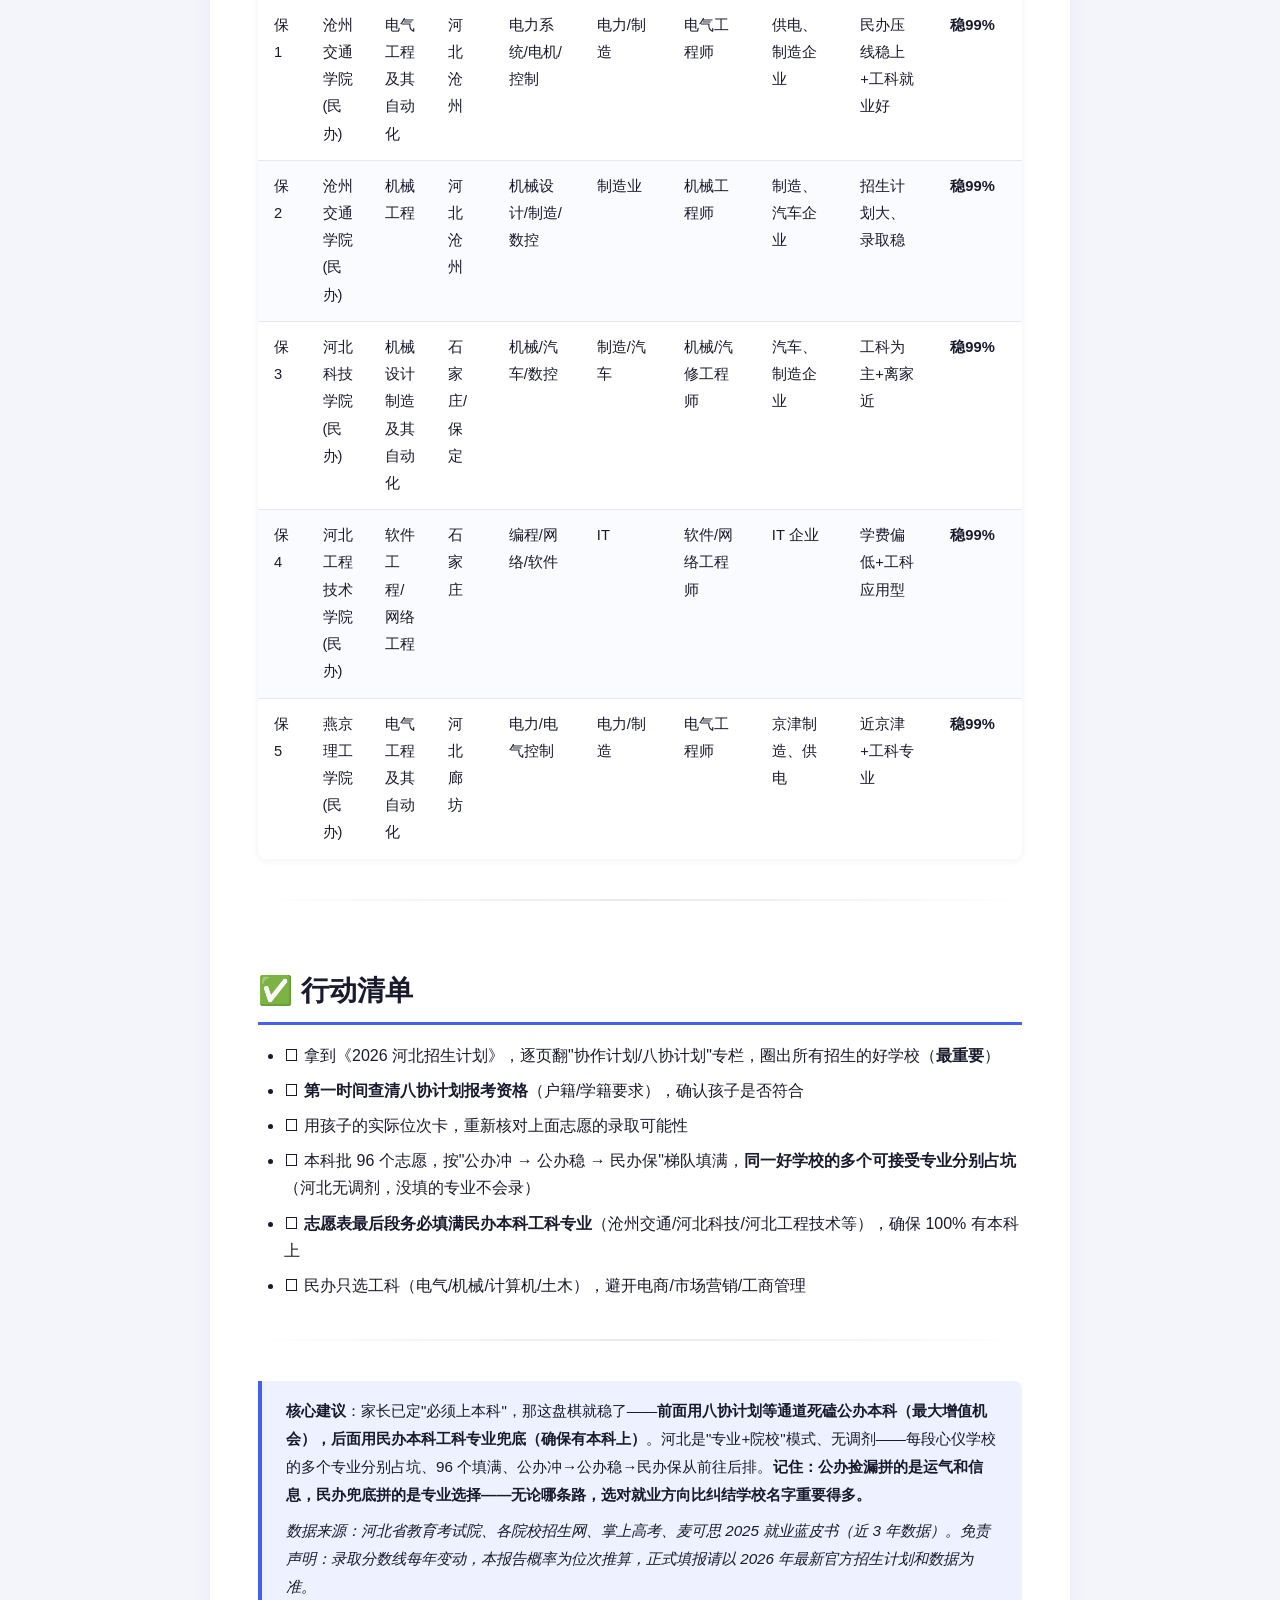
==== commit 54d18b9d: "feat: add 民办本科保底 section (家长定本科底线)" ====
--- a/report-gongban.html
+++ b/report-gongban.html
@@ -3,7 +3,7 @@
 <head>
 <meta charset="UTF-8">
 <meta name="viewport" content="width=device-width, initial-scale=1.0">
-<title>高考方向推荐报告（公办本科捡漏专版） | 志选 ZhiXuan</title>
+<title>高考方向推荐报告（本科冲刺版：公办捡漏 + 民办保底） | 志选 ZhiXuan</title>
 <style>/* ===== 志选 ZhiXuan · 报告样式 ===== */
 
 :root {
@@ -142,7 +142,7 @@
 </head>
 <body>
 <header class="page-header">
-  <h1>🎓 高考方向推荐报告（公办本科捡漏专版）</h1>
+  <h1>🎓 高考方向推荐报告（本科冲刺版：公办捡漏 + 民办保底）</h1>
   <p class="subtitle">基于张雪峰方法论 · AI 深度分析 · 一对一定制</p>
   <span class="brand">✨ 志选 ZhiXuan · 智能高考志愿推荐</span>
 </header>
@@ -151,19 +151,20 @@
 
 <blockquote>
 <p><strong>考生情况</strong>：河北 · 物理类 · 2026 高考 448 分（本科线 443，过线 5 分）· 选科物化生
-<strong>核心目标</strong>：放弃民办本科，全力捡漏公办本科；若滑档则退守优质公办专科
-<strong>报告日期</strong>：2026 年 6 月 25 日
+<strong>核心目标</strong>：家长已定——<strong>孩子必须上本科</strong>。策略：① 前段全力捡漏公办本科 → ② 后段民办本科兜底，确保 100% 有本科上
+<strong>报告日期</strong>：2026 年 6 月 27 日
 <strong>数据口径</strong>：全部采用 2023-2025 年（近 3 年）真实投档数据，2026 实际线以官方为准</p>
 </blockquote>
 <hr />
 <h2>📋 一页纸总结（先给家长看）</h2>
-<p><strong>孩子的情况</strong>：448 分，刚过本科线 5 分，全省位次约 23.1 万。说句实在话——<strong>单看位次，普通批省内公办本科基本够不着</strong>（2025 年省内最低的公办二本邯郸学院都要 461 分 / 22.1 万位次）。但这不代表没机会上公办本科，关键是要走对"偏门通道"。</p>
-<p><strong>能上公办本科的唯一捷径——协作计划（八协计划）</strong>：这是国家支援中西部的招生计划，同一所好大学，普通批要 556 分，"八协计划"可能 404 分就能上。<strong>这是 448 分上"好就业公办本科"的命根子，必须死磕。</strong></p>
-<p><strong>填报总策略</strong>：河北本科批实行 <strong>"专业（类）+ 院校"平行志愿</strong>，1 个"专业+学校"为 1 个志愿，最多填 <strong>96 个</strong>，<strong>没有"服从调剂"选项</strong>（报哪个专业就录哪个专业，不会被调剂、也不会因不服从调剂被退档）。策略就是：<strong>把心仪好学校的多个可接受专业分别占坑、96 个填满、按就业质量从高到低（冲→稳→保）从前往后排</strong>。即使全部滑档也不慌——<strong>后面专科批还能填优质公办专科的王牌专业</strong>（机电、铁道、电气），进可攻退可守。</p>
+<p><strong>孩子的情况</strong>：448 分，刚过本科线 5 分，全省位次约 23.1 万。家长已经决定：<strong>孩子要上本科</strong>。好消息是——<strong>上本科稳了</strong>（448 填民办本科录取概率接近 100%）。所以这次的打法很清晰：<strong>前面拼命捡漏公办，后面用民办兜底，本科底线万无一失。</strong></p>
+<p><strong>第一目标——捡漏公办本科</strong>：单看位次，普通批省内公办本科基本够不着，但有一条"偏门通道"——<strong>协作计划（八协计划）</strong>：同一所好大学，普通批要 556 分，"八协计划"可能 404 分就能上。<strong>这是 448 分上"好就业公办本科"的命根子，必须死磕。</strong></p>
+<p><strong>保底方案——民办本科兜底</strong>：448 分填省内民办本科（沧州交通学院、河北科技学院、河北工程技术学院等）几乎稳上。<strong>只要专业选对（工科！别选电商/市场营销），民办全日制本科一样能考研考公。</strong> 放在志愿表最后，确保孩子 100% 有本科读。</p>
+<p><strong>填报总策略</strong>：河北本科批实行 <strong>"专业（类）+ 院校"平行志愿</strong>，1 个"专业+学校"为 1 个志愿，最多填 <strong>96 个</strong>，<strong>没有"服从调剂"选项</strong>（报哪个专业就录哪个专业，不会被调剂、也不会因不服从调剂被退档）。策略就是：<strong>公办（冲）→ 公办（稳）→ 民办（保），把每段心仪学校的多个可接受专业分别占坑、96 个填满、从前往后排</strong>。</p>
 <p><strong>家长现在该做三件事</strong>：
 1. ☐ 拿到《2026 河北招生计划》后，第一时间翻"协作计划/八协计划"专栏，逐个圈出有招生的好学校
-2. ☐ 和孩子确认：能不能接受去西部（甘肃、新疆、内蒙）上四年大学
-3. ☐ 想清楚专业方向：电气、机械、水利、铁道这些"听着累"的工科，恰恰是进国企的硬通货</p>
+2. ☐ 和孩子确认：能不能接受去西部（甘肃、新疆、内蒙）上四年大学（决定公办捡漏能走多远）
+3. ☐ 民办保底也只选工科专业（电气/机械/计算机/土木），别让 1.5-2 万/年的学费打水漂</p>
 <hr />
 <h2>📐 必读：河北志愿填报规则（"专业+院校"，没有调剂！）</h2>
 <blockquote>
@@ -380,8 +381,47 @@
 - <strong>质量检测</strong>：对道路、桥梁的材料和工程质量做检测，出检测报告。</p>
 <p><strong>可能去的单位</strong>：中铁、中交、各省路桥集团、市政工程公司。</p>
 <hr />
+<h2>🛡️ 民办本科保底专版（家长已定：必须上本科）</h2>
+<blockquote>
+<p>家长已明确决定：<strong>孩子必须上本科</strong>。所以策略是——<strong>前面全力捡漏公办，志愿表后段用民办本科兜底，确保 100% 有本科上</strong>。</p>
+</blockquote>
+<h3>先给一颗定心丸：448 分上民办本科，稳了</h3>
+<p>2026 河北物理类本科线 443，你 448 分过线 5 分。<strong>河北的民办本科基本都在本科线附近"压线录取"</strong>（2025 年省内最低的一批民办，物理类正好卡在本科线 459 分上）。换算到 2026，448 分填民办本科<strong>录取概率接近 100%</strong>，所以民办这一段的作用就是"保命",一定填、放最后。</p>
+<h3>民办本科怎么选？记住两个原则</h3>
+<p><strong>原则一：选工科，别选"开网店式"专业。</strong> 民办本科学费贵（1.5-2 万/年），四年十几万，一定要花在"学了有手艺、能就业"的专业上：
+- ✅ <strong>优先</strong>：电气工程及其自动化、机械设计制造及其自动化、车辆工程、计算机类（网络/运维方向）、土木工程
+- ❌ <strong>避开</strong>：电子商务、市场营销、工商管理、广播电视编导这类"学历无壁垒、AI 易替代"的专业（前面分析过的逻辑同样适用）</p>
+<p><strong>原则二：优先省内、离家近、学费相对低的。</strong> 民办本科牌子差距不大，没必要为名字跑远，省内方便照应、省路费。</p>
+<h3>推荐的民办本科院校（按性价比/就业排序）</h3>
+<p><strong>① 沧州交通学院</strong>（沧州）⭐⭐⭐⭐
+- 2025 物理类压线 459 分录取，招生计划大（3605 人，录取稳）
+- <strong>强项是工科</strong>：机械工程、电气工程、计算机类、车辆工程——和我们推荐的就业方向完全对得上
+- 交通类特色，对口汽车、交通、制造业</p>
+<p><strong>② 河北科技学院</strong>（石家庄/保定）⭐⭐⭐⭐
+- 2025 物理类压线录取，学费 1.6-1.9 万/年
+- <strong>以工科为主</strong>：机械设计制造及其自动化、电气、汽车服务工程实力较强，注重应用型培养
+- 离家相对近，方便照应</p>
+<p><strong>③ 河北工程技术学院</strong>（石家庄）⭐⭐⭐⭐
+- 2025 物理类压线 459 分，学费 1.5-1.8 万/年（民办里偏低）
+- <strong>强项</strong>：土木工程、工程造价、网络工程、软件工程、人工智能、数据科学
+- 工科应用型，就业导向明确</p>
+<p><strong>④ 燕京理工学院</strong>（廊坊）⭐⭐⭐
+- 2025 物理类压线录取，靠近京津，区位较好
+- 工科+商科都有，选其工科专业（机械、电气、计算机）</p>
+<p><strong>⑤ 保定理工学院</strong>（保定）⭐⭐⭐
+- 2025 物理类机械/电气类约 461-464 分，地质工程、土木工程、计算机是相对突出的专业
+- 注意：很多低分专业是"职教本科/专科"性质，<strong>填报时务必看清是不是普通本科批次</strong></p>
+<blockquote>
+<p>⚠️ <strong>重要提醒</strong>：填民办本科时，<strong>专业一定要选这些学校的"工科应用型"专业</strong>（电气、机械、计算机网络、土木），把"经济学、市场营销、电子商务"这类放弃掉。民办的学费摆在那，必须换来一门能就业的手艺。</p>
+</blockquote>
+<h3>民办填报在志愿表里的位置</h3>
+<p>放在 96 个志愿的<strong>最后段（保底区）</strong>，同样"专业+院校"逐个占坑：
+- 把上面 5 所学校的工科专业，各占 2-3 个志愿
+- 例如：沧州交通学院+电气、沧州交通学院+机械、河北科技学院+机械、河北工程技术学院+软件工程……
+- 这样即使前面公办全部滑档，也能稳稳落到一所民办工科专业，<strong>确保有本科上</strong></p>
+<hr />
 <h2>🏫 院校梯队策略（怎么把这些专业落到具体志愿）</h2>
-<p>把上面的专业方向，按"就业质量 + 录取概率"排成四个梯队，<strong>从上往下填，越前越冲、越后越稳</strong>：</p>
+<p>把上面的专业方向，按"就业质量 + 录取概率"排成五个梯队，<strong>从上往下填，越前越冲、越后越稳</strong>：</p>
 <h3>🔥 第一梯队：行业特色公办 + 八协计划（质量最高，必冲）</h3>
 <ul>
 <li>兰州交通大学（八协）的铁道工程、电气工程——<strong>这是全场最该死磕的志愿</strong></li>
@@ -394,11 +434,15 @@
 </ul>
 <h3>🥉 第三梯队：省内冷门公办（赌 2026 降线，多专业占坑）</h3>
 <ul>
-<li>河北水利电力学院、防灾科技学院、河北环境工程学院、张家口学院、邯郸学院、河北建工、唐山学院</li>
-</ul>
-<h3>🎲 第四梯队：极限捡漏（搏运气，放最末）</h3>
-<ul>
-<li>西部农林类协作计划、省内任意公办最冷门专业兜底</li>
+<li>河北水利电力学院、防灾科技学院、河北环境工程学院、邯郸学院、河北建工、唐山学院</li>
+</ul>
+<h3>🎲 第四梯队：极限捡漏公办（搏运气）</h3>
+<ul>
+<li>西部农林类协作计划、省内任意公办最冷门专业</li>
+</ul>
+<h3>🛡️ 第五梯队：民办本科保底（确保有本科上，放最后）</h3>
+<ul>
+<li>沧州交通学院、河北科技学院、河北工程技术学院、燕京理工学院的<strong>工科专业</strong>——多专业占坑，兜住本科底线</li>
 </ul>
 <hr />
 <h2>📋 附：20 志愿汇总速查表</h2>
@@ -661,6 +705,66 @@
 <td>本科批最后防线，多专业占坑</td>
 <td>偏低25%</td>
 </tr>
+<tr>
+<td>保1</td>
+<td>沧州交通学院(民办)</td>
+<td>电气工程及其自动化</td>
+<td>河北沧州</td>
+<td>电力系统/电机/控制</td>
+<td>电力/制造</td>
+<td>电气工程师</td>
+<td>供电、制造企业</td>
+<td>民办压线稳上+工科就业好</td>
+<td><strong>稳99%</strong></td>
+</tr>
+<tr>
+<td>保2</td>
+<td>沧州交通学院(民办)</td>
+<td>机械工程</td>
+<td>河北沧州</td>
+<td>机械设计/制造/数控</td>
+<td>制造业</td>
+<td>机械工程师</td>
+<td>制造、汽车企业</td>
+<td>招生计划大、录取稳</td>
+<td><strong>稳99%</strong></td>
+</tr>
+<tr>
+<td>保3</td>
+<td>河北科技学院(民办)</td>
+<td>机械设计制造及其自动化</td>
+<td>石家庄/保定</td>
+<td>机械/汽车/数控</td>
+<td>制造/汽车</td>
+<td>机械/汽修工程师</td>
+<td>汽车、制造企业</td>
+<td>工科为主+离家近</td>
+<td><strong>稳99%</strong></td>
+</tr>
+<tr>
+<td>保4</td>
+<td>河北工程技术学院(民办)</td>
+<td>软件工程/网络工程</td>
+<td>石家庄</td>
+<td>编程/网络/软件</td>
+<td>IT</td>
+<td>软件/网络工程师</td>
+<td>IT 企业</td>
+<td>学费偏低+工科应用型</td>
+<td><strong>稳99%</strong></td>
+</tr>
+<tr>
+<td>保5</td>
+<td>燕京理工学院(民办)</td>
+<td>电气工程及其自动化</td>
+<td>河北廊坊</td>
+<td>电力/电气控制</td>
+<td>电力/制造</td>
+<td>电气工程师</td>
+<td>京津制造、供电</td>
+<td>近京津+工科专业</td>
+<td><strong>稳99%</strong></td>
+</tr>
 </tbody>
 </table>
 <hr />
@@ -668,14 +772,14 @@
 <ul>
 <li>☐ 拿到《2026 河北招生计划》，逐页翻"协作计划/八协计划"专栏，圈出所有招生的好学校（<strong>最重要</strong>）</li>
 <li>☐ <strong>第一时间查清八协计划报考资格</strong>（户籍/学籍要求），确认孩子是否符合</li>
-<li>☐ 用孩子的实际位次卡，重新核对上面 20 个志愿的录取可能性</li>
-<li>☐ 本科批 96 个志愿，按本报告梯队从高到低填满，<strong>同一好学校的多个可接受专业分别占坑</strong>（河北无调剂，没填的专业不会录）</li>
-<li>☐ 同步准备专科批志愿（优质公办专科王牌专业），作为本科批全滑档的兜底</li>
-<li>☐ 和孩子确认：能否接受去西部上学、能否接受工科方向</li>
+<li>☐ 用孩子的实际位次卡，重新核对上面志愿的录取可能性</li>
+<li>☐ 本科批 96 个志愿，按"公办冲 → 公办稳 → 民办保"梯队填满，<strong>同一好学校的多个可接受专业分别占坑</strong>（河北无调剂，没填的专业不会录）</li>
+<li>☐ <strong>志愿表最后段务必填满民办本科工科专业</strong>（沧州交通/河北科技/河北工程技术等），确保 100% 有本科上</li>
+<li>☐ 民办只选工科（电气/机械/计算机/土木），避开电商/市场营销/工商管理</li>
 </ul>
 <hr />
 <blockquote>
-<p><strong>核心建议</strong>：448 分这个分数，<strong>八协计划是你上"好就业公办本科"的最大机会，务必死磕</strong>。河北是"专业+院校"模式、无调剂——把心仪好学校的多个专业分别占坑、96 个填满、按冲稳保从前往后排；冲不上也不慌，优质公办专科的王牌专业照样是好出路。<strong>记住：选对就业方向，比纠结学校名字重要得多。</strong></p>
+<p><strong>核心建议</strong>：家长已定"必须上本科"，那这盘棋就稳了——<strong>前面用八协计划等通道死磕公办本科（最大增值机会），后面用民办本科工科专业兜底（确保有本科上）</strong>。河北是"专业+院校"模式、无调剂——每段心仪学校的多个专业分别占坑、96 个填满、公办冲→公办稳→民办保从前往后排。<strong>记住：公办捡漏拼的是运气和信息，民办兜底拼的是专业选择——无论哪条路，选对就业方向比纠结学校名字重要得多。</strong></p>
 <p><em>数据来源：河北省教育考试院、各院校招生网、掌上高考、麦可思 2025 就业蓝皮书（近 3 年数据）。免责声明：录取分数线每年变动，本报告概率为位次推算，正式填报请以 2026 年最新官方招生计划和数据为准。</em></p>
 </blockquote>
   </article>
